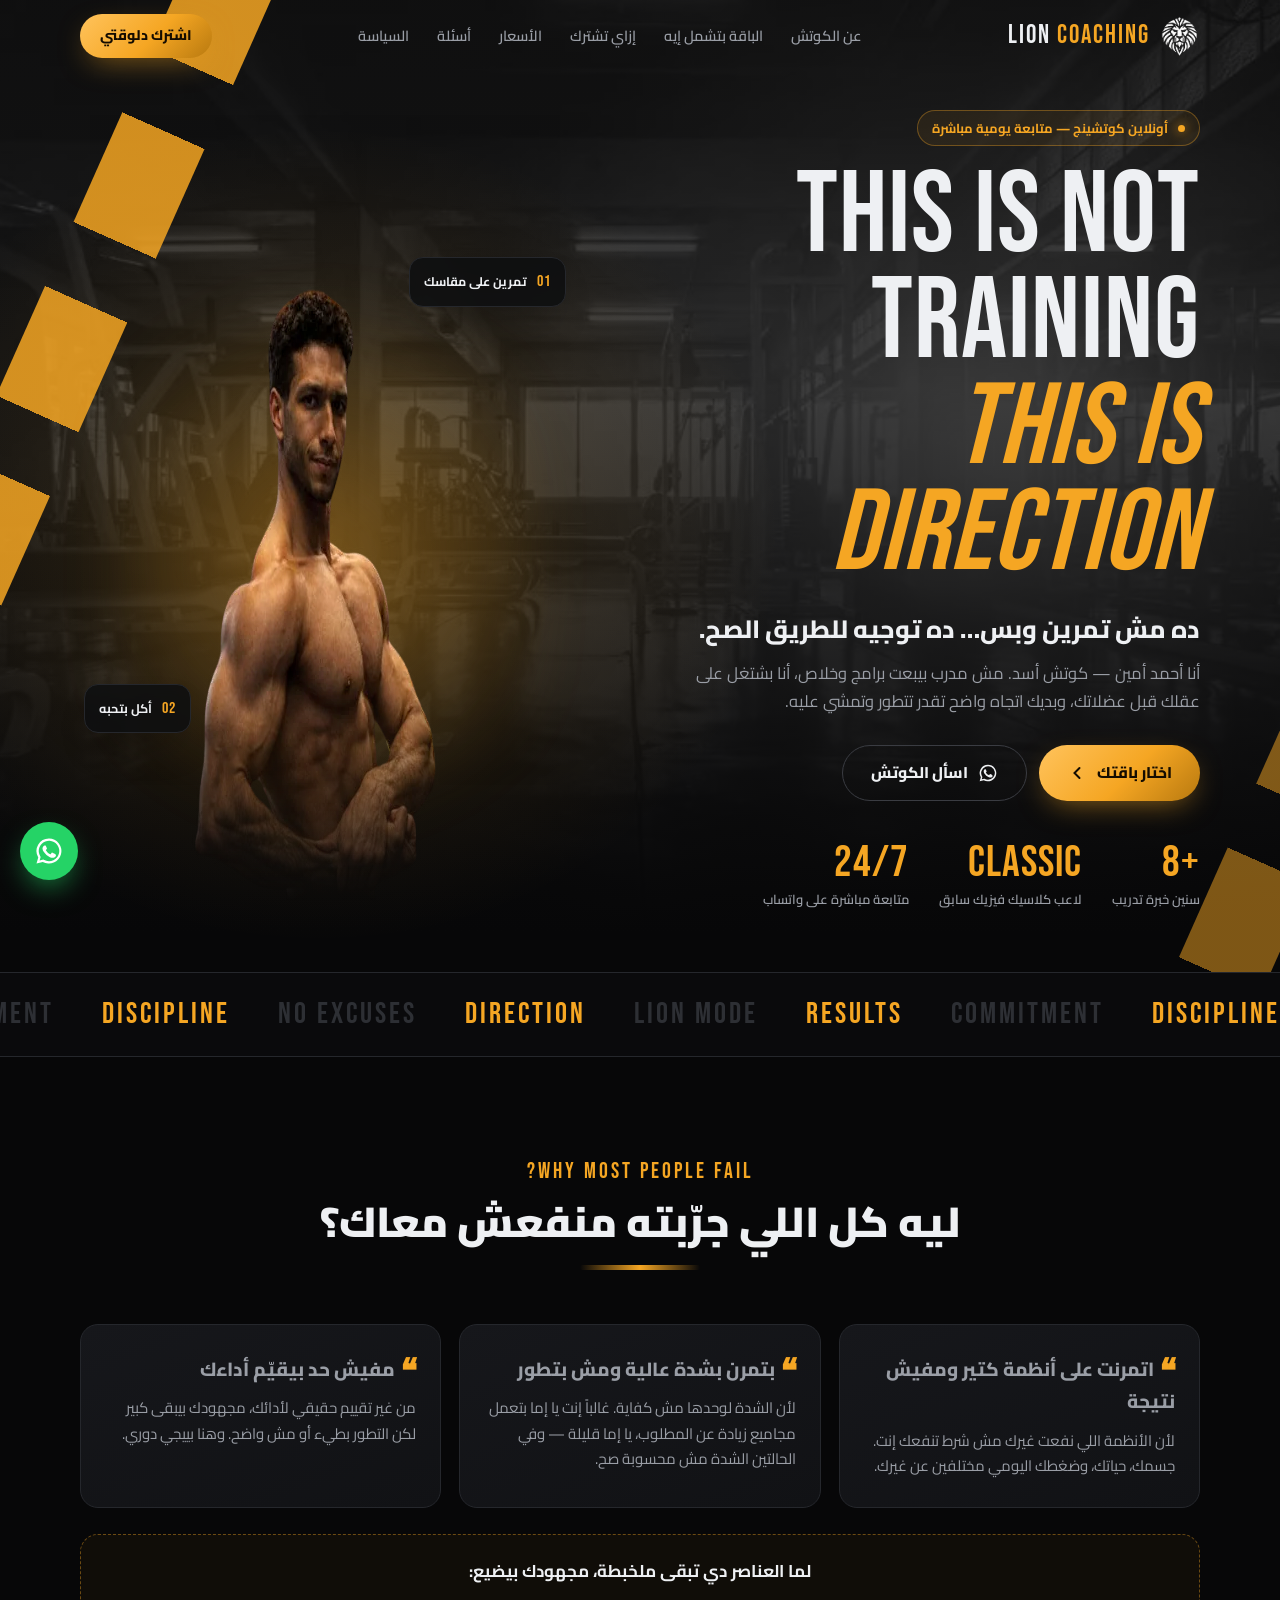
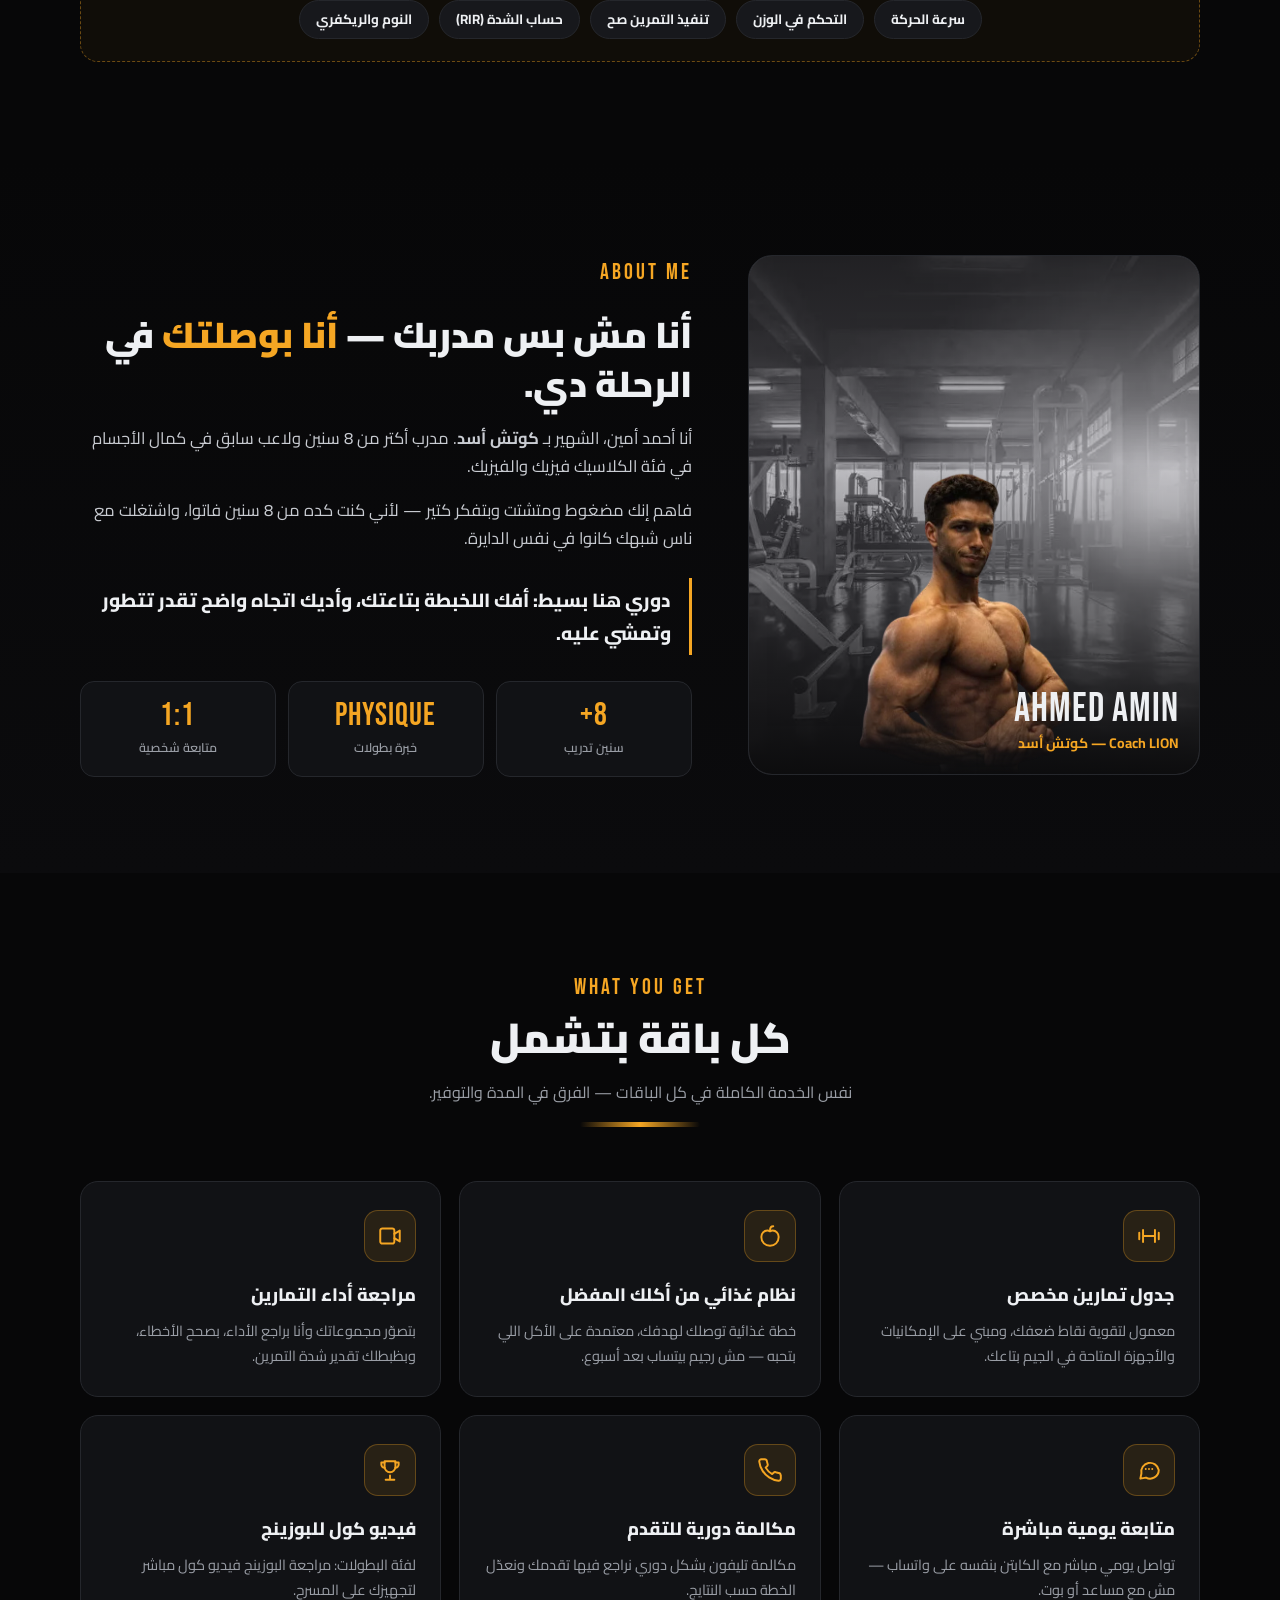
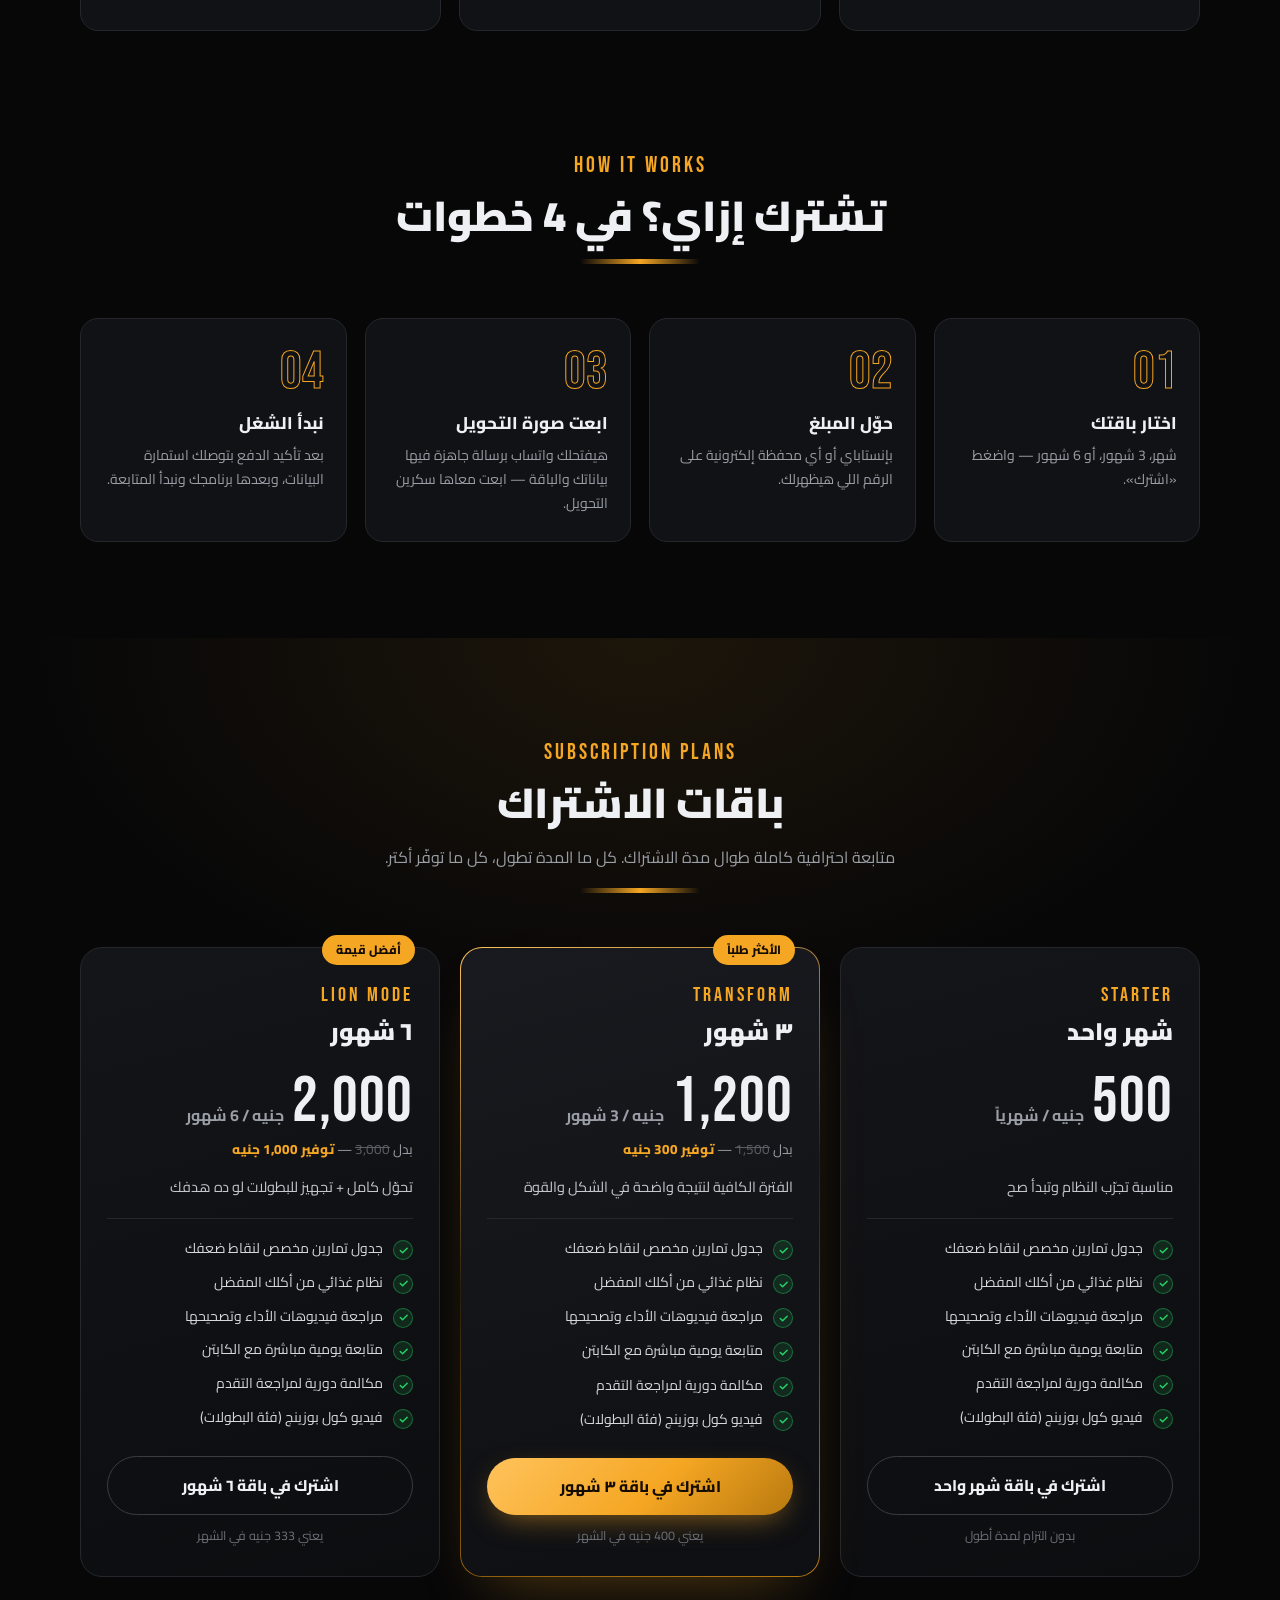
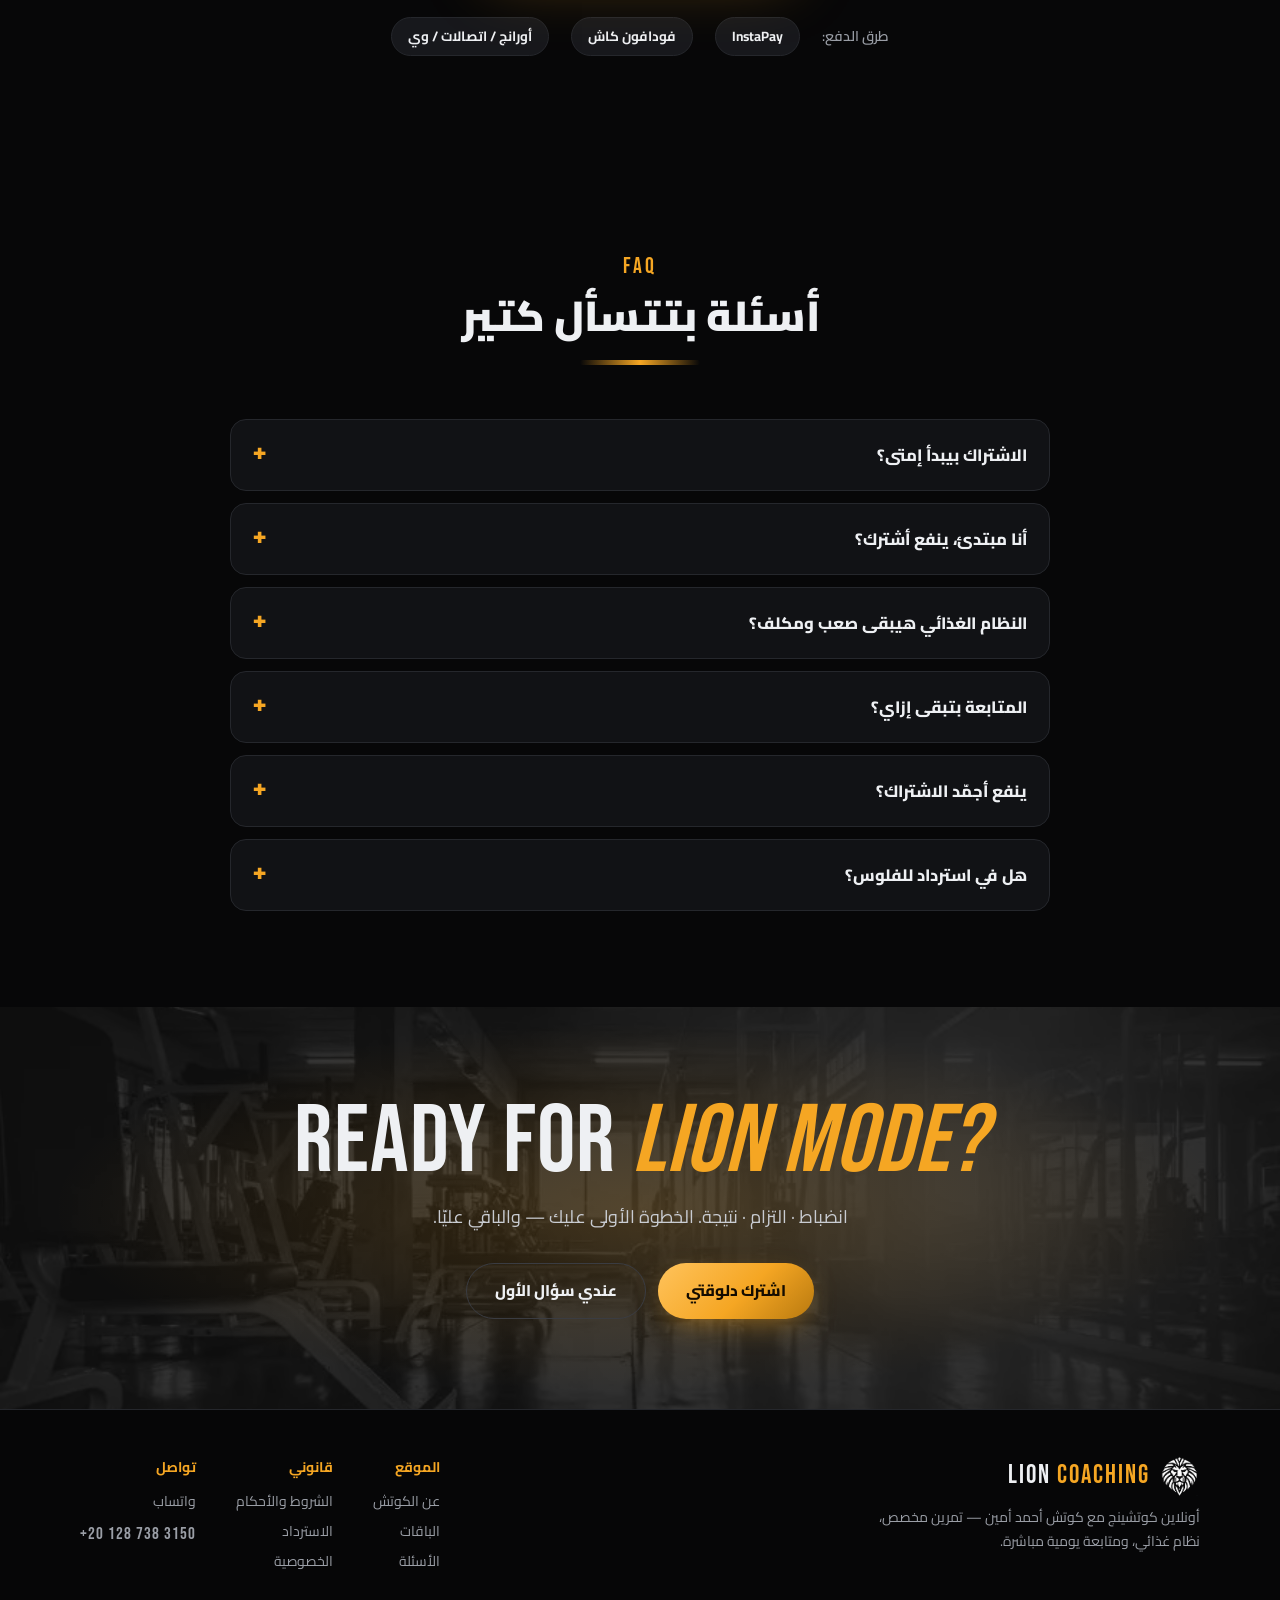
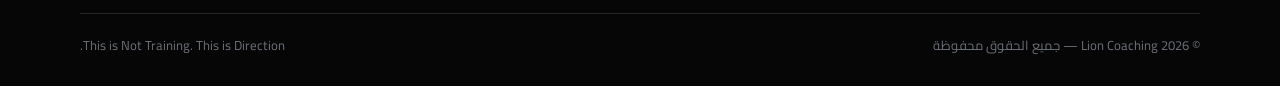
==== index.html @ 72059f1c "Lion Coaching static site: landing, plans, WhatsApp checkout, policy Co-Authored-By: Claude Opus 5.5" ====
<!DOCTYPE html>
<html lang="ar" dir="rtl">
<head>
<meta charset="UTF-8">
<meta name="viewport" content="width=device-width, initial-scale=1, viewport-fit=cover">
<title>Lion Coaching | كوتش أحمد أمين — أونلاين كوتشينج</title>
<meta name="description" content="Lion Coaching مع كوتش أحمد أمين (كوتش أسد): جدول تمارين مخصص، نظام غذائي من أكلك المفضل، ومتابعة يومية مباشرة. خبرة +8 سنين ولاعب كلاسيك فيزيك سابق.">
<meta name="theme-color" content="#070708">
<meta property="og:title" content="Lion Coaching — This is Not Training, This is Direction">
<meta property="og:description" content="أونلاين كوتشينج مع كوتش أحمد أمين: تمرين مخصص + نظام غذائي + متابعة يومية.">
<meta property="og:image" content="assets/coach.webp">
<link rel="icon" href="assets/lion.png">
<link rel="preconnect" href="https://fonts.googleapis.com">
<link rel="preconnect" href="https://fonts.gstatic.com" crossorigin>
<link href="https://fonts.googleapis.com/css2?family=Bebas+Neue&family=Cairo:wght@400;600;700;800;900&display=swap" rel="stylesheet">
<link rel="stylesheet" href="assets/style.css">
</head>
<body>

<!-- NAV -->
<header class="nav" id="nav">
  <div class="wrap">
    <a href="#top" class="logo"><img src="assets/lion.png" alt=""><span class="en">LION <b>COACHING</b></span></a>
    <ul id="menu">
      <li><a href="#about">عن الكوتش</a></li>
      <li><a href="#features">الباقة بتشمل إيه</a></li>
      <li><a href="#how">إزاي تشترك</a></li>
      <li><a href="#plans">الأسعار</a></li>
      <li><a href="#faq">أسئلة</a></li>
      <li><a href="policy.html">السياسة</a></li>
    </ul>
    <a href="#plans" class="btn btn-gold btn-sm">اشترك دلوقتي</a>
    <button class="burger" id="burger" aria-label="القائمة">☰</button>
  </div>
</header>

<!-- HERO -->
<section class="hero" id="top">
  <div class="hero-bg"></div>
  <div class="stripe s1"></div><div class="stripe s2"></div>
  <div class="wrap">
    <div>
      <span class="eyebrow"><i></i> أونلاين كوتشينج — متابعة يومية مباشرة</span>
      <h1 class="en">THIS IS NOT TRAINING<em>THIS IS DIRECTION</em></h1>
      <p class="ar">ده مش تمرين وبس… ده توجيه للطريق الصح.</p>
      <p class="lead">أنا أحمد أمين — كوتش أسد. مش مدرب بيبعت برامج وخلاص، أنا بشتغل على عقلك قبل عضلاتك، وبديك اتجاه واضح تقدر تتطور وتمشي عليه.</p>
      <div class="cta-row">
        <a href="#plans" class="btn btn-gold">اختار باقتك
          <svg viewBox="0 0 24 24" fill="none" stroke="currentColor" stroke-width="2.4" stroke-linecap="round"><path d="M15 6l-6 6 6 6"/></svg></a>
        <a href="#" class="btn btn-ghost" data-wa="general">
          <svg viewBox="0 0 24 24" fill="currentColor"><path d="M12 2a10 10 0 0 0-8.6 15.1L2 22l5-1.3A10 10 0 1 0 12 2zm0 18.2a8.2 8.2 0 0 1-4.2-1.2l-.3-.2-3 .8.8-2.9-.2-.3A8.2 8.2 0 1 1 12 20.2zm4.5-6.1c-.2-.1-1.5-.7-1.7-.8s-.4-.1-.6.1-.7.8-.8 1-.3.2-.5.1a6.7 6.7 0 0 1-3.3-2.9c-.3-.4.2-.4.7-1.4.1-.2 0-.3 0-.4l-.8-1.8c-.2-.5-.4-.4-.6-.4h-.5a1 1 0 0 0-.7.3 3 3 0 0 0-.9 2.2 5.2 5.2 0 0 0 1.1 2.7 11.8 11.8 0 0 0 4.5 4c1.7.7 2.3.8 3.2.6a2.7 2.7 0 0 0 1.8-1.2 2.2 2.2 0 0 0 .1-1.3c0-.1-.2-.2-.5-.3z"/></svg>
          اسأل الكوتش</a>
      </div>
      <div class="stats">
        <div class="stat"><b class="en">+8</b><span>سنين خبرة تدريب</span></div>
        <div class="stat"><b class="en">CLASSIC</b><span>لاعب كلاسيك فيزيك سابق</span></div>
        <div class="stat"><b class="en">24/7</b><span>متابعة مباشرة على واتساب</span></div>
      </div>
    </div>
    <div class="hero-img">
      <img src="assets/coach.webp" alt="كوتش أحمد أمين — Lion Coaching" width="853" height="793" fetchpriority="high">
      <div class="tag-float t1"><b class="en">01</b> تمرين على مقاسك</div>
      <div class="tag-float t2"><b class="en">02</b> أكل بتحبه</div>
    </div>
  </div>
</section>

<div class="marquee" aria-hidden="true">
  <div class="marquee-track">
    <span class="on">DISCIPLINE</span><span>COMMITMENT</span><span class="on">RESULTS</span><span>LION MODE</span><span class="on">DIRECTION</span><span>NO EXCUSES</span>
    <span class="on">DISCIPLINE</span><span>COMMITMENT</span><span class="on">RESULTS</span><span>LION MODE</span><span class="on">DIRECTION</span><span>NO EXCUSES</span>
  </div>
</div>

<!-- WHY FAIL -->
<section id="why">
  <div class="wrap">
    <div class="sec-head rv">
      <span class="kicker">WHY MOST PEOPLE FAIL?</span>
      <h2>ليه كل اللي جرّبته منفعش معاك؟</h2>
      <span class="bar"></span>
    </div>
    <div class="fail-grid">
      <div class="fail rv">
        <p class="q">اتمرنت على أنظمة كتير ومفيش نتيجة</p>
        <p>لأن الأنظمة اللي نفعت غيرك مش شرط تنفعك إنت. جسمك، حياتك، وضغطك اليومي مختلفين عن غيرك.</p>
      </div>
      <div class="fail rv">
        <p class="q">بتمرن بشدة عالية ومش بتطور</p>
        <p>لأن الشدة لوحدها مش كفاية. غالباً إنت يا إما بتعمل مجاميع زيادة عن المطلوب، يا إما قليلة — وفي الحالتين الشدة مش محسوبة صح.</p>
      </div>
      <div class="fail rv">
        <p class="q">مفيش حد بيقيّم أداءك</p>
        <p>من غير تقييم حقيقي لأدائك، مجهودك بيبقى كبير لكن التطور بطيء أو مش واضح. وهنا بييجي دوري.</p>
      </div>
    </div>
    <div class="fail-bottom rv">
      لما العناصر دي تبقى ملخبطة، مجهودك بيضيع:
      <div class="chips"><span class="chip">سرعة الحركة</span><span class="chip">التحكم في الوزن</span><span class="chip">تنفيذ التمرين صح</span><span class="chip">حساب الشدة (RIR)</span><span class="chip">النوم والريكفري</span></div>
    </div>
  </div>
</section>

<!-- ABOUT -->
<section class="about" id="about">
  <div class="wrap about-grid">
    <div class="about-card rv">
      <img src="assets/coach.webp" alt="" loading="lazy">
      <div class="nm"><b class="en">AHMED AMIN</b><span>Coach LION — كوتش أسد</span></div>
    </div>
    <div class="rv">
      <div class="sec-head" style="text-align:right;margin:0 0 20px"><span class="kicker">ABOUT ME</span></div>
      <h3>أنا مش بس مدربك — <span class="gold">أنا بوصلتك</span> في الرحلة دي.</h3>
      <p>أنا أحمد أمين، الشهير بـ <b>كوتش أسد</b>. مدرب أكتر من 8 سنين ولاعب سابق في كمال الأجسام في فئة الكلاسيك فيزيك والفيزيك.</p>
      <p>فاهم إنك مضغوط ومتشتت وبتفكر كتير — لأني كنت كده من 8 سنين فاتوا، واشتغلت مع ناس شبهك كانوا في نفس الدايرة.</p>
      <div class="quote">دوري هنا بسيط: أفك اللخبطة بتاعتك، وأديك اتجاه واضح تقدر تتطور وتمشي عليه.</div>
      <div class="creds">
        <div class="cred"><b class="en">8+</b><span>سنين تدريب</span></div>
        <div class="cred"><b class="en">PHYSIQUE</b><span>خبرة بطولات</span></div>
        <div class="cred"><b class="en">1:1</b><span>متابعة شخصية</span></div>
      </div>
    </div>
  </div>
</section>

<!-- FEATURES -->
<section id="features">
  <div class="wrap">
    <div class="sec-head rv">
      <span class="kicker">WHAT YOU GET</span>
      <h2>كل باقة بتشمل</h2>
      <p>نفس الخدمة الكاملة في كل الباقات — الفرق في المدة والتوفير.</p>
      <span class="bar"></span>
    </div>
    <div class="feat-grid">
      <div class="feat rv"><div class="ic"><svg viewBox="0 0 24 24"><path d="M6.5 6.5v11M17.5 6.5v11M3 9v6M21 9v6M6.5 12h11"/></svg></div>
        <h4>جدول تمارين مخصص</h4><p>معمول لتقوية نقاط ضعفك، ومبني على الإمكانيات والأجهزة المتاحة في الجيم بتاعك.</p></div>
      <div class="feat rv"><div class="ic"><svg viewBox="0 0 24 24"><path d="M12 21c-4.4 0-8-3.1-8-8 0-3.5 2.5-6 5.5-6 1 0 1.8.3 2.5.7.7-.4 1.5-.7 2.5-.7 3 0 5.5 2.5 5.5 6 0 4.9-3.6 8-8 8z"/><path d="M12 7c0-2 1-4 3-4"/></svg></div>
        <h4>نظام غذائي من أكلك المفضل</h4><p>خطة غذائية توصلك لهدفك، معتمدة على الأكل اللي بتحبه — مش رجيم بيتساب بعد أسبوع.</p></div>
      <div class="feat rv"><div class="ic"><svg viewBox="0 0 24 24"><rect x="3" y="5" width="13" height="14" rx="2"/><path d="M16 10l5-3v10l-5-3"/></svg></div>
        <h4>مراجعة أداء التمارين</h4><p>بتصوّر مجموعاتك وأنا براجع الأداء، بصحح الأخطاء، وبظبطلك تقدير شدة التمرين.</p></div>
      <div class="feat rv"><div class="ic"><svg viewBox="0 0 24 24"><path d="M21 12a8 8 0 0 1-11.8 7L4 20l1-4.8A8 8 0 1 1 21 12z"/><path d="M9 11h.01M12 11h.01M15 11h.01"/></svg></div>
        <h4>متابعة يومية مباشرة</h4><p>تواصل يومي مباشر مع الكابتن بنفسه على واتساب — مش مع مساعد أو بوت.</p></div>
      <div class="feat rv"><div class="ic"><svg viewBox="0 0 24 24"><path d="M22 16.9v3a2 2 0 0 1-2.2 2 19.8 19.8 0 0 1-8.6-3.1 19.5 19.5 0 0 1-6-6A19.8 19.8 0 0 1 2.1 4.2 2 2 0 0 1 4.1 2h3a2 2 0 0 1 2 1.7c.1.9.4 1.8.7 2.7a2 2 0 0 1-.5 2.1L8 9.8a16 16 0 0 0 6 6l1.3-1.3a2 2 0 0 1 2.1-.4c.9.3 1.8.6 2.7.7a2 2 0 0 1 1.7 2z"/></svg></div>
        <h4>مكالمة دورية للتقدم</h4><p>مكالمة تليفون بشكل دوري نراجع فيها تقدمك ونعدّل الخطة حسب النتايج.</p></div>
      <div class="feat rv"><div class="ic"><svg viewBox="0 0 24 24"><path d="M8 21h8M12 17v4M7 4h10v5a5 5 0 0 1-10 0V4z"/><path d="M17 5h3v2a3 3 0 0 1-3 3M7 5H4v2a3 3 0 0 0 3 3"/></svg></div>
        <h4>فيديو كول للبوزينج</h4><p>لفئة البطولات: مراجعة البوزينج فيديو كول مباشر لتجهيزك على المسرح.</p></div>
    </div>
  </div>
</section>

<!-- HOW -->
<section id="how" style="padding-top:20px">
  <div class="wrap">
    <div class="sec-head rv">
      <span class="kicker">HOW IT WORKS</span>
      <h2>تشترك إزاي؟ في 4 خطوات</h2>
      <span class="bar"></span>
    </div>
    <div class="steps">
      <div class="step rv"><h4>اختار باقتك</h4><p>شهر، 3 شهور، أو 6 شهور — واضغط «اشترك».</p></div>
      <div class="step rv"><h4>حوّل المبلغ</h4><p>بإنستاباي أو أي محفظة إلكترونية على الرقم اللي هيظهرلك.</p></div>
      <div class="step rv"><h4>ابعت صورة التحويل</h4><p>هيفتحلك واتساب برسالة جاهزة فيها بياناتك والباقة — ابعت معاها سكرين التحويل.</p></div>
      <div class="step rv"><h4>نبدأ الشغل</h4><p>بعد تأكيد الدفع بتوصلك استمارة البيانات، وبعدها برنامجك ونبدأ المتابعة.</p></div>
    </div>
  </div>
</section>

<!-- PLANS -->
<section class="plans-sec" id="plans">
  <div class="wrap">
    <div class="sec-head rv">
      <span class="kicker">SUBSCRIPTION PLANS</span>
      <h2>باقات الاشتراك</h2>
      <p>متابعة احترافية كاملة طوال مدة الاشتراك. كل ما المدة تطول، كل ما توفّر أكتر.</p>
      <span class="bar"></span>
    </div>
    <div class="plans" id="plansGrid"><!-- rendered from config.js --></div>
    <div class="pay-strip rv">
      <span>طرق الدفع:</span><span class="chip">InstaPay</span><span class="chip">فودافون كاش</span><span class="chip">أورانج / اتصالات / وي</span>
    </div>
  </div>
</section>

<!-- FAQ -->
<section id="faq">
  <div class="wrap">
    <div class="sec-head rv">
      <span class="kicker">FAQ</span>
      <h2>أسئلة بتتسأل كتير</h2>
      <span class="bar"></span>
    </div>
    <div class="faq rv">
      <details><summary>الاشتراك بيبدأ إمتى؟</summary><p>مدة الاشتراك بتبدأ من يوم ما تستلم البرنامج (التمرين + الأكل)، مش من يوم الدفع. البرنامج بيوصلك خلال 48 ساعة من استلام الاستمارة كاملة.</p></details>
      <details><summary>أنا مبتدئ، ينفع أشترك؟</summary><p>أكيد. البرنامج بيتعمل حسب مستواك وأهدافك والأجهزة المتاحة عندك، سواء مبتدئ أو متقدم أو بتجهز لبطولة.</p></details>
      <details><summary>النظام الغذائي هيبقى صعب ومكلف؟</summary><p>لا. الخطة بتعتمد على الأكل اللي بتحبه وميزانيتك — الهدف إنك تقدر تكمل عليها، مش إنك تتعذب.</p></details>
      <details><summary>المتابعة بتبقى إزاي؟</summary><p>متابعة يومية مباشرة مع الكابتن على واتساب، بتبعت فيديوهات المجموعات للمراجعة، ومكالمة دورية لمراجعة التقدم وتعديل الخطة.</p></details>
      <details><summary>ينفع أجمّد الاشتراك؟</summary><p>في باقات الـ3 والـ6 شهور ينفع تجميد لظروف طارئة (سفر، مرض، إصابة) حسب الشروط الموضحة في <a href="policy.html#freeze" class="gold">سياسة الاشتراك</a>.</p></details>
      <details><summary>هل في استرداد للفلوس؟</summary><p>الاسترداد متاح قبل استلام البرنامج فقط. بعد تسليم البرنامج الخدمة بتبقى اتنفذت. التفاصيل كاملة في <a href="policy.html#refund" class="gold">سياسة الاسترداد</a>.</p></details>
    </div>
  </div>
</section>

<!-- FINAL CTA -->
<section class="final">
  <div class="wrap rv">
    <h2 class="en">READY FOR <em>LION MODE?</em></h2>
    <p>انضباط · التزام · نتيجة. الخطوة الأولى عليك — والباقي عليّا.</p>
    <div class="cta-row" style="justify-content:center">
      <a href="#plans" class="btn btn-gold">اشترك دلوقتي</a>
      <a href="#" class="btn btn-ghost" data-wa="general">عندي سؤال الأول</a>
    </div>
  </div>
</section>

<footer>
  <div class="wrap">
    <div class="foot">
      <div>
        <a href="#top" class="logo"><img src="assets/lion.png" alt=""><span class="en">LION <b>COACHING</b></span></a>
        <p>أونلاين كوتشينج مع كوتش أحمد أمين — تمرين مخصص، نظام غذائي، ومتابعة يومية مباشرة.</p>
      </div>
      <div class="foot-links">
        <div><h5>الموقع</h5><a href="#about">عن الكوتش</a><a href="#plans">الباقات</a><a href="#faq">الأسئلة</a></div>
        <div><h5>قانوني</h5><a href="policy.html">الشروط والأحكام</a><a href="policy.html#refund">الاسترداد</a><a href="policy.html#privacy">الخصوصية</a></div>
        <div><h5>تواصل</h5><a href="#" data-wa="general">واتساب</a><a href="#" data-wa="general" class="en" style="direction:ltr;text-align:right;font-size:17px" id="footNum"></a></div>
      </div>
    </div>
    <div class="copy"><span>© <span id="yr"></span> Lion Coaching — جميع الحقوق محفوظة</span><span>This is Not Training. This is Direction.</span></div>
  </div>
</footer>

<a href="#" class="wa-float" data-wa="general" aria-label="واتساب">
  <svg viewBox="0 0 24 24"><path d="M12 2a10 10 0 0 0-8.6 15.1L2 22l5-1.3A10 10 0 1 0 12 2zm0 18.2a8.2 8.2 0 0 1-4.2-1.2l-.3-.2-3 .8.8-2.9-.2-.3A8.2 8.2 0 1 1 12 20.2zm4.5-6.1c-.2-.1-1.5-.7-1.7-.8s-.4-.1-.6.1-.7.8-.8 1-.3.2-.5.1a6.7 6.7 0 0 1-3.3-2.9c-.3-.4.2-.4.7-1.4.1-.2 0-.3 0-.4l-.8-1.8c-.2-.5-.4-.4-.6-.4h-.5a1 1 0 0 0-.7.3 3 3 0 0 0-.9 2.2 5.2 5.2 0 0 0 1.1 2.7 11.8 11.8 0 0 0 4.5 4c1.7.7 2.3.8 3.2.6a2.7 2.7 0 0 0 1.8-1.2 2.2 2.2 0 0 0 .1-1.3c0-.1-.2-.2-.5-.3z"/></svg>
</a>

<!-- CHECKOUT MODAL -->
<div class="modal" id="checkout" role="dialog" aria-modal="true" aria-labelledby="coTitle">
  <div class="sheet">
    <div class="sheet-top"><h3 id="coTitle">إتمام الاشتراك</h3><button class="x" data-close aria-label="إغلاق">✕</button></div>
    <div class="progress"><i class="on"></i><i></i><i></i></div>

    <!-- STEP 1: details -->
    <div class="step-pane on" data-step="1">
      <div class="plan-switch" id="planSwitch"></div>
      <div class="summary"><div class="s-name" id="sName"></div><div class="s-price" id="sPrice"></div></div>
      <div class="field" id="fName"><label for="cName">الاسم بالكامل</label><input id="cName" autocomplete="name" placeholder="مثال: محمد أحمد"><div class="err">اكتب اسمك</div></div>
      <div class="row2">
        <div class="field" id="fAge"><label for="cAge">السن</label><input id="cAge" type="number" inputmode="numeric" min="12" max="80" placeholder="25"><div class="err">سن غير صحيح</div></div>
        <div class="field"><label for="cLevel">مستواك</label><select id="cLevel"><option>مبتدئ</option><option selected>متوسط</option><option>متقدم</option><option>لاعب بطولات</option></select></div>
      </div>
      <div class="field" id="fGoal"><label>هدفك الأساسي</label>
        <div class="goals">
          <label><input type="radio" name="goal" value="تنشيف وخسارة دهون"> تنشيف / خسارة دهون</label>
          <label><input type="radio" name="goal" value="تضخيم وبناء عضل"> تضخيم / بناء عضل</label>
          <label><input type="radio" name="goal" value="إعادة تشكيل الجسم"> إعادة تشكيل</label>
          <label><input type="radio" name="goal" value="تجهيز لبطولة"> تجهيز لبطولة</label>
        </div><div class="err">اختار هدفك</div>
      </div>
      <div class="sheet-actions"><button class="btn btn-gold" data-next>التالي: الدفع</button></div>
    </div>

    <!-- STEP 2: payment -->
    <div class="step-pane" data-step="2">
      <div class="amount-box">حوّل مبلغ <b class="en" id="payAmount"></b> جنيه</div>
      <div class="pay-methods" id="payMethods"></div>
      <div class="field"><label for="cMethod">حوّلت بـ</label><select id="cMethod"></select></div>
      <div class="notice">بعد التحويل، <b>خد سكرين شوت لإيصال التحويل</b> — هتبعته في الخطوة الجاية على واتساب عشان نأكد اشتراكك.</div>
      <label class="agree" id="agreeWrap"><input type="checkbox" id="cAgree"> <span>قرأت ووافقت على <a href="policy.html" target="_blank">الشروط والأحكام وسياسة الاسترداد</a>، وبقرّ إن حالتي الصحية تسمح بالتمرين.</span></label>
      <div class="sheet-actions"><button class="btn btn-ghost" data-back>رجوع</button><button class="btn btn-gold" data-next>حوّلت ✓ — التالي</button></div>
    </div>

    <!-- STEP 3: whatsapp -->
    <div class="step-pane center" data-step="3">
      <div class="done-ic"><svg viewBox="0 0 24 24"><path d="M5 12l5 5L20 7"/></svg></div>
      <h3 style="margin:0 0 8px;font-size:20px">آخر خطوة: ابعت صورة التحويل</h3>
      <p style="color:var(--muted);margin:0 0 20px;font-size:14.5px">هيفتحلك واتساب برسالة جاهزة فيها بياناتك والباقة. <b style="color:var(--text)">اضغط 📎 وارفق سكرين التحويل</b> مع الرسالة وابعت.</p>
      <a href="#" class="btn btn-wa" id="waGo" target="_blank" rel="noopener" style="width:100%">
        <svg viewBox="0 0 24 24" fill="currentColor"><path d="M12 2a10 10 0 0 0-8.6 15.1L2 22l5-1.3A10 10 0 1 0 12 2zm4.5 12.1c-.2-.1-1.5-.7-1.7-.8s-.4-.1-.6.1-.7.8-.8 1-.3.2-.5.1a6.7 6.7 0 0 1-3.3-2.9c-.3-.4.2-.4.7-1.4.1-.2 0-.3 0-.4l-.8-1.8c-.2-.5-.4-.4-.6-.4h-.5a1 1 0 0 0-.7.3 3 3 0 0 0-.9 2.2 5.2 5.2 0 0 0 1.1 2.7 11.8 11.8 0 0 0 4.5 4c1.7.7 2.3.8 3.2.6a2.7 2.7 0 0 0 1.8-1.2 2.2 2.2 0 0 0 .1-1.3c0-.1-.2-.2-.5-.3z"/></svg>
        افتح واتساب وابعت التحويل</a>
      <div class="notice" style="margin:16px 0 0;text-align:right">التأكيد بيتم بعد مراجعة التحويل، وبعدها بتوصلك استمارة البيانات على واتساب.</div>
      <div class="sheet-actions" style="margin-top:14px"><button class="btn btn-ghost" data-back>رجوع</button></div>
    </div>
  </div>
</div>

<script src="assets/config.js"></script>
<script src="assets/main.js"></script>
</body>
</html>
---- assets/style.css ----
:root{
  --bg:#070708; --bg2:#0d0e10; --card:#111215; --card2:#16171b; --line:#25272c;
  --text:#eef0f3; --muted:#9a9ea6; --dim:#6c7078;
  --gold:#f5a623; --gold2:#ffc35c; --gold-deep:#b8790f;
  --green:#25d366; --green-dark:#128c4b;
  --radius:18px;
  --head:'Bebas Neue','Cairo',sans-serif;
  --body:'Cairo',system-ui,sans-serif;
}
*{box-sizing:border-box}
html{scroll-behavior:smooth;scroll-padding-top:80px}
body{margin:0;background:var(--bg);color:var(--text);font-family:var(--body);line-height:1.7;-webkit-font-smoothing:antialiased;overflow-x:hidden}
img{max-width:100%;display:block}
a{color:inherit}
.wrap{width:100%;max-width:1160px;margin:0 auto;padding:0 20px}
.gold{color:var(--gold)}
.en{font-family:var(--head);letter-spacing:1px;font-weight:400}

/* ---------- NAV ---------- */
.nav{position:fixed;inset:0 0 auto 0;z-index:50;transition:background .3s,border-color .3s;border-bottom:1px solid transparent}
.nav.scrolled{background:rgba(7,7,8,.86);backdrop-filter:blur(14px);-webkit-backdrop-filter:blur(14px);border-color:var(--line)}
.nav .wrap{display:flex;align-items:center;justify-content:space-between;height:72px;gap:16px}
.logo{display:flex;align-items:center;gap:10px;text-decoration:none}
.logo img{width:40px;height:40px;object-fit:contain}
.logo span{font-family:var(--head);font-size:26px;letter-spacing:2px;line-height:1}
.logo span b{color:var(--gold);font-weight:400}
.nav ul{display:flex;gap:28px;list-style:none;margin:0;padding:0}
.nav ul a{text-decoration:none;color:var(--muted);font-weight:600;font-size:14.5px;transition:color .2s}
.nav ul a:hover{color:var(--text)}
.burger{display:none;background:none;border:1px solid var(--line);color:var(--text);width:44px;height:44px;border-radius:12px;font-size:20px;cursor:pointer}

/* ---------- BUTTONS ---------- */
.btn{display:inline-flex;align-items:center;justify-content:center;gap:10px;font-family:var(--body);font-weight:800;font-size:15.5px;border-radius:999px;padding:14px 28px;text-decoration:none;border:0;cursor:pointer;transition:transform .15s,box-shadow .2s,background .2s;white-space:nowrap}
.btn:active{transform:scale(.97)}
.btn-gold{background:linear-gradient(135deg,var(--gold2),var(--gold) 55%,var(--gold-deep));color:#140c00;box-shadow:0 10px 30px -10px rgba(245,166,35,.6)}
.btn-gold:hover{box-shadow:0 14px 40px -8px rgba(245,166,35,.8)}
.btn-ghost{background:transparent;color:var(--text);border:1px solid #3a3c42}
.btn-ghost:hover{border-color:var(--gold);color:var(--gold)}
.btn-wa{background:var(--green);color:#04230f;box-shadow:0 10px 30px -12px rgba(37,211,102,.7)}
.btn-wa:hover{background:#2fe072}
.btn-sm{padding:10px 20px;font-size:14px}
.btn svg{width:20px;height:20px;flex:0 0 auto}

/* ---------- HERO ---------- */
.hero{position:relative;min-height:100vh;min-height:100svh;display:flex;align-items:center;padding:110px 0 60px;overflow:hidden;isolation:isolate}
.hero-bg{position:absolute;inset:0;z-index:-2;background:url(gym.webp) center/cover no-repeat;filter:grayscale(1) brightness(.32)}
.hero::before{content:"";position:absolute;inset:0;z-index:-1;background:
  radial-gradient(ellipse 60% 70% at 25% 55%,rgba(245,166,35,.16),transparent 60%),
  linear-gradient(180deg,rgba(7,7,8,.4),rgba(7,7,8,.2) 40%,var(--bg) 96%)}
.stripe{position:absolute;z-index:-1;width:90px;height:140%;background:repeating-linear-gradient(0deg,var(--gold) 0 120px,transparent 120px 190px);opacity:.85;transform:rotate(24deg)}
.stripe.s1{top:-20%;left:-40px}
.stripe.s2{bottom:-60%;right:-30px;opacity:.5}
.hero .wrap{display:grid;grid-template-columns:1.1fr .9fr;align-items:center;gap:30px}
.eyebrow{display:inline-flex;align-items:center;gap:10px;font-size:13px;font-weight:700;color:var(--gold);border:1px solid rgba(245,166,35,.35);background:rgba(245,166,35,.07);padding:6px 14px;border-radius:999px;margin-bottom:18px}
.eyebrow i{width:7px;height:7px;border-radius:50%;background:var(--gold);box-shadow:0 0 12px var(--gold);font-style:normal}
.hero h1{margin:0;font-family:var(--head);font-weight:400;font-size:clamp(58px,9vw,118px);line-height:.92;letter-spacing:1px;direction:ltr;text-align:right}
.hero h1 em{font-style:italic;color:var(--gold);display:block}
.hero .ar{font-size:clamp(19px,2.3vw,25px);font-weight:800;margin:20px 0 8px}
.hero p.lead{color:var(--muted);font-size:16.5px;max-width:540px;margin:0 0 30px}
.cta-row{display:flex;flex-wrap:wrap;gap:12px}
.stats{display:flex;gap:30px;margin-top:40px;flex-wrap:wrap}
.stat b{display:block;font-family:var(--head);font-weight:400;font-size:44px;line-height:1;color:var(--gold)}
.stat span{font-size:13px;color:var(--muted);font-weight:600}
.hero-img{position:relative;justify-self:center;width:100%;max-width:470px}
.hero-img::before{content:"";position:absolute;inset:12% 6% 0;background:radial-gradient(circle,rgba(245,166,35,.35),transparent 65%);filter:blur(30px);z-index:-1}
.hero-img img{width:100%;-webkit-mask-image:linear-gradient(180deg,#000 70%,transparent 99%);mask-image:linear-gradient(180deg,#000 70%,transparent 99%);filter:contrast(1.05)}
.tag-float{position:absolute;background:rgba(14,15,17,.88);backdrop-filter:blur(8px);border:1px solid var(--line);border-radius:14px;padding:10px 14px;font-size:12.5px;font-weight:700;display:flex;align-items:center;gap:10px;box-shadow:0 20px 40px -20px #000}
.tag-float b{color:var(--gold);font-size:16px}
.tag-float.t1{top:18%;right:-6px}
.tag-float.t2{bottom:22%;left:-6px}

/* ---------- SECTIONS ---------- */
section{padding:96px 0;position:relative}
.sec-head{text-align:center;max-width:680px;margin:0 auto 54px}
.sec-head .kicker{font-family:var(--head);color:var(--gold);font-size:22px;letter-spacing:3px;display:block;margin-bottom:4px}
.sec-head h2{margin:0;font-size:clamp(28px,4vw,42px);font-weight:900;line-height:1.3}
.sec-head p{color:var(--muted);margin:14px 0 0;font-size:16px}
.bar{display:block;width:120px;height:5px;margin:16px auto 0;border-radius:4px;background:linear-gradient(90deg,transparent,var(--gold),transparent)}

/* marquee */
.marquee{border-block:1px solid var(--line);background:#0a0a0c;overflow:hidden;padding:16px 0}
.marquee-track{display:flex;gap:48px;width:max-content;animation:mq 30s linear infinite}
.marquee span{font-family:var(--head);font-size:30px;letter-spacing:3px;color:#2d2f34;white-space:nowrap;direction:ltr}
.marquee span.on{color:var(--gold)}
@keyframes mq{to{transform:translateX(50%)}}

/* fail / pain */
.fail-grid{display:grid;grid-template-columns:repeat(3,1fr);gap:18px}
.fail{background:linear-gradient(160deg,var(--card2),var(--card));border:1px solid var(--line);border-radius:var(--radius);padding:28px 24px}
.fail .q{font-size:19px;font-weight:800;margin:0 0 10px}
.fail .q::before{content:"\201C";font-family:var(--head);color:var(--gold);font-size:46px;line-height:0;vertical-align:-16px;margin-left:6px}
.fail p{margin:0;color:var(--muted);font-size:15px}
.fail-bottom{margin-top:26px;text-align:center;border:1px dashed rgba(245,166,35,.4);border-radius:var(--radius);padding:22px;background:rgba(245,166,35,.04);font-weight:700;font-size:17px}
.fail-bottom .chips{display:flex;justify-content:center;flex-wrap:wrap;gap:10px;margin-top:14px}
.chip{font-size:13.5px;font-weight:700;padding:7px 16px;border-radius:999px;background:#17181c;border:1px solid var(--line);color:var(--text)}

/* about */
.about{background:linear-gradient(180deg,var(--bg),#0b0b0d)}
.about-grid{display:grid;grid-template-columns:.85fr 1.15fr;gap:56px;align-items:center}
.about-card{position:relative;border-radius:24px;overflow:hidden;border:1px solid var(--line);background:#0c0c0e url(gym.webp) center/cover;aspect-ratio:4/4.6}
.about-card::before{content:"";position:absolute;inset:0;background:linear-gradient(180deg,rgba(7,7,8,.55),rgba(7,7,8,.15) 40%,rgba(7,7,8,.9));}
.about-card img{position:absolute;bottom:0;left:50%;transform:translateX(-50%);width:92%;-webkit-mask-image:linear-gradient(180deg,#000 75%,transparent);mask-image:linear-gradient(180deg,#000 75%,transparent)}
.about-card .nm{position:absolute;bottom:18px;right:20px;left:20px;z-index:2}
.about-card .nm b{font-family:var(--head);font-weight:400;font-size:40px;line-height:1;display:block;letter-spacing:1px}
.about-card .nm span{color:var(--gold);font-weight:700;font-size:14px}
.about h3{font-size:clamp(26px,3.4vw,36px);font-weight:900;margin:0 0 16px;line-height:1.35}
.about p{color:#c9ccd2;font-size:16.5px;margin:0 0 16px}
.about .quote{border-right:3px solid var(--gold);padding:6px 18px 6px 0;margin:26px 0;font-size:19px;font-weight:800;color:var(--text)}
.creds{display:grid;grid-template-columns:repeat(3,1fr);gap:12px;margin-top:26px}
.cred{background:var(--card);border:1px solid var(--line);border-radius:14px;padding:16px;text-align:center}
.cred b{display:block;font-family:var(--head);font-weight:400;font-size:32px;color:var(--gold);line-height:1.1}
.cred span{font-size:12.5px;color:var(--muted);font-weight:600}

/* features */
.feat-grid{display:grid;grid-template-columns:repeat(3,1fr);gap:18px}
.feat{background:var(--card);border:1px solid var(--line);border-radius:var(--radius);padding:28px 24px;transition:border-color .25s,transform .25s}
.feat:hover{border-color:rgba(245,166,35,.5);transform:translateY(-4px)}
.feat .ic{width:52px;height:52px;border-radius:14px;display:grid;place-items:center;background:rgba(245,166,35,.1);border:1px solid rgba(245,166,35,.3);margin-bottom:18px}
.feat .ic svg{width:26px;height:26px;stroke:var(--gold);fill:none;stroke-width:1.8;stroke-linecap:round;stroke-linejoin:round}
.feat h4{margin:0 0 8px;font-size:18px;font-weight:800}
.feat p{margin:0;color:var(--muted);font-size:14.5px}

/* steps */
.steps{display:grid;grid-template-columns:repeat(4,1fr);gap:18px;counter-reset:s}
.step{position:relative;padding:26px 22px;border-radius:var(--radius);background:var(--card);border:1px solid var(--line)}
.step::before{counter-increment:s;content:"0" counter(s);font-family:var(--head);font-size:54px;line-height:1;color:transparent;-webkit-text-stroke:1px var(--gold);display:block;margin-bottom:10px}
.step h4{margin:0 0 6px;font-size:17px;font-weight:800}
.step p{margin:0;color:var(--muted);font-size:14px}

/* plans */
.plans-sec{background:radial-gradient(ellipse 70% 50% at 50% 0%,rgba(245,166,35,.09),transparent 70%),var(--bg)}
.plans{display:grid;grid-template-columns:repeat(3,1fr);gap:20px;align-items:stretch}
.plan{position:relative;display:flex;flex-direction:column;border-radius:22px;padding:30px 26px;background:linear-gradient(165deg,#141519,#0c0d0f);border:1px solid var(--line)}
.plan.featured{border:1px solid transparent;background:linear-gradient(165deg,#191a1f,#0e0f12) padding-box,linear-gradient(160deg,var(--gold2),rgba(245,166,35,.15) 45%,var(--gold-deep)) border-box;transform:translateY(-10px);box-shadow:0 30px 60px -30px rgba(245,166,35,.35)}
.plan .badge{position:absolute;top:-13px;right:24px;background:var(--gold);color:#140c00;font-weight:800;font-size:12px;padding:5px 14px;border-radius:999px}
.plan .pen{font-family:var(--head);color:var(--gold);letter-spacing:3px;font-size:20px}
.plan h3{margin:0;font-size:24px;font-weight:900}
.plan .price{display:flex;align-items:baseline;gap:8px;margin:18px 0 4px}
.plan .price b{font-family:var(--head);font-weight:400;font-size:64px;line-height:1}
.plan .price span{color:var(--muted);font-weight:700}
.plan .was{font-size:13.5px;color:var(--muted);min-height:22px}
.plan .was s{color:#5b5e64}
.plan .was em{font-style:normal;color:var(--gold);font-weight:800}
.plan .pnote{color:#c4c7cd;font-size:14.5px;margin:14px 0 18px;padding-bottom:18px;border-bottom:1px solid var(--line)}
.plan ul{list-style:none;padding:0;margin:0 0 26px;display:grid;gap:10px;flex:1}
.plan li{display:flex;gap:10px;font-size:14px;color:#d5d8dd}
.plan li::before{content:"";flex:0 0 18px;height:18px;margin-top:3px;border-radius:50%;background:rgba(37,211,102,.12) url("data:image/svg+xml,%3Csvg xmlns='http://www.w3.org/2000/svg' viewBox='0 0 24 24' fill='none' stroke='%2325d366' stroke-width='3.2' stroke-linecap='round' stroke-linejoin='round'%3E%3Cpath d='M5 12l5 5L20 7'/%3E%3C/svg%3E") center/11px no-repeat;border:1px solid rgba(37,211,102,.4)}
.plan .btn{width:100%}
.per-month{font-size:12.5px;color:var(--dim);text-align:center;margin-top:10px}
.pay-strip{display:flex;justify-content:center;align-items:center;flex-wrap:wrap;gap:12px 22px;margin-top:40px;color:var(--muted);font-size:14px;font-weight:600}
.pay-strip .chip{color:var(--text)}

/* faq */
.faq{max-width:820px;margin:0 auto;display:grid;gap:12px}
.faq details{background:var(--card);border:1px solid var(--line);border-radius:16px;padding:0 22px;transition:border-color .2s}
.faq details[open]{border-color:rgba(245,166,35,.45)}
.faq summary{cursor:pointer;list-style:none;padding:20px 0;font-weight:800;font-size:16.5px;display:flex;justify-content:space-between;gap:16px;align-items:center}
.faq summary::-webkit-details-marker{display:none}
.faq summary::after{content:"+";font-family:var(--head);font-size:30px;color:var(--gold);line-height:1;transition:transform .2s}
.faq details[open] summary::after{transform:rotate(45deg)}
.faq details p{margin:0 0 20px;color:var(--muted);font-size:15px}

/* final cta */
.final{text-align:center;padding:90px 0;overflow:hidden;isolation:isolate}
.final::before{content:"";position:absolute;inset:0;z-index:-1;background:url(gym.webp) center/cover;filter:grayscale(1) brightness(.22)}
.final::after{content:"";position:absolute;inset:0;z-index:-1;background:radial-gradient(ellipse at center,rgba(245,166,35,.18),transparent 65%)}
.final h2{font-family:var(--head);font-weight:400;font-size:clamp(48px,8vw,96px);line-height:.95;margin:0 0 14px;direction:ltr}
.final h2 em{color:var(--gold);font-style:italic}
.final p{color:#c9ccd2;font-size:18px;margin:0 auto 30px;max-width:560px}

/* footer */
footer{border-top:1px solid var(--line);padding:46px 0 30px;background:#060607}
.foot{display:flex;justify-content:space-between;align-items:flex-start;gap:30px;flex-wrap:wrap}
.foot p{color:var(--muted);font-size:14px;margin:10px 0 0;max-width:340px}
.foot-links{display:flex;gap:40px;flex-wrap:wrap}
.foot-links h5{margin:0 0 10px;font-size:14px;color:var(--gold)}
.foot-links a{display:block;text-decoration:none;color:var(--muted);font-size:14px;margin:6px 0}
.foot-links a:hover{color:var(--text)}
.copy{margin-top:34px;padding-top:20px;border-top:1px solid var(--line);display:flex;justify-content:space-between;flex-wrap:wrap;gap:10px;color:var(--dim);font-size:13px}

/* floating wa */
.wa-float{position:fixed;bottom:20px;left:20px;z-index:40;width:58px;height:58px;border-radius:50%;background:var(--green);display:grid;place-items:center;box-shadow:0 12px 30px -8px rgba(37,211,102,.7);transition:transform .2s}
.wa-float:hover{transform:scale(1.08)}
.wa-float svg{width:30px;height:30px;fill:#fff}

/* ---------- MODAL / CHECKOUT ---------- */
.modal{position:fixed;inset:0;z-index:100;display:none;align-items:flex-end;justify-content:center;background:rgba(0,0,0,.72);backdrop-filter:blur(6px);-webkit-backdrop-filter:blur(6px)}
.modal.open{display:flex}
.sheet{width:100%;max-width:560px;max-height:94vh;max-height:94dvh;overflow-y:auto;background:#0f1013;border:1px solid var(--line);border-radius:24px 24px 0 0;padding:26px 22px 24px;animation:up .32s cubic-bezier(.2,.8,.2,1)}
@keyframes up{from{transform:translateY(40px);opacity:0}}
@media (min-width:640px){.modal{align-items:center}.sheet{border-radius:24px;padding:30px 30px 26px}}
.sheet-top{display:flex;justify-content:space-between;align-items:center;margin-bottom:6px}
.sheet-top h3{margin:0;font-size:21px;font-weight:900}
.x{background:#1a1b1f;border:1px solid var(--line);color:var(--text);width:38px;height:38px;border-radius:50%;cursor:pointer;font-size:18px}
.progress{display:flex;gap:6px;margin:14px 0 22px}
.progress i{flex:1;height:4px;border-radius:4px;background:#24262b}
.progress i.on{background:var(--gold)}
.summary{display:flex;justify-content:space-between;align-items:center;gap:12px;padding:16px 18px;border-radius:16px;background:rgba(245,166,35,.07);border:1px solid rgba(245,166,35,.3);margin-bottom:20px}
.summary .s-name{font-weight:800}
.summary .s-name small{display:block;color:var(--muted);font-weight:600;font-size:12.5px}
.summary .s-price{font-family:var(--head);font-size:36px;color:var(--gold);line-height:1}
.summary .s-price small{font-family:var(--body);font-size:13px;color:var(--muted);margin-right:4px}
.plan-switch{display:flex;gap:8px;margin-bottom:20px}
.plan-switch button{flex:1;background:#17181c;border:1px solid var(--line);color:var(--muted);border-radius:12px;padding:10px 6px;font-family:var(--body);font-weight:700;font-size:13.5px;cursor:pointer}
.plan-switch button.on{border-color:var(--gold);color:var(--text);background:rgba(245,166,35,.08)}
.field{margin-bottom:14px}
.field label{display:block;font-size:13.5px;font-weight:700;margin-bottom:6px;color:#d3d6db}
.field input,.field select,.field textarea{width:100%;background:#16171b;border:1px solid #2b2d33;border-radius:12px;padding:13px 14px;color:var(--text);font-family:var(--body);font-size:15px;outline:none;transition:border-color .2s}
.field input:focus,.field select:focus,.field textarea:focus{border-color:var(--gold)}
.field .err{color:#ff7a6b;font-size:12.5px;margin-top:4px;display:none}
.field.bad input,.field.bad select{border-color:#ff7a6b}
.field.bad .err{display:block}
.row2{display:grid;grid-template-columns:1fr 1fr;gap:12px}
.goals{display:grid;grid-template-columns:repeat(2,1fr);gap:8px}
.goals label{display:flex;align-items:center;gap:8px;background:#16171b;border:1px solid #2b2d33;border-radius:12px;padding:11px 12px;font-size:14px;font-weight:600;cursor:pointer;margin:0}
.goals input{accent-color:var(--gold);width:16px;height:16px;margin:0}
.goals label:has(input:checked){border-color:var(--gold);background:rgba(245,166,35,.07)}
.pay-methods{display:grid;gap:10px;margin-bottom:16px}
.pm{border:1px solid #2b2d33;background:#16171b;border-radius:14px;padding:14px 16px}
.pm-head{display:flex;justify-content:space-between;align-items:center;gap:10px}
.pm-head b{font-size:15.5px}
.pm-head small{color:var(--muted);font-size:12.5px;display:block;font-weight:600}
.pm-val{display:flex;align-items:center;gap:10px;margin-top:10px;background:#0c0d0f;border:1px dashed #3a3c42;border-radius:10px;padding:10px 12px}
.pm-val code{flex:1;font-family:ui-monospace,Menlo,monospace;font-size:17px;letter-spacing:1px;direction:ltr;text-align:left;color:var(--gold2)}
.copy-btn{background:#202227;border:1px solid #33353b;color:var(--text);border-radius:8px;padding:6px 12px;font-family:var(--body);font-size:12.5px;font-weight:700;cursor:pointer}
.copy-btn.done{background:var(--green-dark);border-color:var(--green-dark)}
.amount-box{text-align:center;padding:14px;border-radius:14px;background:#16171b;border:1px solid var(--line);margin-bottom:16px;font-weight:700}
.amount-box b{font-family:var(--head);font-weight:400;font-size:34px;color:var(--gold);margin:0 6px;vertical-align:-3px}
.notice{font-size:13px;color:var(--muted);background:#141518;border:1px solid var(--line);border-radius:12px;padding:12px 14px;margin-bottom:16px}
.notice b{color:var(--text)}
.agree{display:flex;gap:10px;align-items:flex-start;font-size:13.5px;color:#cfd2d7;margin:6px 0 18px;cursor:pointer}
.agree input{accent-color:var(--gold);width:18px;height:18px;margin-top:3px;flex:0 0 auto}
.agree a{color:var(--gold)}
.agree.bad{color:#ff7a6b}
.sheet-actions{display:flex;gap:10px}
.sheet-actions .btn{flex:1}
.step-pane{display:none}
.step-pane.on{display:block;animation:fade .25s}
@keyframes fade{from{opacity:0;transform:translateX(-10px)}}
.done-ic{width:74px;height:74px;border-radius:50%;margin:4px auto 16px;display:grid;place-items:center;background:rgba(37,211,102,.12);border:1px solid rgba(37,211,102,.4)}
.done-ic svg{width:36px;height:36px;stroke:var(--green);fill:none;stroke-width:2.6}
.center{text-align:center}

/* reveal */
.rv{opacity:0;transform:translateY(24px);transition:opacity .7s,transform .7s}
.rv.in{opacity:1;transform:none}

/* ---------- POLICY PAGE ---------- */
.policy-hero{padding:130px 0 40px;text-align:center;background:radial-gradient(ellipse 60% 80% at 50% 0%,rgba(245,166,35,.12),transparent 70%)}
.policy-hero h1{margin:0;font-size:clamp(30px,5vw,46px);font-weight:900}
.policy-hero p{color:var(--muted);margin:10px 0 0}
.policy{display:grid;grid-template-columns:250px 1fr;gap:40px;padding:20px 0 90px;align-items:start}
.toc{position:sticky;top:96px;background:var(--card);border:1px solid var(--line);border-radius:16px;padding:18px}
.toc b{display:block;color:var(--gold);font-size:14px;margin-bottom:8px}
.toc a{display:block;text-decoration:none;color:var(--muted);font-size:13.5px;padding:5px 0;font-weight:600}
.toc a:hover{color:var(--text)}
.pol-body article{background:var(--card);border:1px solid var(--line);border-radius:18px;padding:26px 26px 10px;margin-bottom:16px}
.pol-body h2{margin:0 0 12px;font-size:20px;font-weight:900;display:flex;gap:10px;align-items:center}
.pol-body h2 span{font-family:var(--head);font-weight:400;color:var(--gold);font-size:28px}
.pol-body p,.pol-body li{color:#c9ccd2;font-size:15.5px}
.pol-body ul{padding-right:20px;margin:0 0 16px}
.pol-body li{margin-bottom:8px}
.pol-body li::marker{color:var(--gold)}
.split{display:grid;grid-template-columns:1fr 1fr;gap:14px;margin-bottom:16px}
.split > div{background:#0d0e10;border:1px solid var(--line);border-radius:14px;padding:16px 18px}
.split h3{margin:0 0 8px;font-size:15px;color:var(--gold)}
.split ul{margin:0}
.split li{font-size:14.5px}
.hl{background:rgba(245,166,35,.07);border:1px solid rgba(245,166,35,.3);border-radius:14px;padding:14px 16px;margin-bottom:16px;font-size:15px;color:var(--text)}

/* ---------- RESPONSIVE ---------- */
@media (max-width:980px){
  .hero .wrap{grid-template-columns:1fr;text-align:center}
  .hero h1{text-align:center}
  .hero p.lead{margin-inline:auto}
  .cta-row,.stats{justify-content:center}
  .hero-img{max-width:360px;order:-1;margin-bottom:-40px}
  .tag-float{display:none}
  .fail-grid,.feat-grid{grid-template-columns:1fr 1fr}
  .steps{grid-template-columns:1fr 1fr}
  .about-grid{grid-template-columns:1fr;gap:34px}
  .about-card{max-width:440px;margin:0 auto;width:100%}
  .plans{grid-template-columns:1fr;max-width:460px;margin:0 auto}
  .plan.featured{transform:none;order:-1}
  .policy{grid-template-columns:1fr}
  .toc{position:static}
}
@media (max-width:760px){
  .nav ul{display:none;position:absolute;top:72px;inset-inline:0;flex-direction:column;gap:0;background:rgba(7,7,8,.97);border-bottom:1px solid var(--line);padding:8px 20px 16px}
  .nav ul.open{display:flex}
  .nav ul a{display:block;padding:12px 0;font-size:16px;border-bottom:1px solid #18191c}
  .burger{display:block}
  .nav .btn-sm{display:none}
  section{padding:70px 0}
}
@media (max-width:560px){
  .wrap{padding:0 16px}
  .fail-grid,.feat-grid,.steps{grid-template-columns:1fr}
  .creds{grid-template-columns:repeat(3,1fr);gap:8px}
  .cred b{font-size:26px}
  .stats{gap:22px}
  .stat b{font-size:36px}
  .row2,.split{grid-template-columns:1fr}
  .hero{padding-top:90px}
  .cta-row .btn{flex:1 1 100%}
  .foot-links{gap:28px}
}
@media (prefers-reduced-motion:reduce){*{animation:none!important;transition:none!important}.rv{opacity:1;transform:none}}
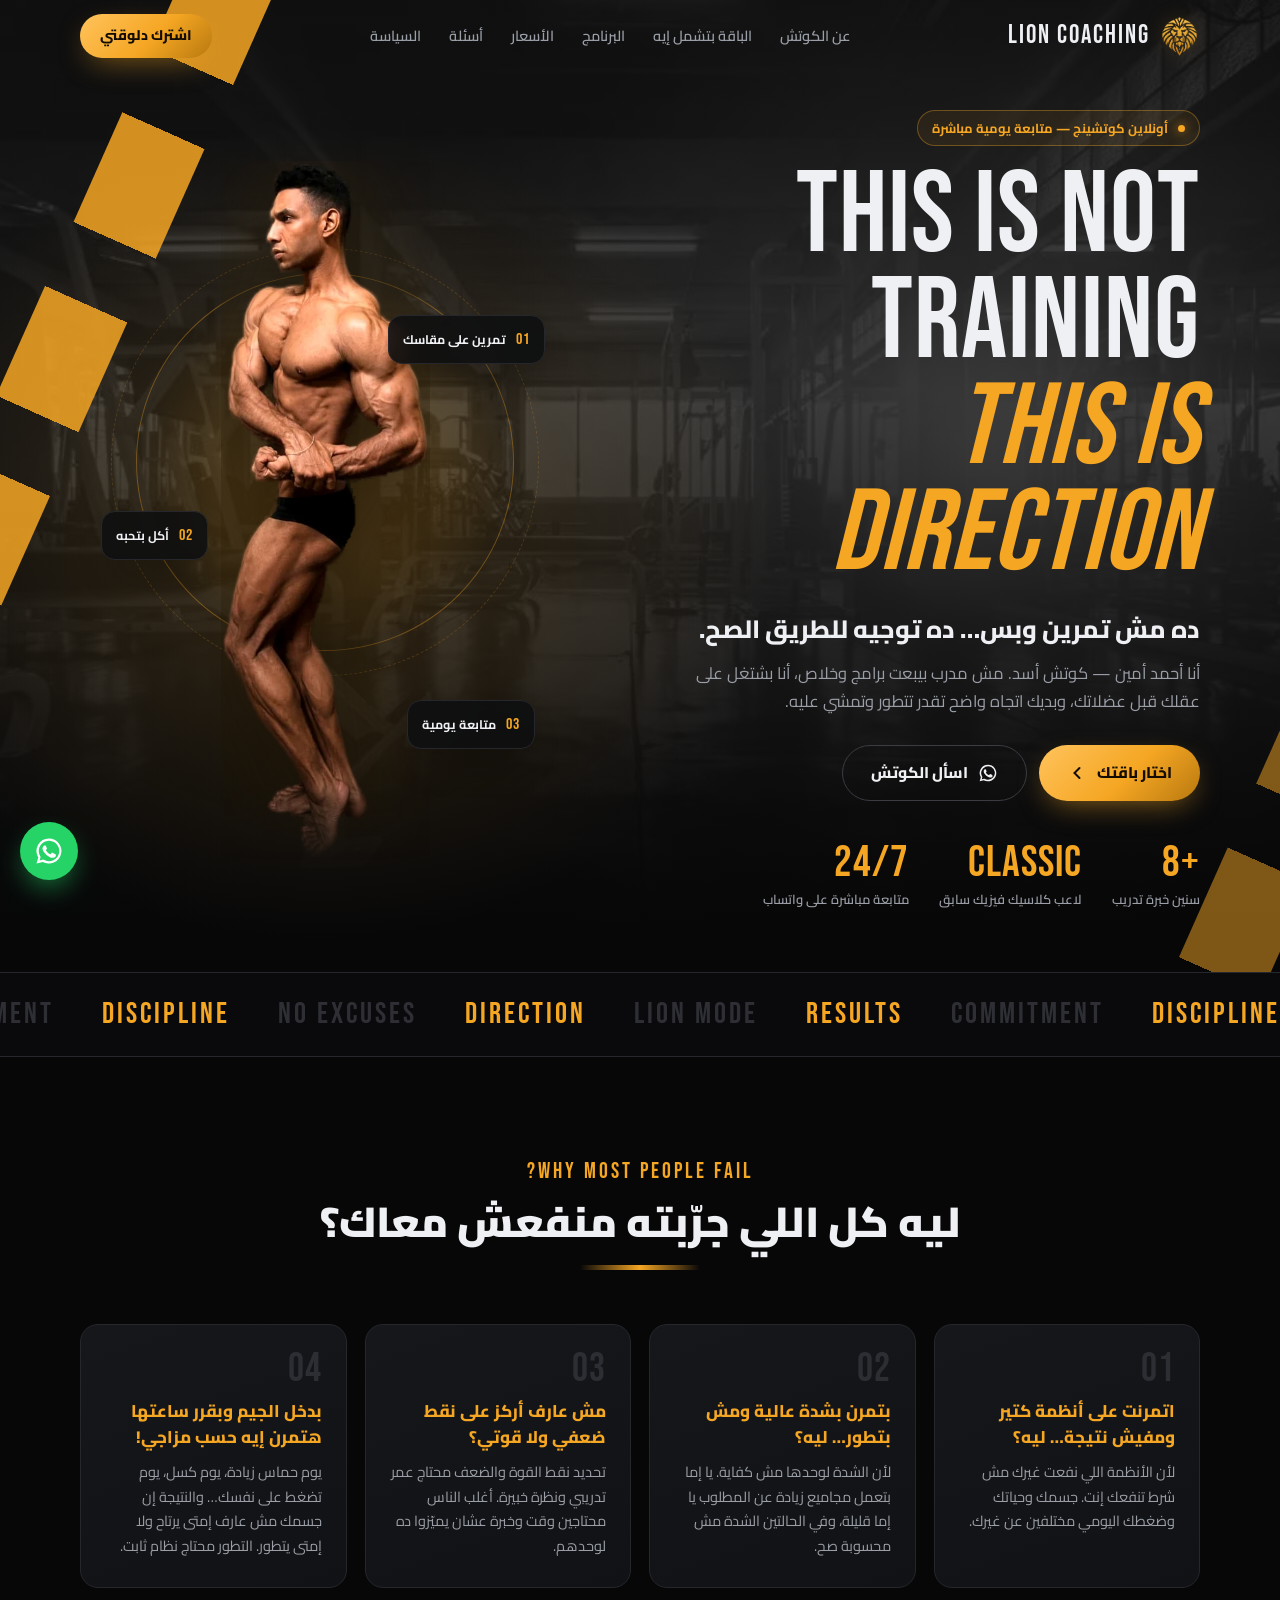
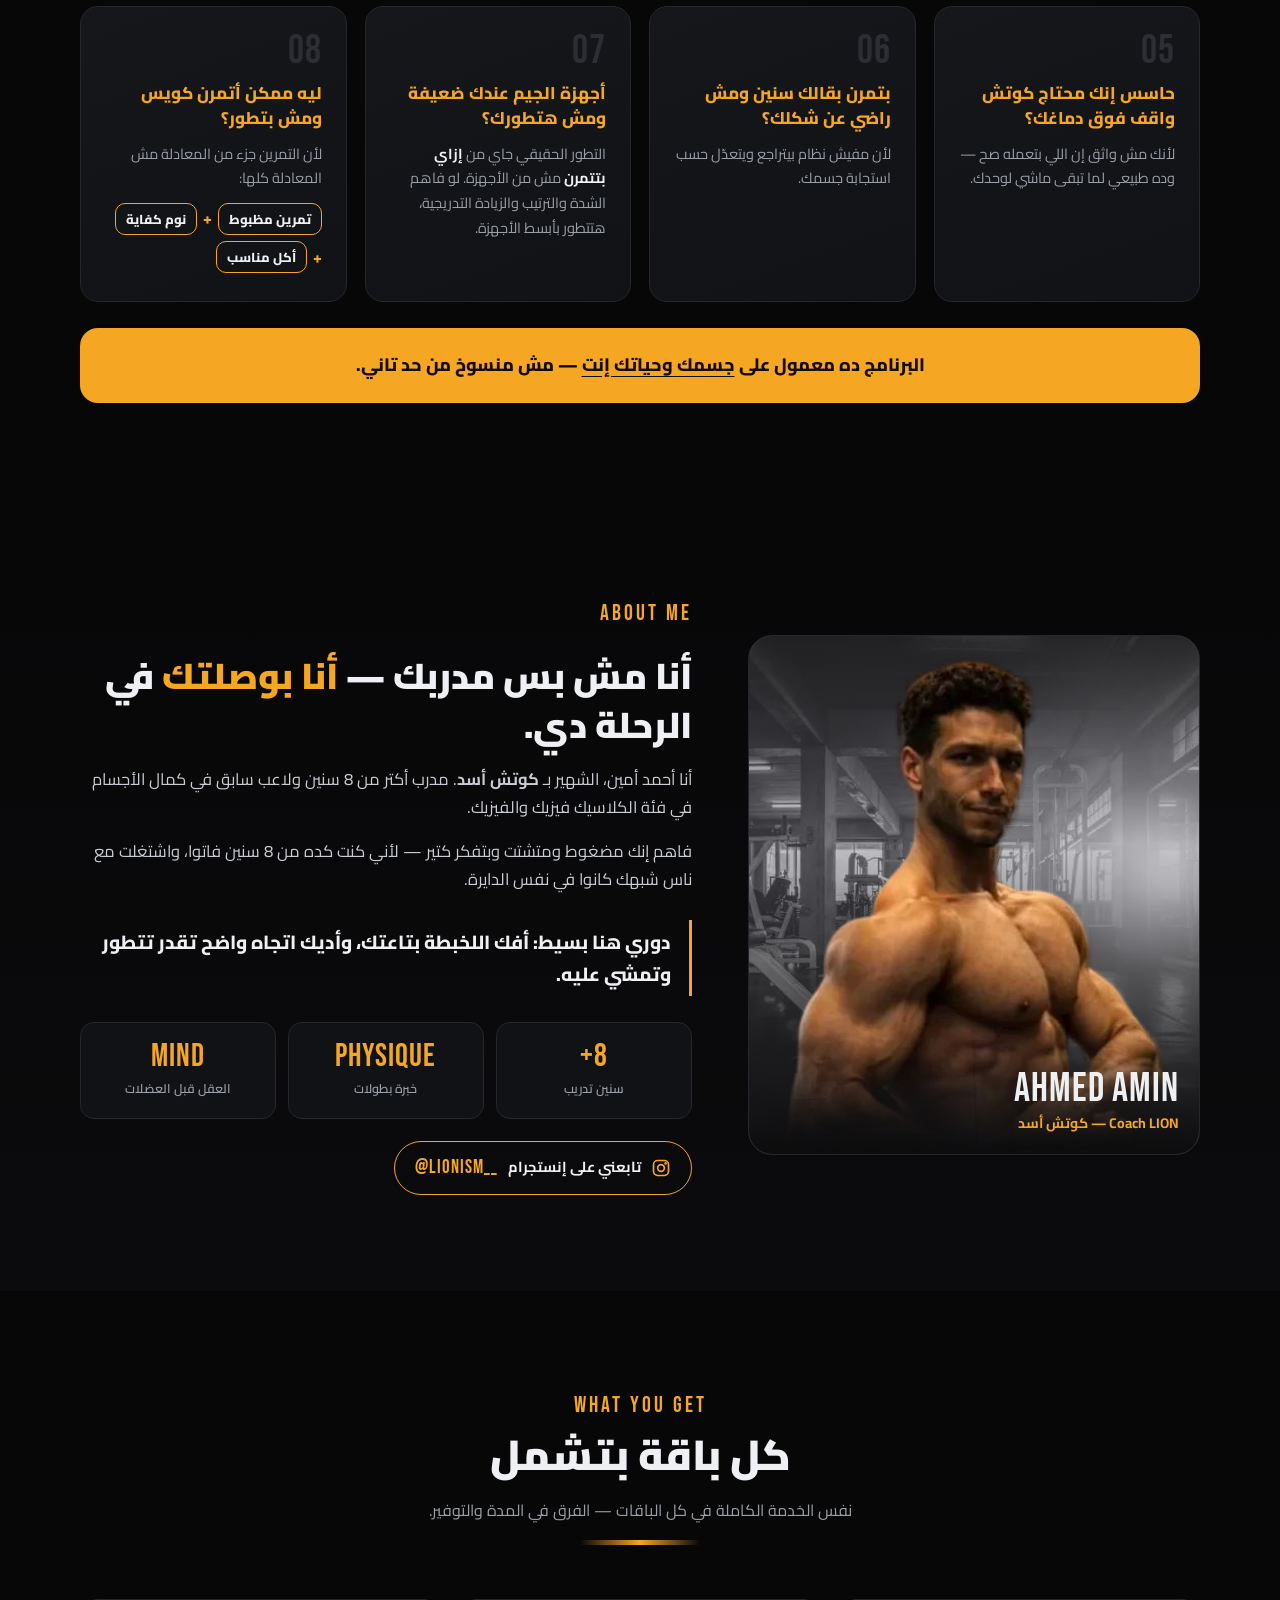
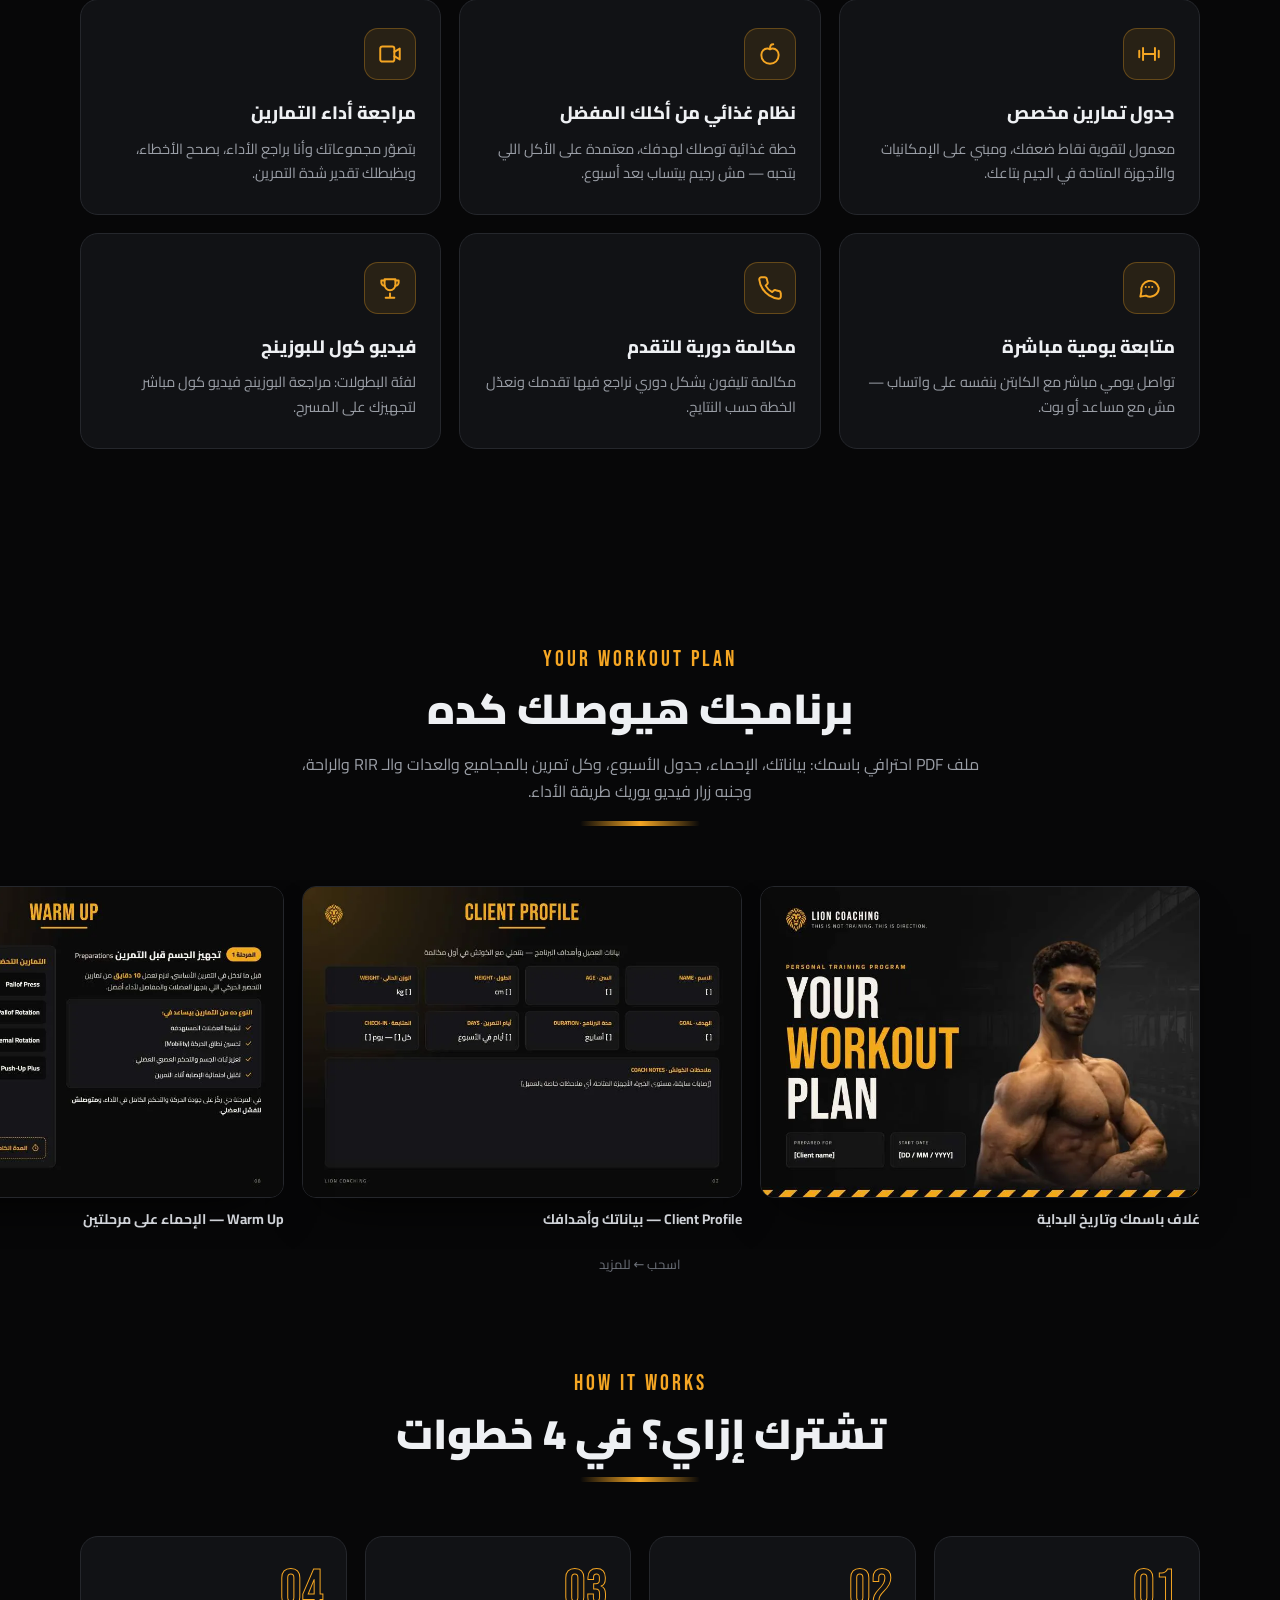
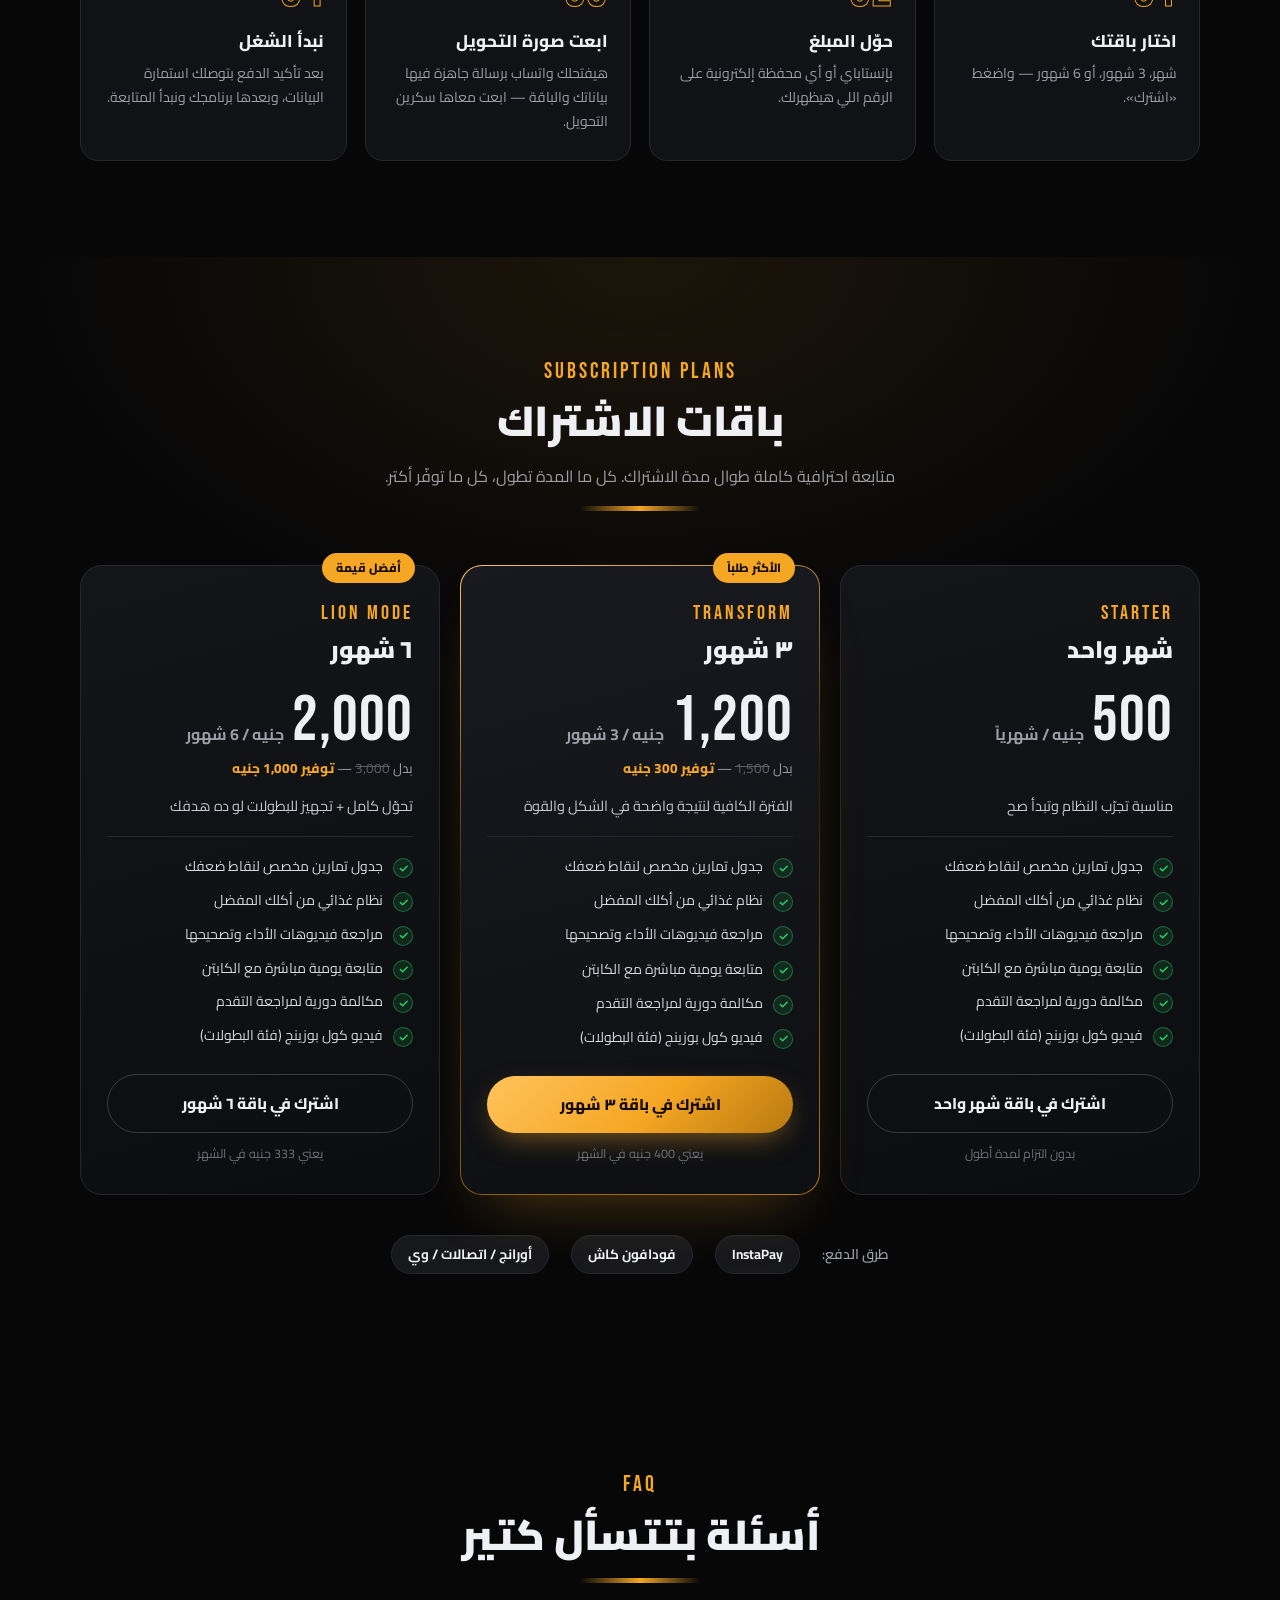
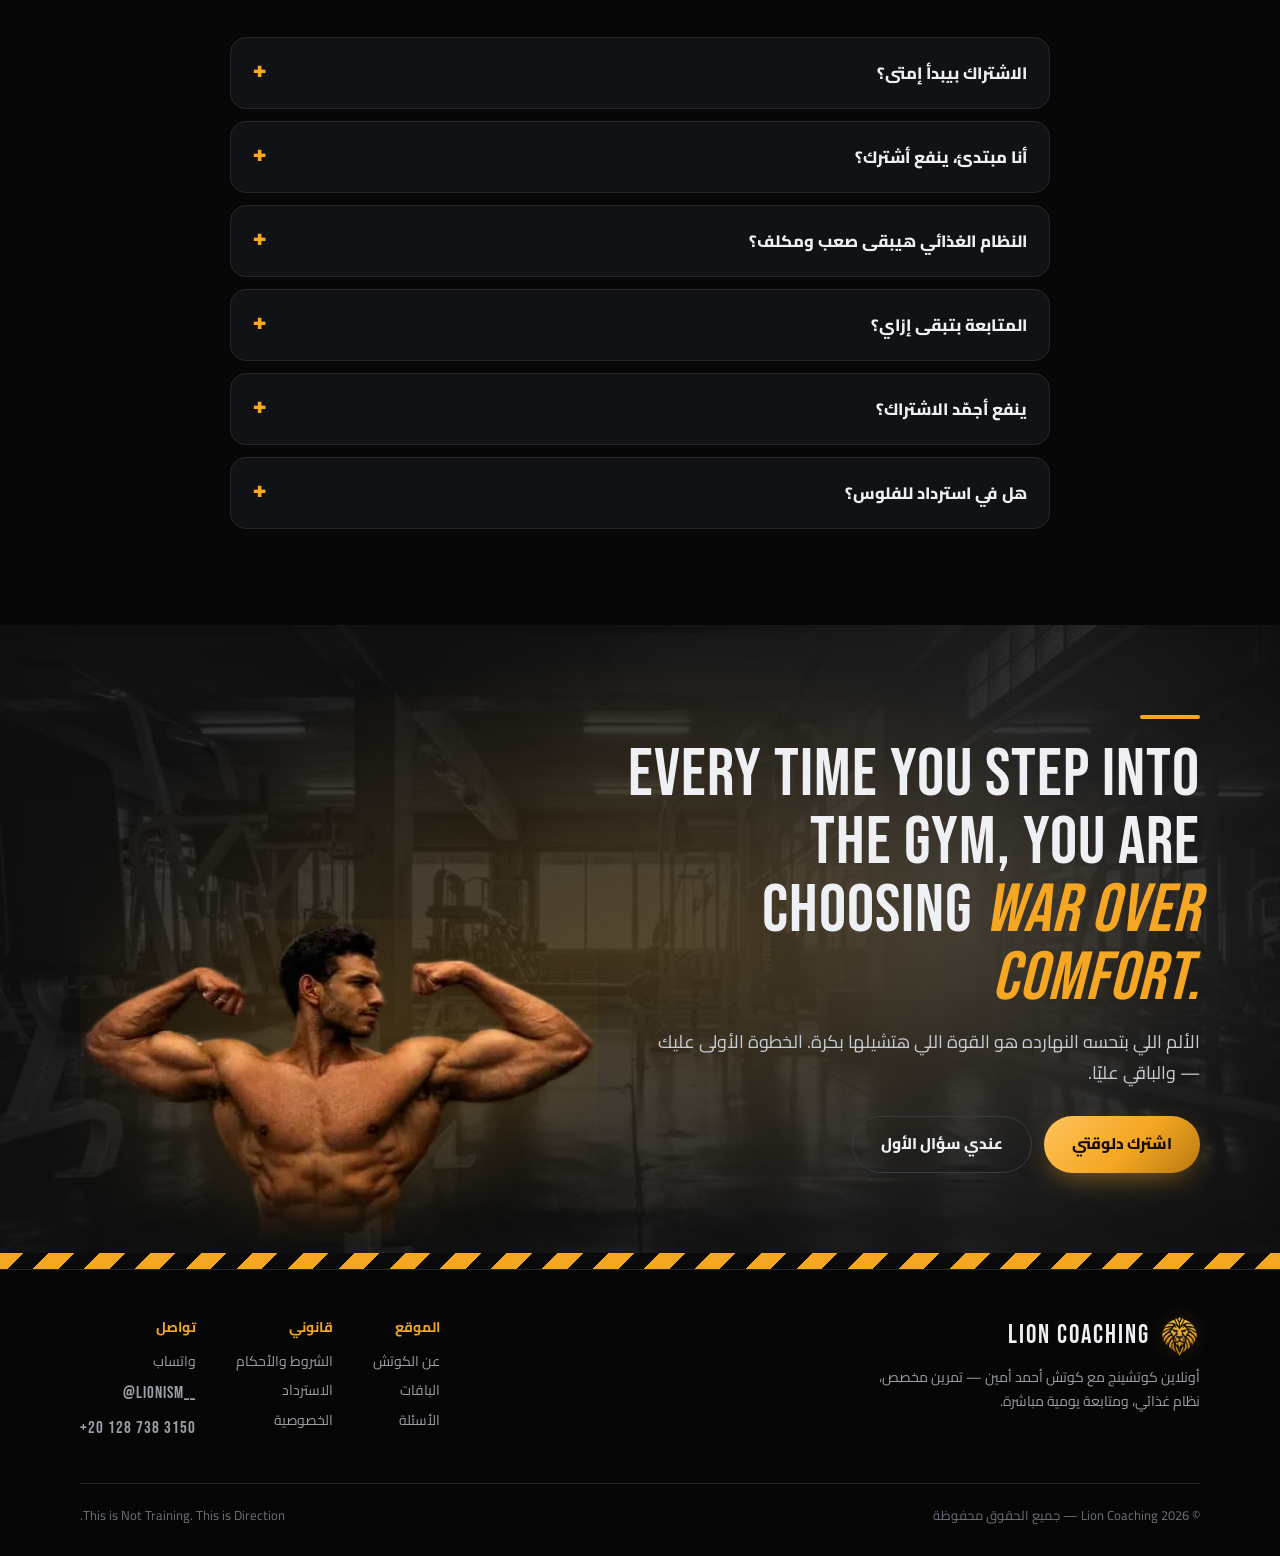
==== commit cb0cdd07: "New hero cutout, gold brand, program preview, expanded why-fail, results section Co-Authored-By: Cla" ====
--- a/index.html
+++ b/index.html
@@ -9,7 +9,7 @@
 <meta property="og:title" content="Lion Coaching — This is Not Training, This is Direction">
 <meta property="og:description" content="أونلاين كوتشينج مع كوتش أحمد أمين: تمرين مخصص + نظام غذائي + متابعة يومية.">
 <meta property="og:image" content="assets/coach.webp">
-<link rel="icon" href="assets/lion.png">
+<link rel="icon" href="assets/lion-gold.png">
 <link rel="preconnect" href="https://fonts.googleapis.com">
 <link rel="preconnect" href="https://fonts.gstatic.com" crossorigin>
 <link href="https://fonts.googleapis.com/css2?family=Bebas+Neue&family=Cairo:wght@400;600;700;800;900&display=swap" rel="stylesheet">
@@ -20,11 +20,11 @@
 <!-- NAV -->
 <header class="nav" id="nav">
   <div class="wrap">
-    <a href="#top" class="logo"><img src="assets/lion.png" alt=""><span class="en">LION <b>COACHING</b></span></a>
+    <a href="#top" class="logo"><img src="assets/lion-gold.png" alt=""><span class="en">LION <b>COACHING</b></span></a>
     <ul id="menu">
       <li><a href="#about">عن الكوتش</a></li>
       <li><a href="#features">الباقة بتشمل إيه</a></li>
-      <li><a href="#how">إزاي تشترك</a></li>
+      <li><a href="#program">البرنامج</a></li>
       <li><a href="#plans">الأسعار</a></li>
       <li><a href="#faq">أسئلة</a></li>
       <li><a href="policy.html">السياسة</a></li>
@@ -58,9 +58,11 @@
       </div>
     </div>
     <div class="hero-img">
-      <img src="assets/coach.webp" alt="كوتش أحمد أمين — Lion Coaching" width="853" height="793" fetchpriority="high">
+      <div class="hero-ring"></div>
+      <img src="assets/coach-hero.webp" alt="كوتش أحمد أمين — Lion Coaching" width="321" height="1076" fetchpriority="high">
       <div class="tag-float t1"><b class="en">01</b> تمرين على مقاسك</div>
       <div class="tag-float t2"><b class="en">02</b> أكل بتحبه</div>
+      <div class="tag-float t3"><b class="en">03</b> متابعة يومية</div>
     </div>
   </div>
 </section>
@@ -81,22 +83,42 @@
       <span class="bar"></span>
     </div>
     <div class="fail-grid">
-      <div class="fail rv">
-        <p class="q">اتمرنت على أنظمة كتير ومفيش نتيجة</p>
-        <p>لأن الأنظمة اللي نفعت غيرك مش شرط تنفعك إنت. جسمك، حياتك، وضغطك اليومي مختلفين عن غيرك.</p>
-      </div>
-      <div class="fail rv">
-        <p class="q">بتمرن بشدة عالية ومش بتطور</p>
-        <p>لأن الشدة لوحدها مش كفاية. غالباً إنت يا إما بتعمل مجاميع زيادة عن المطلوب، يا إما قليلة — وفي الحالتين الشدة مش محسوبة صح.</p>
-      </div>
-      <div class="fail rv">
-        <p class="q">مفيش حد بيقيّم أداءك</p>
-        <p>من غير تقييم حقيقي لأدائك، مجهودك بيبقى كبير لكن التطور بطيء أو مش واضح. وهنا بييجي دوري.</p>
+      <div class="fail rv"><span class="fn en">01</span>
+        <p class="q">اتمرنت على أنظمة كتير ومفيش نتيجة… ليه؟</p>
+        <p>لأن الأنظمة اللي نفعت غيرك مش شرط تنفعك إنت. جسمك وحياتك وضغطك اليومي مختلفين عن غيرك.</p>
+      </div>
+      <div class="fail rv"><span class="fn en">02</span>
+        <p class="q">بتمرن بشدة عالية ومش بتطور… ليه؟</p>
+        <p>لأن الشدة لوحدها مش كفاية. يا إما بتعمل مجاميع زيادة عن المطلوب يا إما قليلة، وفي الحالتين الشدة مش محسوبة صح.</p>
+      </div>
+      <div class="fail rv"><span class="fn en">03</span>
+        <p class="q">مش عارف أركز على نقط ضعفي ولا قوتي؟</p>
+        <p>تحديد نقط القوة والضعف محتاج عمر تدريبي ونظرة خبيرة. أغلب الناس محتاجين وقت وخبرة عشان يميّزوا ده لوحدهم.</p>
+      </div>
+      <div class="fail rv"><span class="fn en">04</span>
+        <p class="q">بدخل الجيم وبقرر ساعتها هتمرن إيه حسب مزاجي!</p>
+        <p>يوم حماس زيادة، يوم كسل، يوم تضغط على نفسك… والنتيجة إن جسمك مش عارف إمتى يرتاح ولا إمتى يتطور. التطور محتاج نظام ثابت.</p>
+      </div>
+      <div class="fail rv"><span class="fn en">05</span>
+        <p class="q">حاسس إنك محتاج كوتش واقف فوق دماغك؟</p>
+        <p>لأنك مش واثق إن اللي بتعمله صح — وده طبيعي لما تبقى ماشي لوحدك.</p>
+      </div>
+      <div class="fail rv"><span class="fn en">06</span>
+        <p class="q">بتمرن بقالك سنين ومش راضي عن شكلك؟</p>
+        <p>لأن مفيش نظام بيتراجع ويتعدّل حسب استجابة جسمك.</p>
+      </div>
+      <div class="fail rv"><span class="fn en">07</span>
+        <p class="q">أجهزة الجيم عندك ضعيفة ومش هتطورك؟</p>
+        <p>التطور الحقيقي جاي من <b>إزاي بتتمرن</b> مش من الأجهزة. لو فاهم الشدة والترتيب والزيادة التدريجية، هتتطور بأبسط الأجهزة.</p>
+      </div>
+      <div class="fail rv"><span class="fn en">08</span>
+        <p class="q">ليه ممكن أتمرن كويس ومش بتطور؟</p>
+        <p>لأن التمرين جزء من المعادلة مش المعادلة كلها:</p>
+        <div class="eq"><span>تمرين مظبوط</span>+<span>نوم كفاية</span>+<span>أكل مناسب</span></div>
       </div>
     </div>
     <div class="fail-bottom rv">
-      لما العناصر دي تبقى ملخبطة، مجهودك بيضيع:
-      <div class="chips"><span class="chip">سرعة الحركة</span><span class="chip">التحكم في الوزن</span><span class="chip">تنفيذ التمرين صح</span><span class="chip">حساب الشدة (RIR)</span><span class="chip">النوم والريكفري</span></div>
+      البرنامج ده معمول على <span class="gold">جسمك وحياتك إنت</span> — مش منسوخ من حد تاني.
     </div>
   </div>
 </section>
@@ -105,7 +127,7 @@
 <section class="about" id="about">
   <div class="wrap about-grid">
     <div class="about-card rv">
-      <img src="assets/coach.webp" alt="" loading="lazy">
+      <img src="assets/coach-portrait.webp" alt="كوتش أحمد أمين" loading="lazy">
       <div class="nm"><b class="en">AHMED AMIN</b><span>Coach LION — كوتش أسد</span></div>
     </div>
     <div class="rv">
@@ -117,8 +139,11 @@
       <div class="creds">
         <div class="cred"><b class="en">8+</b><span>سنين تدريب</span></div>
         <div class="cred"><b class="en">PHYSIQUE</b><span>خبرة بطولات</span></div>
-        <div class="cred"><b class="en">1:1</b><span>متابعة شخصية</span></div>
-      </div>
+        <div class="cred"><b class="en">MIND</b><span>العقل قبل العضلات</span></div>
+      </div>
+      <a class="ig" href="https://instagram.com/LIONISM__" target="_blank" rel="noopener">
+        <svg viewBox="0 0 24 24" fill="none" stroke="currentColor" stroke-width="2"><rect x="3" y="3" width="18" height="18" rx="5"/><circle cx="12" cy="12" r="4"/><circle cx="17.5" cy="6.5" r=".6" fill="currentColor"/></svg>
+        تابعني على إنستجرام <b class="en" dir="ltr">@LIONISM__</b></a>
     </div>
   </div>
 </section>
@@ -149,6 +174,40 @@
   </div>
 </section>
 
+<!-- PROGRAM PREVIEW -->
+<section class="prog-sec" id="program">
+  <div class="wrap">
+    <div class="sec-head rv">
+      <span class="kicker">YOUR WORKOUT PLAN</span>
+      <h2>برنامجك هيوصلك كده</h2>
+      <p>ملف PDF احترافي باسمك: بياناتك، الإحماء، جدول الأسبوع، وكل تمرين بالمجاميع والعدات والـ RIR والراحة، وجنبه زرار فيديو يوريك طريقة الأداء.</p>
+      <span class="bar"></span>
+    </div>
+  </div>
+  <div class="prog-rail rv" id="progRail">
+    <figure><img src="assets/prog-1.webp" alt="غلاف البرنامج" loading="lazy"><figcaption>غلاف باسمك وتاريخ البداية</figcaption></figure>
+    <figure><img src="assets/prog-2.webp" alt="بيانات العميل" loading="lazy"><figcaption>Client Profile — بياناتك وأهدافك</figcaption></figure>
+    <figure><img src="assets/prog-8.webp" alt="الإحماء" loading="lazy"><figcaption>Warm Up — الإحماء على مرحلتين</figcaption></figure>
+    <figure><img src="assets/prog-14.webp" alt="جدول الأسبوع" loading="lazy"><figcaption>Schedule — توزيع أيام الأسبوع</figcaption></figure>
+    <figure><img src="assets/prog-15.webp" alt="جدول التمارين" loading="lazy"><figcaption>Sets · Reps · RIR · Rest + فيديو لكل تمرين</figcaption></figure>
+    <figure><img src="assets/prog-22.webp" alt="الإطالات" loading="lazy"><figcaption>Stretches &amp; Cardio</figcaption></figure>
+  </div>
+  <p class="rail-hint">اسحب ← للمزيد</p>
+</section>
+
+<!-- TRANSFORMATIONS (rendered from config.js; hidden when empty) -->
+<section id="results" class="results-sec" hidden>
+  <div class="wrap">
+    <div class="sec-head rv">
+      <span class="kicker">TRANSFORMATIONS</span>
+      <h2>نتايج حقيقية لمشتركين حقيقيين</h2>
+      <p>الوشوش مخفية حفاظاً على خصوصية المشتركين، والصور منشورة بموافقتهم.</p>
+      <span class="bar"></span>
+    </div>
+    <div class="results-grid" id="resultsGrid"></div>
+  </div>
+</section>
+
 <!-- HOW -->
 <section id="how" style="padding-top:20px">
   <div class="wrap">
@@ -203,27 +262,32 @@
 
 <!-- FINAL CTA -->
 <section class="final">
-  <div class="wrap rv">
-    <h2 class="en">READY FOR <em>LION MODE?</em></h2>
-    <p>انضباط · التزام · نتيجة. الخطوة الأولى عليك — والباقي عليّا.</p>
-    <div class="cta-row" style="justify-content:center">
-      <a href="#plans" class="btn btn-gold">اشترك دلوقتي</a>
-      <a href="#" class="btn btn-ghost" data-wa="general">عندي سؤال الأول</a>
-    </div>
-  </div>
-</section>
+  <div class="wrap final-grid">
+    <div class="rv">
+      <span class="final-line"></span>
+      <h2 class="en">EVERY TIME YOU STEP INTO THE GYM, YOU ARE CHOOSING <em>WAR OVER COMFORT.</em></h2>
+      <p>الألم اللي بتحسه النهارده هو القوة اللي هتشيلها بكرة. الخطوة الأولى عليك — والباقي عليّا.</p>
+      <div class="cta-row">
+        <a href="#plans" class="btn btn-gold">اشترك دلوقتي</a>
+        <a href="#" class="btn btn-ghost" data-wa="general">عندي سؤال الأول</a>
+      </div>
+    </div>
+    <div class="final-img rv"><img src="assets/coach-flex.webp" alt="" loading="lazy" width="487" height="334"></div>
+  </div>
+</section>
+<div class="hazard" aria-hidden="true"></div>
 
 <footer>
   <div class="wrap">
     <div class="foot">
       <div>
-        <a href="#top" class="logo"><img src="assets/lion.png" alt=""><span class="en">LION <b>COACHING</b></span></a>
+        <a href="#top" class="logo"><img src="assets/lion-gold.png" alt=""><span class="en">LION <b>COACHING</b></span></a>
         <p>أونلاين كوتشينج مع كوتش أحمد أمين — تمرين مخصص، نظام غذائي، ومتابعة يومية مباشرة.</p>
       </div>
       <div class="foot-links">
         <div><h5>الموقع</h5><a href="#about">عن الكوتش</a><a href="#plans">الباقات</a><a href="#faq">الأسئلة</a></div>
         <div><h5>قانوني</h5><a href="policy.html">الشروط والأحكام</a><a href="policy.html#refund">الاسترداد</a><a href="policy.html#privacy">الخصوصية</a></div>
-        <div><h5>تواصل</h5><a href="#" data-wa="general">واتساب</a><a href="#" data-wa="general" class="en" style="direction:ltr;text-align:right;font-size:17px" id="footNum"></a></div>
+        <div><h5>تواصل</h5><a href="#" data-wa="general">واتساب</a><a href="https://instagram.com/LIONISM__" target="_blank" rel="noopener" class="en" dir="ltr" style="font-size:17px;letter-spacing:1px;text-align:right">@LIONISM__</a><a href="#" data-wa="general" class="en" style="direction:ltr;text-align:right;font-size:17px" id="footNum"></a></div>
       </div>
     </div>
     <div class="copy"><span>© <span id="yr"></span> Lion Coaching — جميع الحقوق محفوظة</span><span>This is Not Training. This is Direction.</span></div>
--- a/assets/style.css
+++ b/assets/style.css
@@ -306,3 +306,89 @@
   .foot-links{gap:28px}
 }
 @media (prefers-reduced-motion:reduce){*{animation:none!important;transition:none!important}.rv{opacity:1;transform:none}}
+
+/* ===== v2: PDF-aligned brand ===== */
+.logo span b{color:inherit}
+.logo img{filter:drop-shadow(0 0 10px rgba(245,166,35,.25))}
+
+/* hero: full-body cutout */
+.hero-img{max-width:420px;display:flex;justify-content:center;align-items:flex-end}
+.hero-img img{width:auto;height:min(78vh,700px);max-width:100%;object-fit:contain;-webkit-mask-image:linear-gradient(180deg,#000 88%,transparent);mask-image:linear-gradient(180deg,#000 88%,transparent);filter:drop-shadow(0 30px 50px rgba(0,0,0,.7)) drop-shadow(0 0 40px rgba(245,166,35,.12))}
+.hero-ring{position:absolute;z-index:-1;width:min(420px,90%);aspect-ratio:1;border-radius:50%;top:16%;left:50%;transform:translateX(-50%);border:1px solid rgba(245,166,35,.35);background:radial-gradient(circle,rgba(245,166,35,.22),rgba(245,166,35,.04) 60%,transparent 70%)}
+.hero-ring::after{content:"";position:absolute;inset:-26px;border-radius:50%;border:1px dashed rgba(245,166,35,.18)}
+.hero-img::before{display:none}
+.tag-float.t1{top:22%;right:-10px}
+.tag-float.t2{top:50%;left:-14px;bottom:auto}
+.tag-float.t3{bottom:16%;right:0}
+
+/* why fail: numbered cards */
+.fail-grid{grid-template-columns:repeat(4,1fr)}
+.fail{position:relative;padding-top:24px}
+.fail .fn{display:block;font-size:40px;line-height:1;color:#2c2e33;margin-bottom:10px}
+.fail .q{font-size:17px;color:var(--gold);line-height:1.5}
+.fail .q::before{display:none}
+.fail p{font-size:14.5px}
+.fail p b{color:var(--text)}
+.eq{display:flex;flex-wrap:wrap;gap:6px;align-items:center;margin-top:12px;color:var(--gold);font-weight:800}
+.eq span{border:1px solid var(--gold);border-radius:10px;padding:4px 10px;font-size:13px;color:var(--text)}
+.fail-bottom{background:var(--gold);color:#140c00;border:0;font-size:18px;font-weight:800}
+.fail-bottom .gold{color:#140c00;text-decoration:underline;text-underline-offset:5px}
+
+/* about */
+.about-card img{width:86%;bottom:0}
+.ig{display:inline-flex;align-items:center;gap:10px;margin-top:22px;text-decoration:none;border:1px solid var(--gold);border-radius:999px;padding:10px 20px;font-weight:700;font-size:14.5px;transition:background .2s}
+.ig:hover{background:rgba(245,166,35,.1)}
+.ig svg{width:20px;height:20px;color:var(--gold)}
+.ig b{font-size:19px;letter-spacing:1px;color:var(--gold)}
+
+/* program preview rail */
+.prog-sec{padding-bottom:70px;overflow:hidden}
+.prog-rail{display:flex;gap:18px;overflow-x:auto;scroll-snap-type:x mandatory;padding:6px max(20px,calc((100vw - 1120px)/2)) 18px;scrollbar-width:thin;scrollbar-color:var(--gold) #15161a}
+.prog-rail::-webkit-scrollbar{height:6px}
+.prog-rail::-webkit-scrollbar-thumb{background:var(--gold);border-radius:6px}
+.prog-rail figure{margin:0;flex:0 0 min(440px,82vw);scroll-snap-align:center}
+.prog-rail img{width:100%;aspect-ratio:842/596;object-fit:cover;border-radius:14px;border:1px solid var(--line);box-shadow:0 24px 50px -24px #000}
+.prog-rail figcaption{margin-top:10px;font-size:14px;font-weight:700;color:#cfd2d7}
+.rail-hint{text-align:center;color:var(--dim);font-size:13px;margin:4px 0 0}
+
+/* transformations */
+.results-grid{display:grid;grid-template-columns:repeat(3,1fr);gap:18px}
+.result{background:var(--card);border:1px solid var(--line);border-radius:var(--radius);overflow:hidden}
+.result .ba{display:grid;grid-template-columns:1fr 1fr;gap:2px;background:var(--line)}
+.result .ba div{position:relative;background:#0c0c0e}
+.result .ba img{width:100%;aspect-ratio:3/4;object-fit:cover}
+.result .ba span{position:absolute;top:10px;right:10px;font-family:var(--head);letter-spacing:2px;font-size:16px;padding:2px 10px;border-radius:6px;background:rgba(0,0,0,.7)}
+.result .ba div:last-child span{background:var(--gold);color:#140c00}
+.result .single img{width:100%;aspect-ratio:4/5;object-fit:cover}
+.result .meta{padding:16px 18px}
+.result .meta b{display:block;font-size:16px}
+.result .meta small{color:var(--muted);font-size:13.5px}
+.result .meta .tagline{display:flex;gap:8px;flex-wrap:wrap;margin-top:10px}
+
+/* final */
+.final{text-align:right;padding:90px 0 0}
+.final-grid{display:grid;grid-template-columns:1.05fr .95fr;gap:30px;align-items:end}
+.final-line{display:block;width:60px;height:4px;background:var(--gold);margin-bottom:22px;border-radius:2px}
+.final h2{font-size:clamp(40px,5.4vw,68px);line-height:1;text-align:right}
+.final p{margin:0 0 28px}
+.final .cta-row{justify-content:flex-start}
+.final-img img{width:100%;max-width:520px;margin-inline:auto;-webkit-mask-image:linear-gradient(180deg,#000 80%,transparent);mask-image:linear-gradient(180deg,#000 80%,transparent);filter:drop-shadow(0 0 60px rgba(245,166,35,.18))}
+.hazard{height:16px;background:repeating-linear-gradient(-45deg,var(--gold) 0 18px,#0a0a0b 18px 36px)}
+
+@media (max-width:980px){
+  .fail-grid{grid-template-columns:1fr 1fr}
+  .results-grid{grid-template-columns:1fr 1fr}
+  .hero-img{max-width:300px;margin-bottom:-10px}
+  .hero-img img{height:min(62vh,520px)}
+  .final-grid{grid-template-columns:1fr;text-align:center}
+  .final h2,.final{text-align:center}
+  .final-line{margin-inline:auto}
+  .final .cta-row{justify-content:center}
+}
+@media (max-width:560px){
+  .fail-grid,.results-grid{grid-template-columns:1fr}
+  .hero-img img{height:min(56vh,440px)}
+}
+.ig b,[dir=ltr]{unicode-bidi:isolate}
+.final-grid > div:first-child{padding-bottom:80px}
+@media (max-width:980px){.final-grid > div:first-child{padding-bottom:0}}
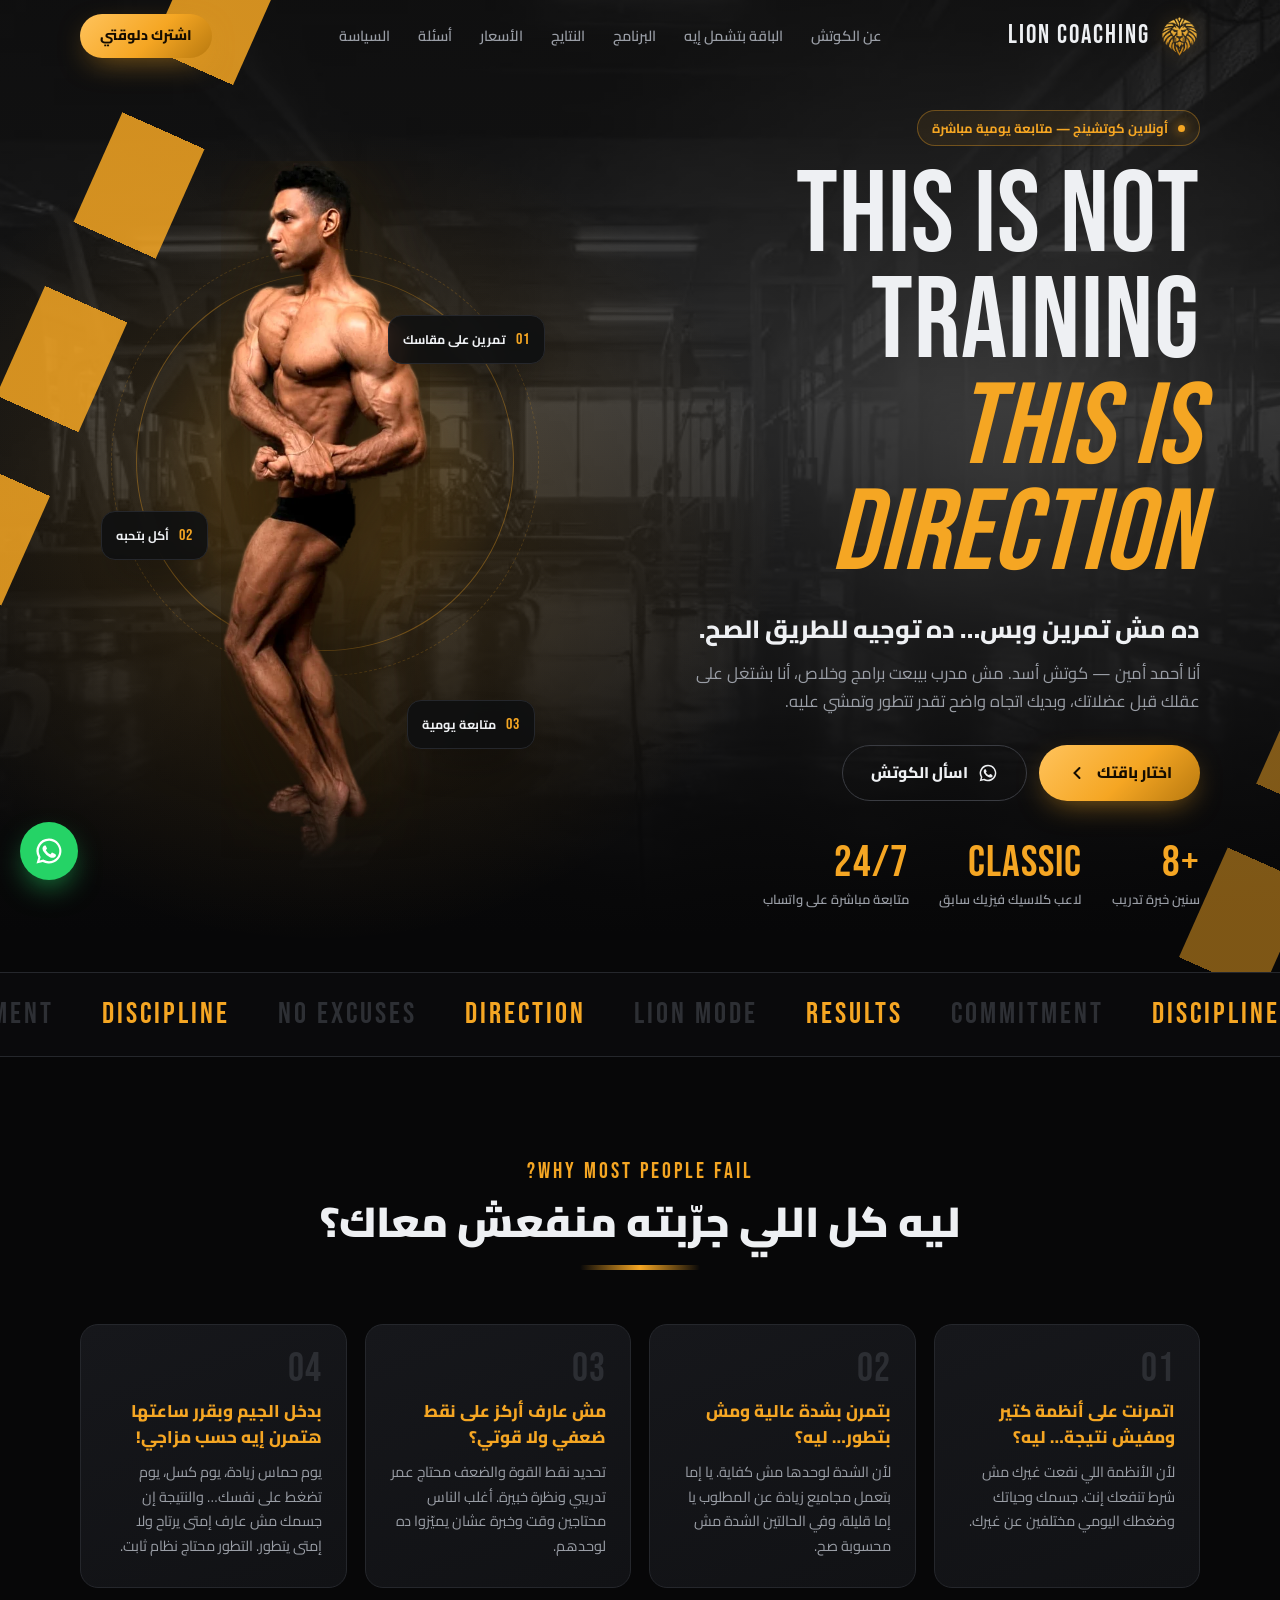
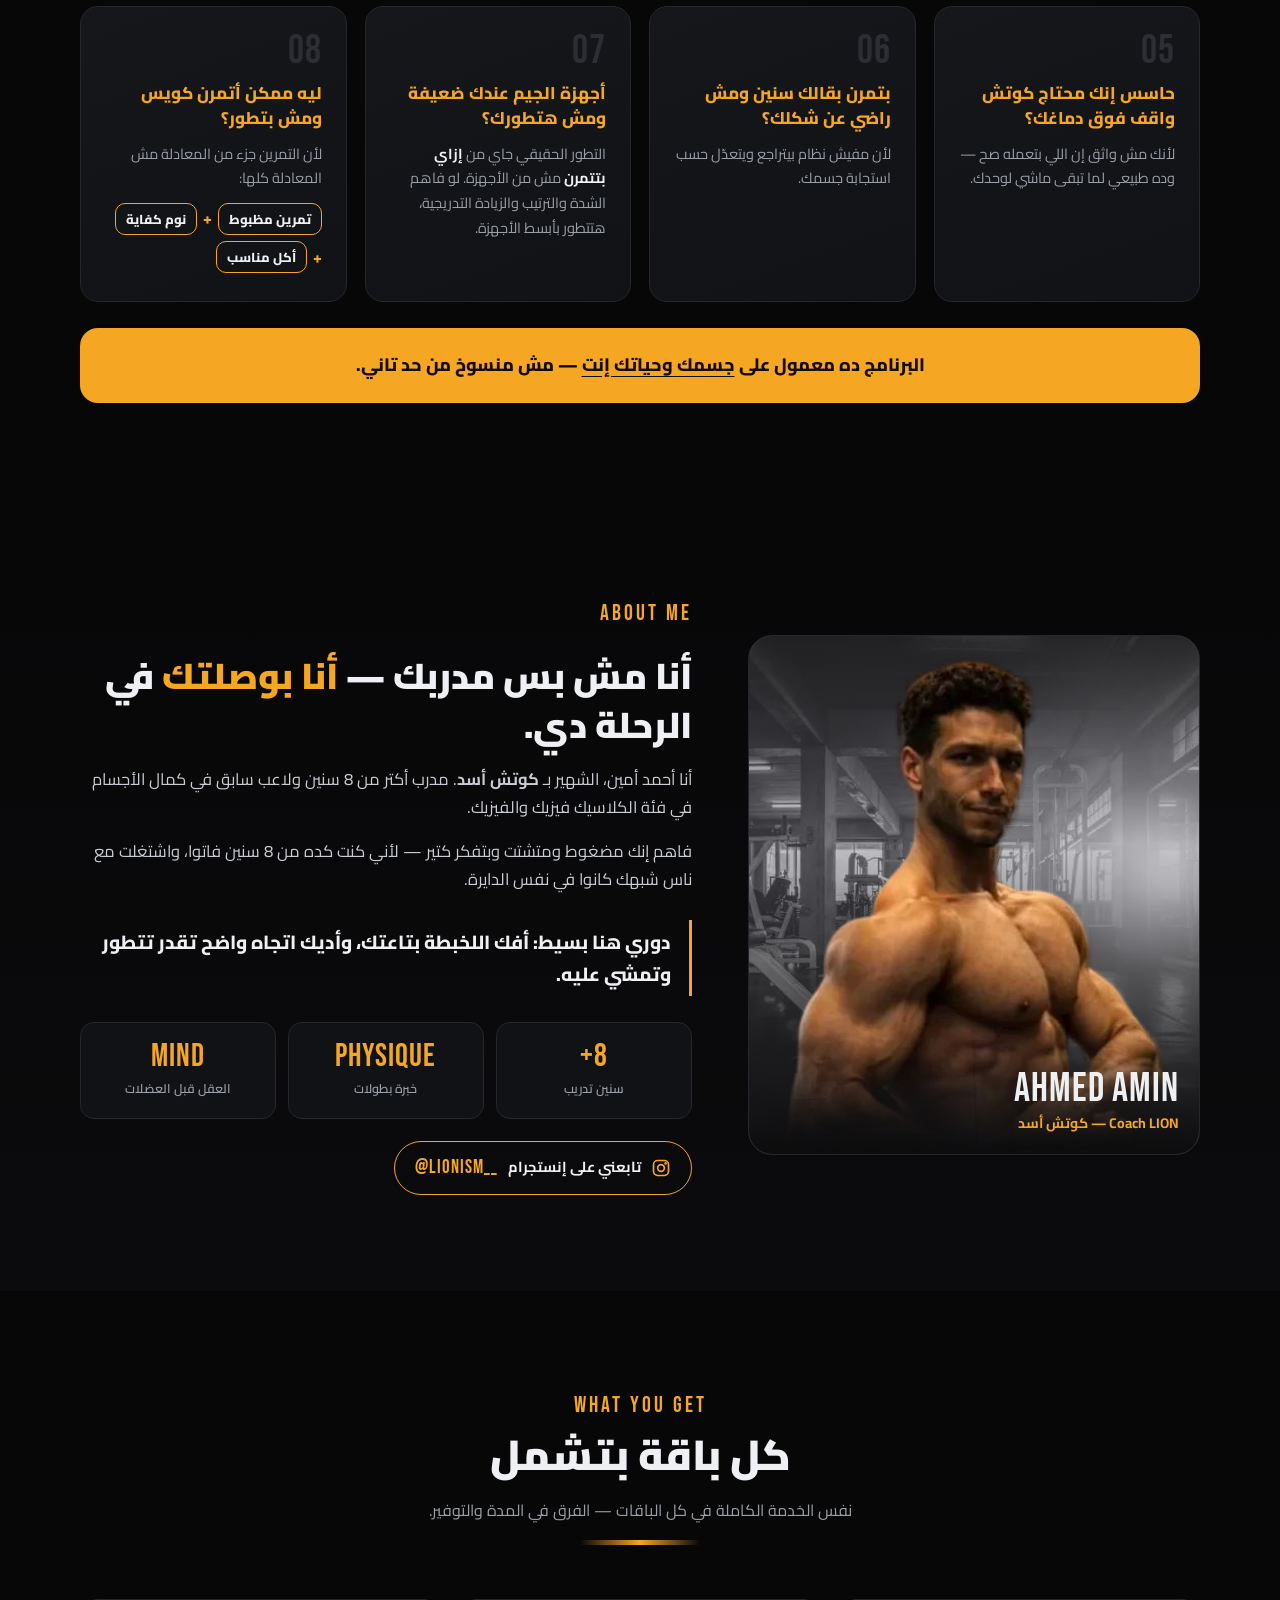
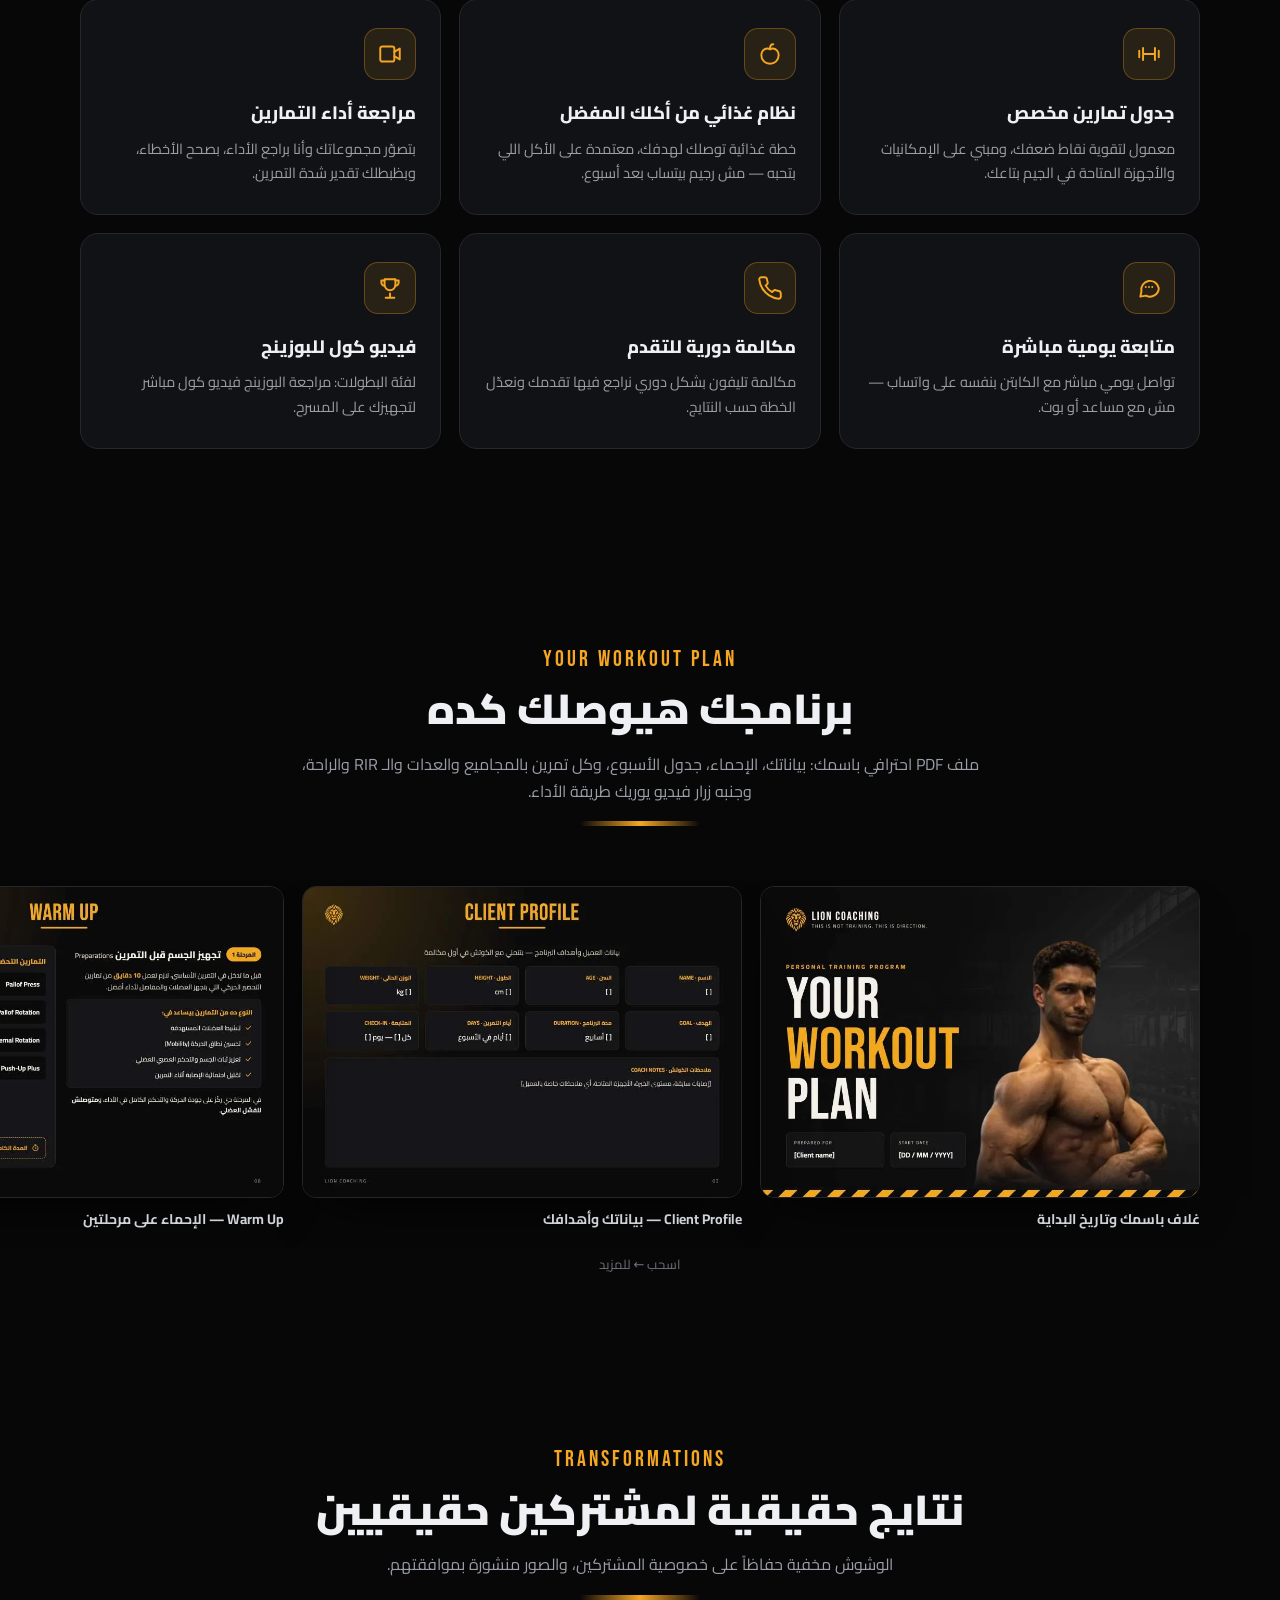
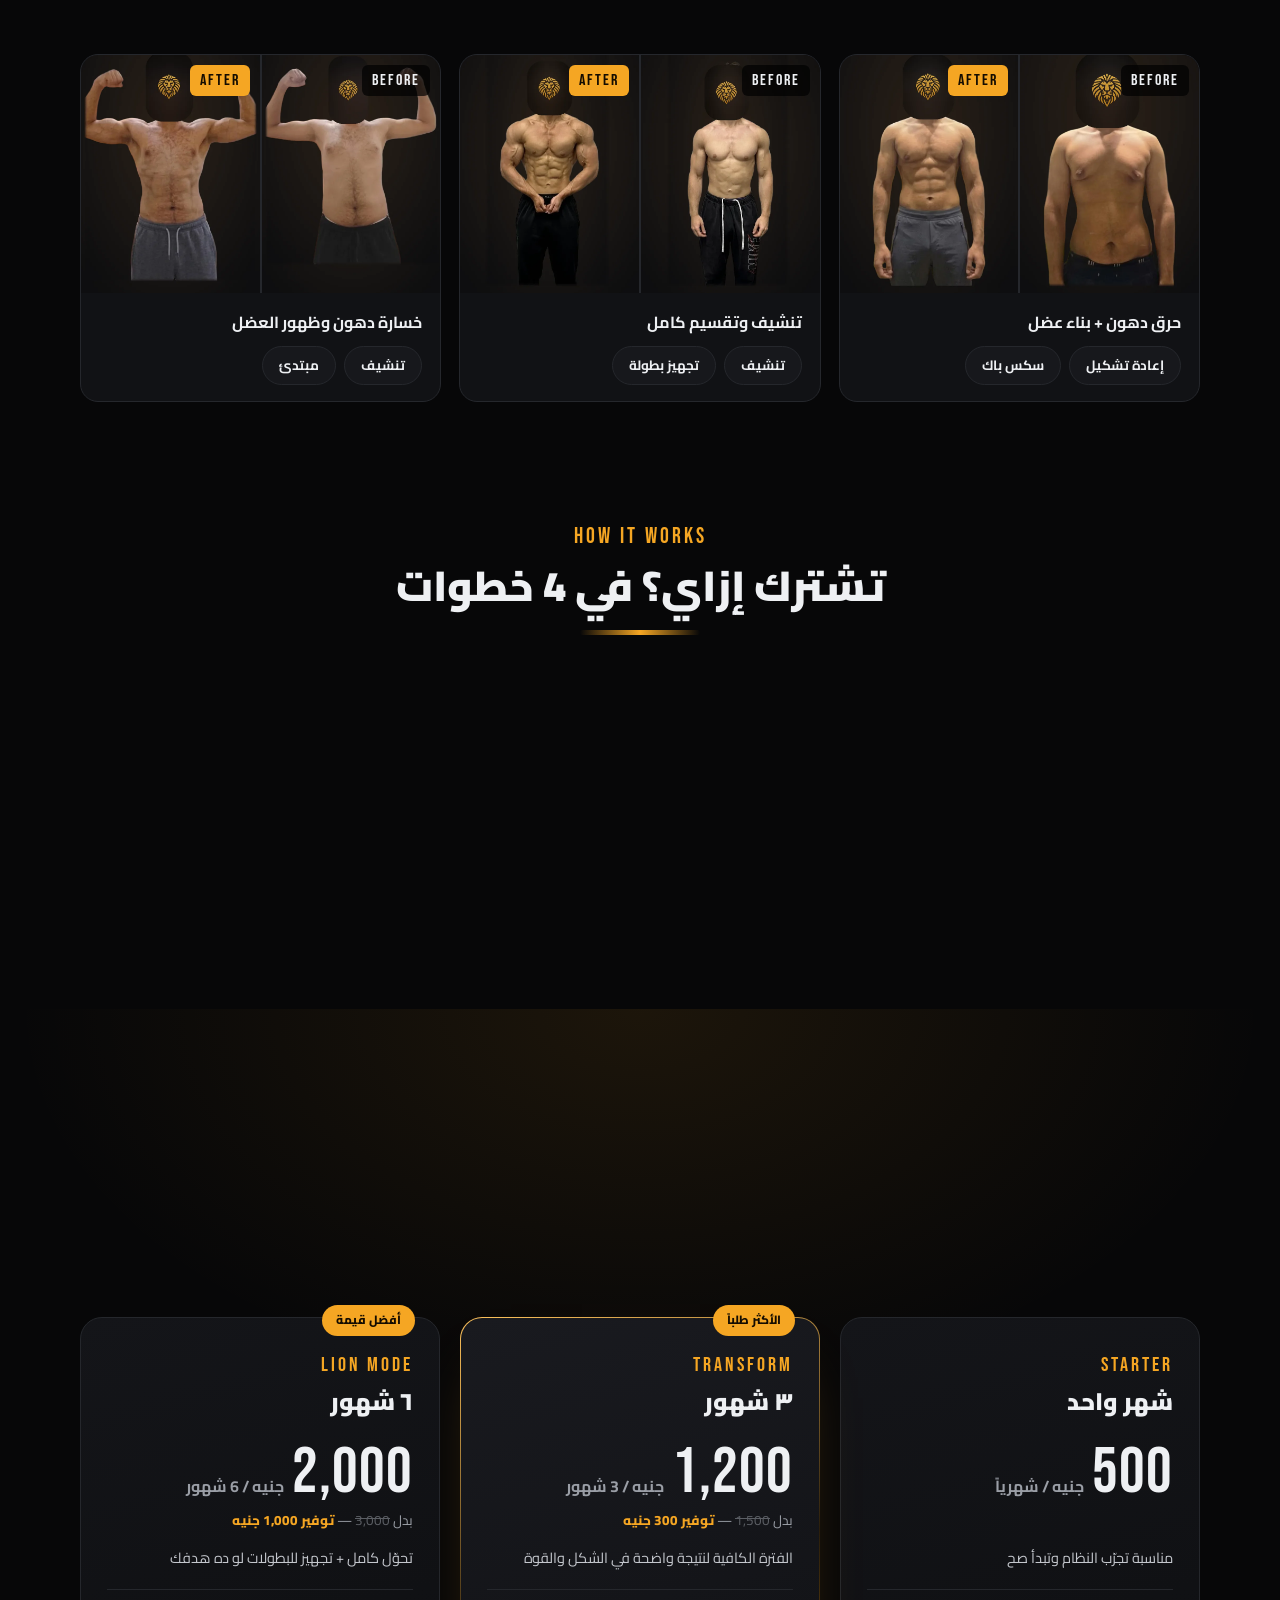
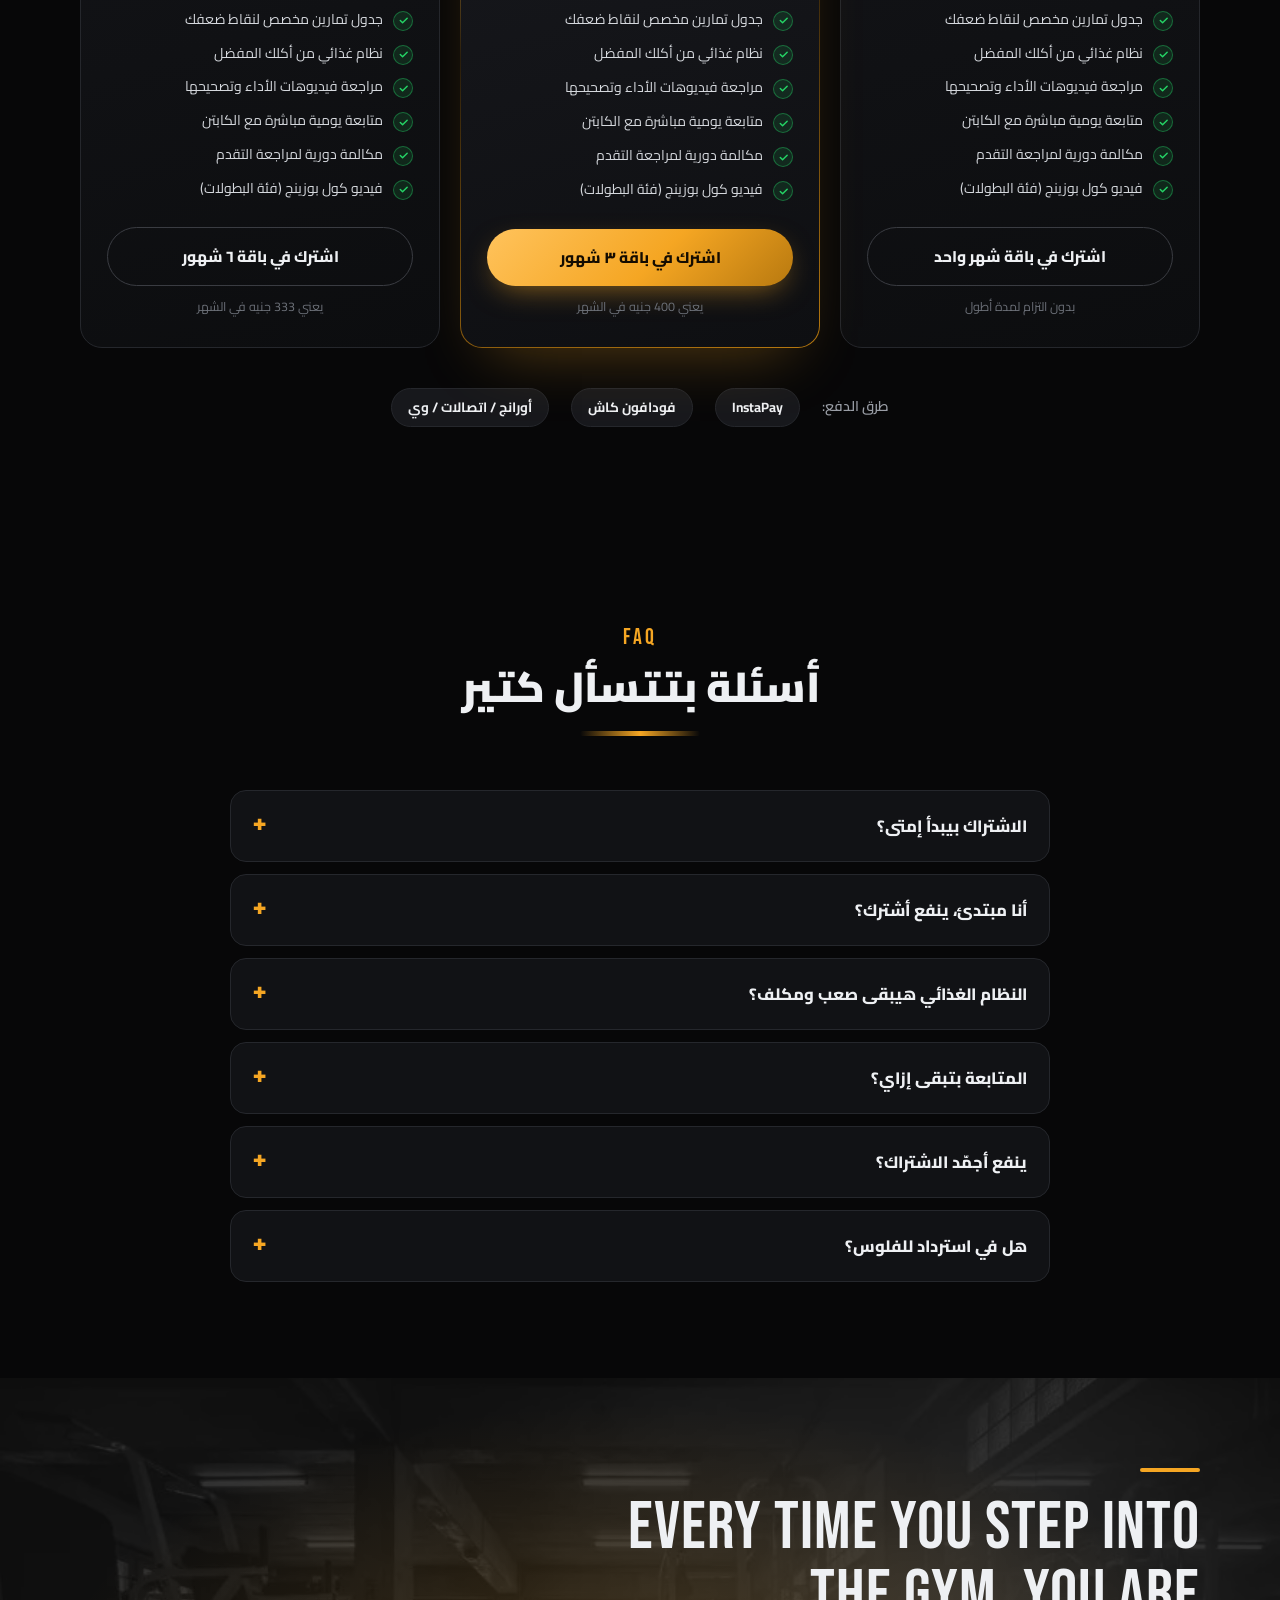
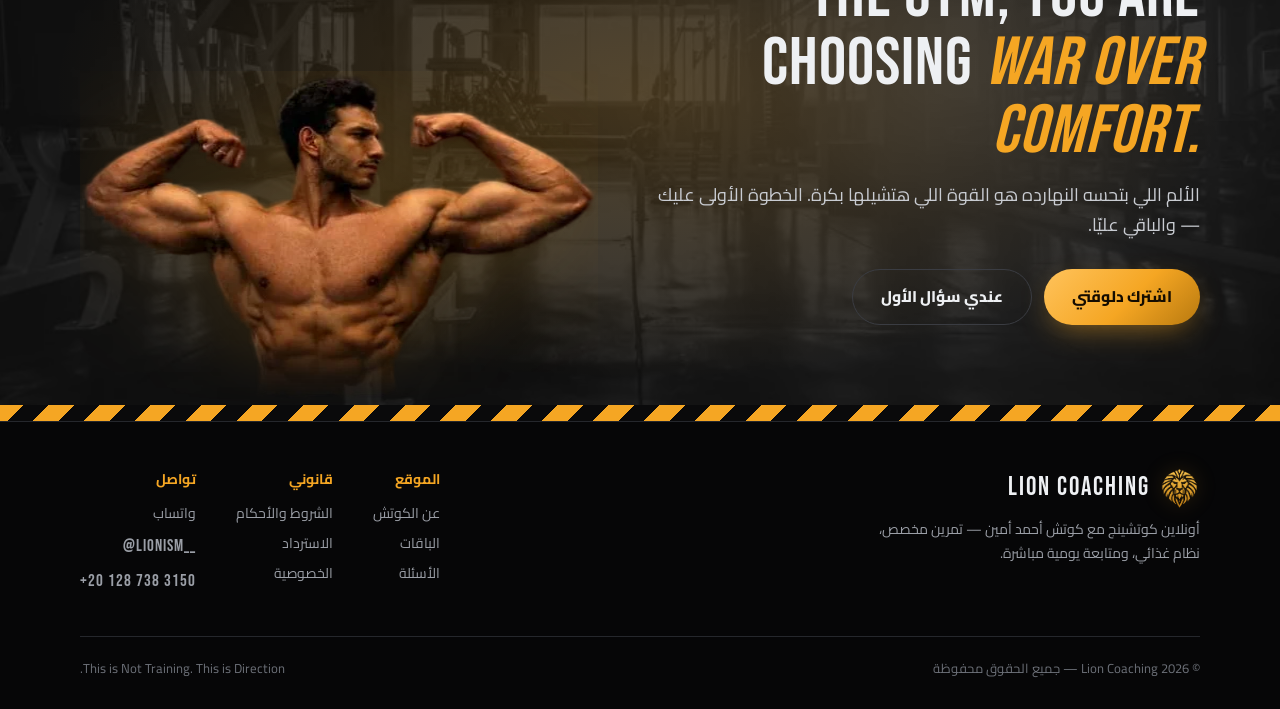
==== commit 2c309540: "Add transformations (faces hidden, backgrounds replaced) Co-Authored-By: Claude Opus 5.5 <noreply@an" ====
--- a/index.html
+++ b/index.html
@@ -25,6 +25,7 @@
       <li><a href="#about">عن الكوتش</a></li>
       <li><a href="#features">الباقة بتشمل إيه</a></li>
       <li><a href="#program">البرنامج</a></li>
+      <li><a href="#results">النتايج</a></li>
       <li><a href="#plans">الأسعار</a></li>
       <li><a href="#faq">أسئلة</a></li>
       <li><a href="policy.html">السياسة</a></li>
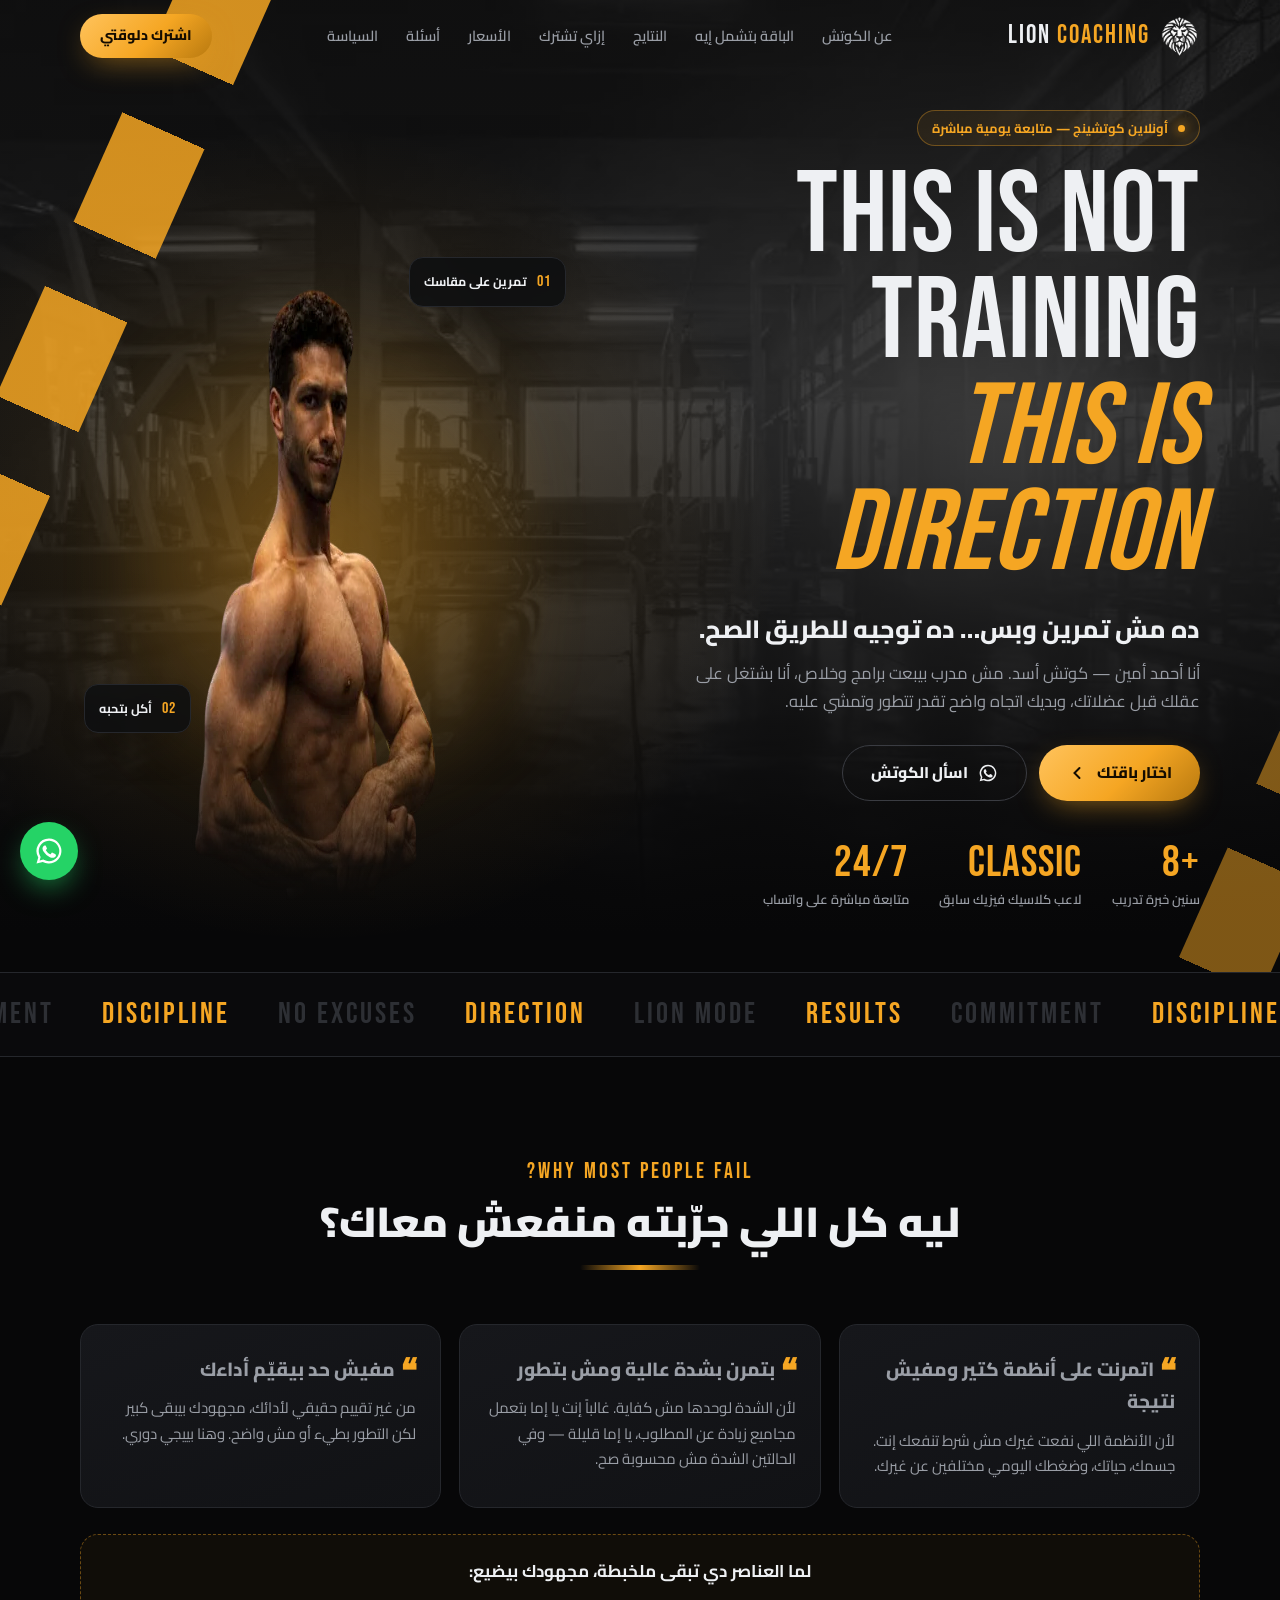
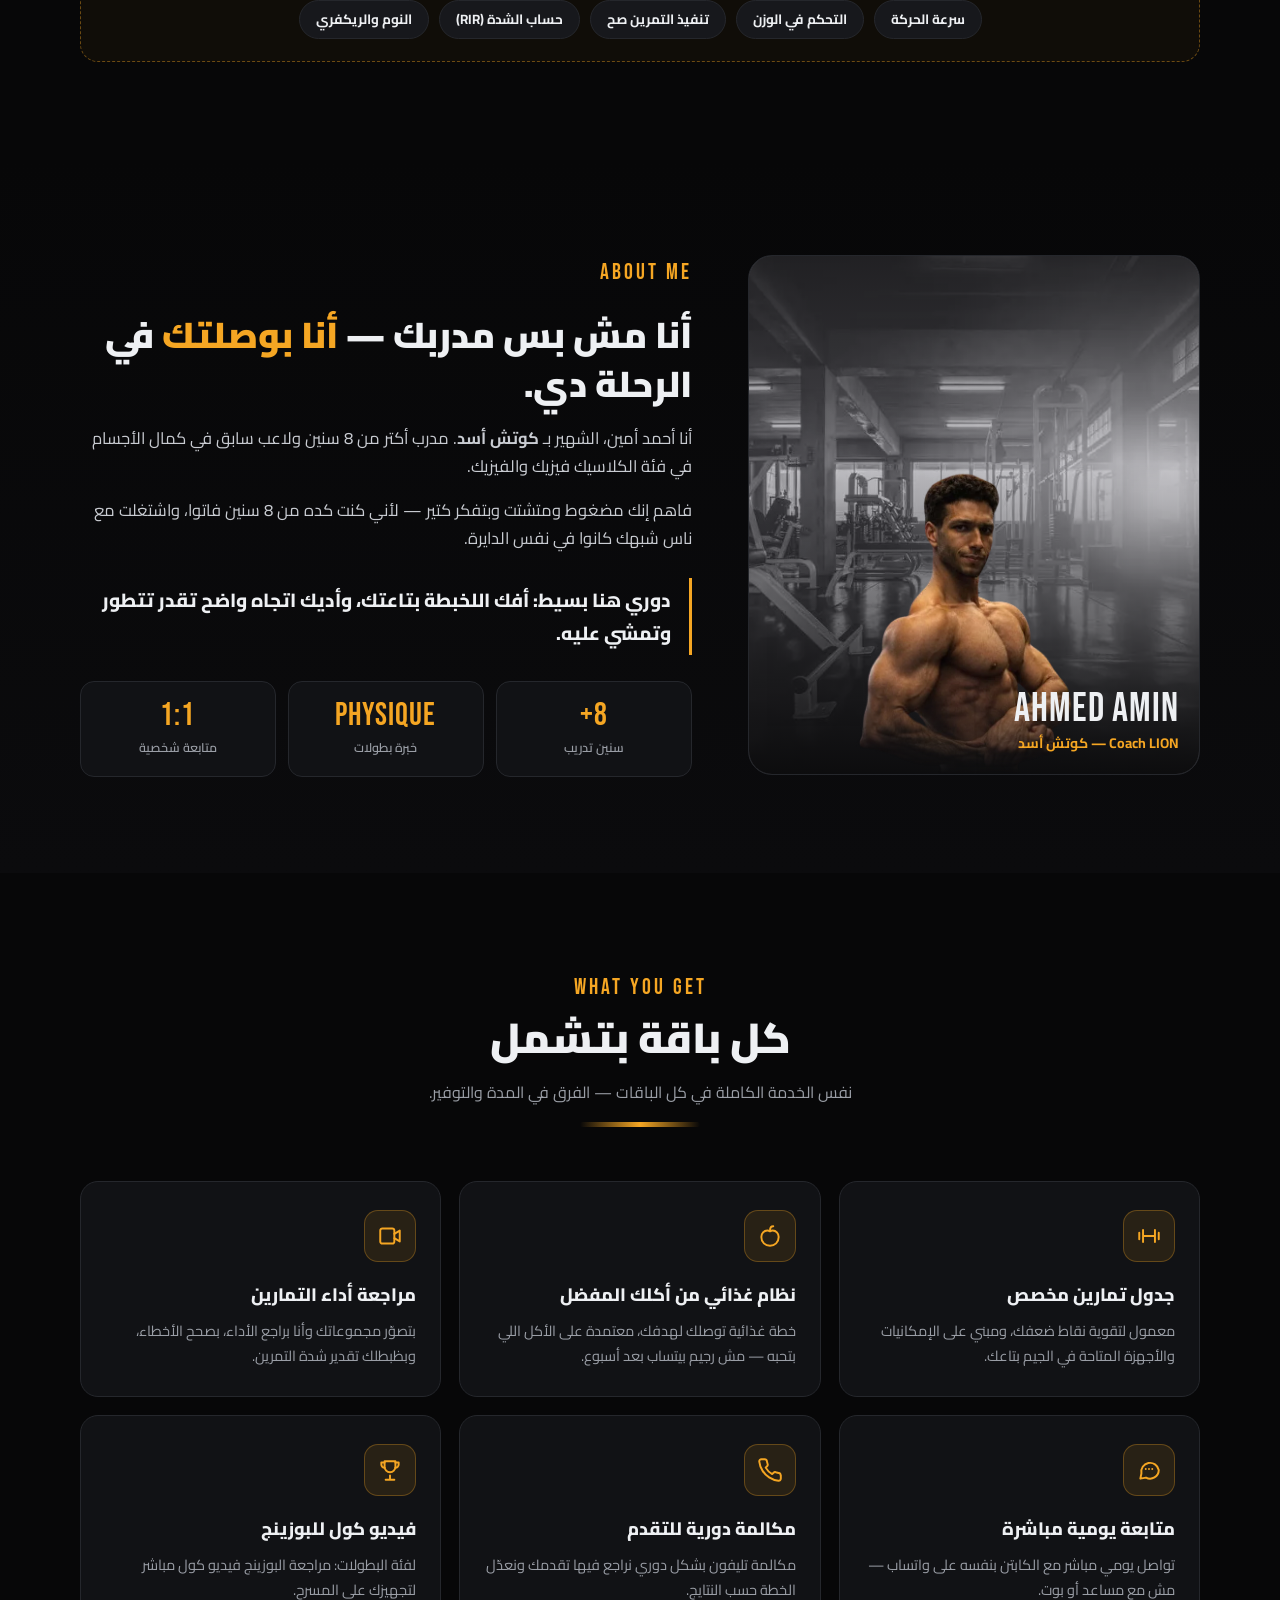
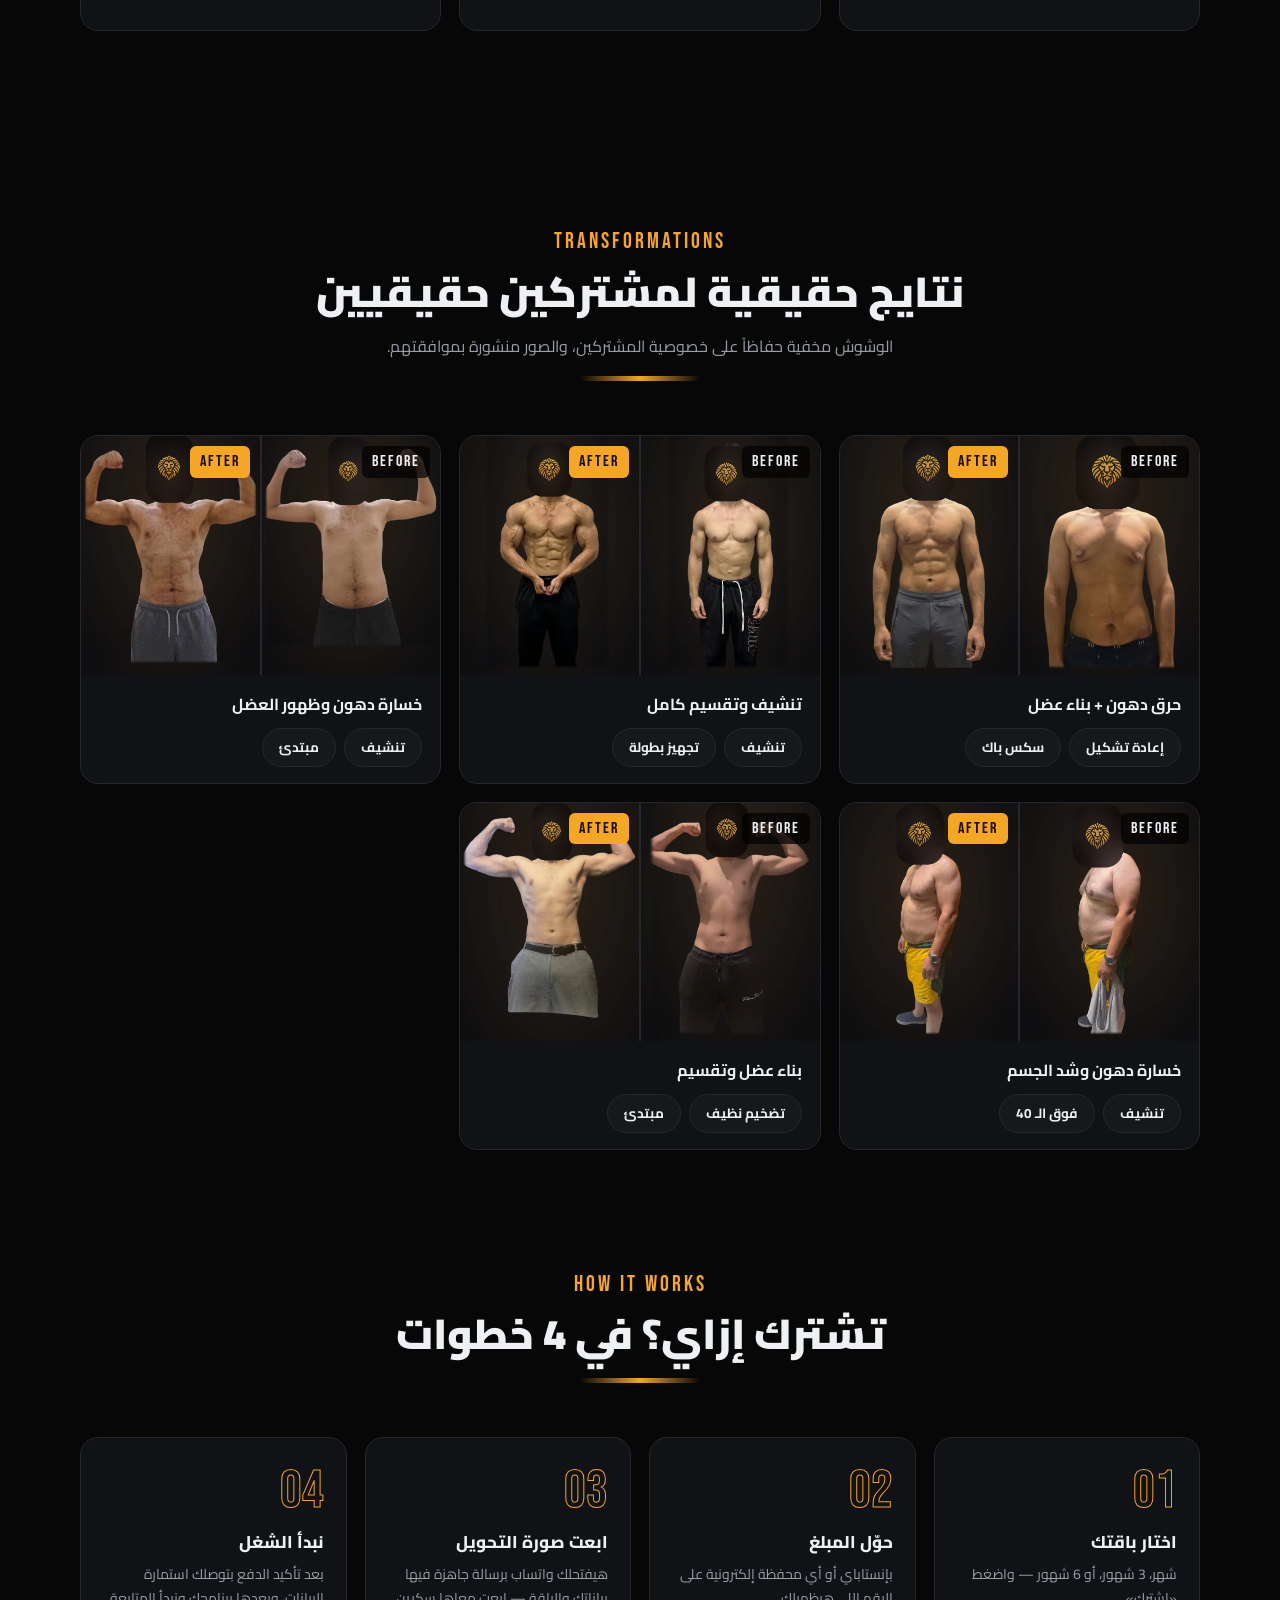
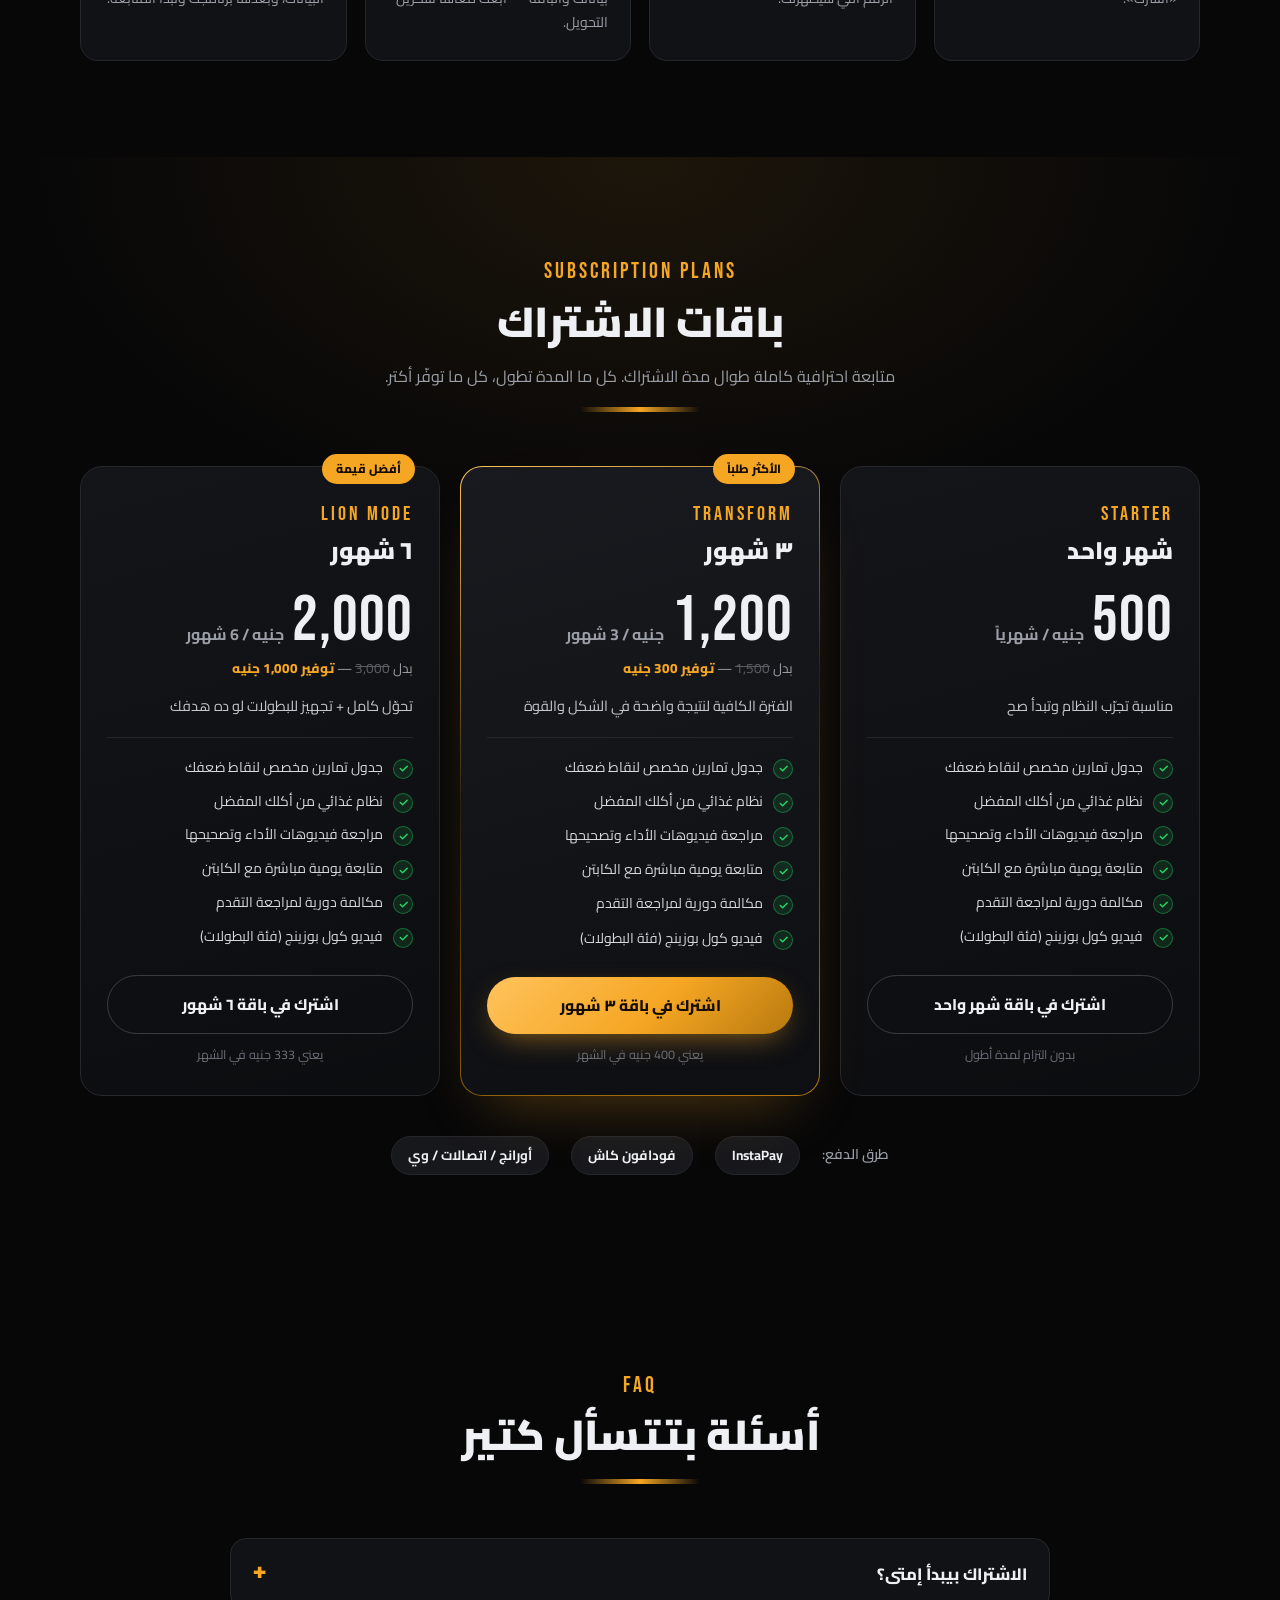
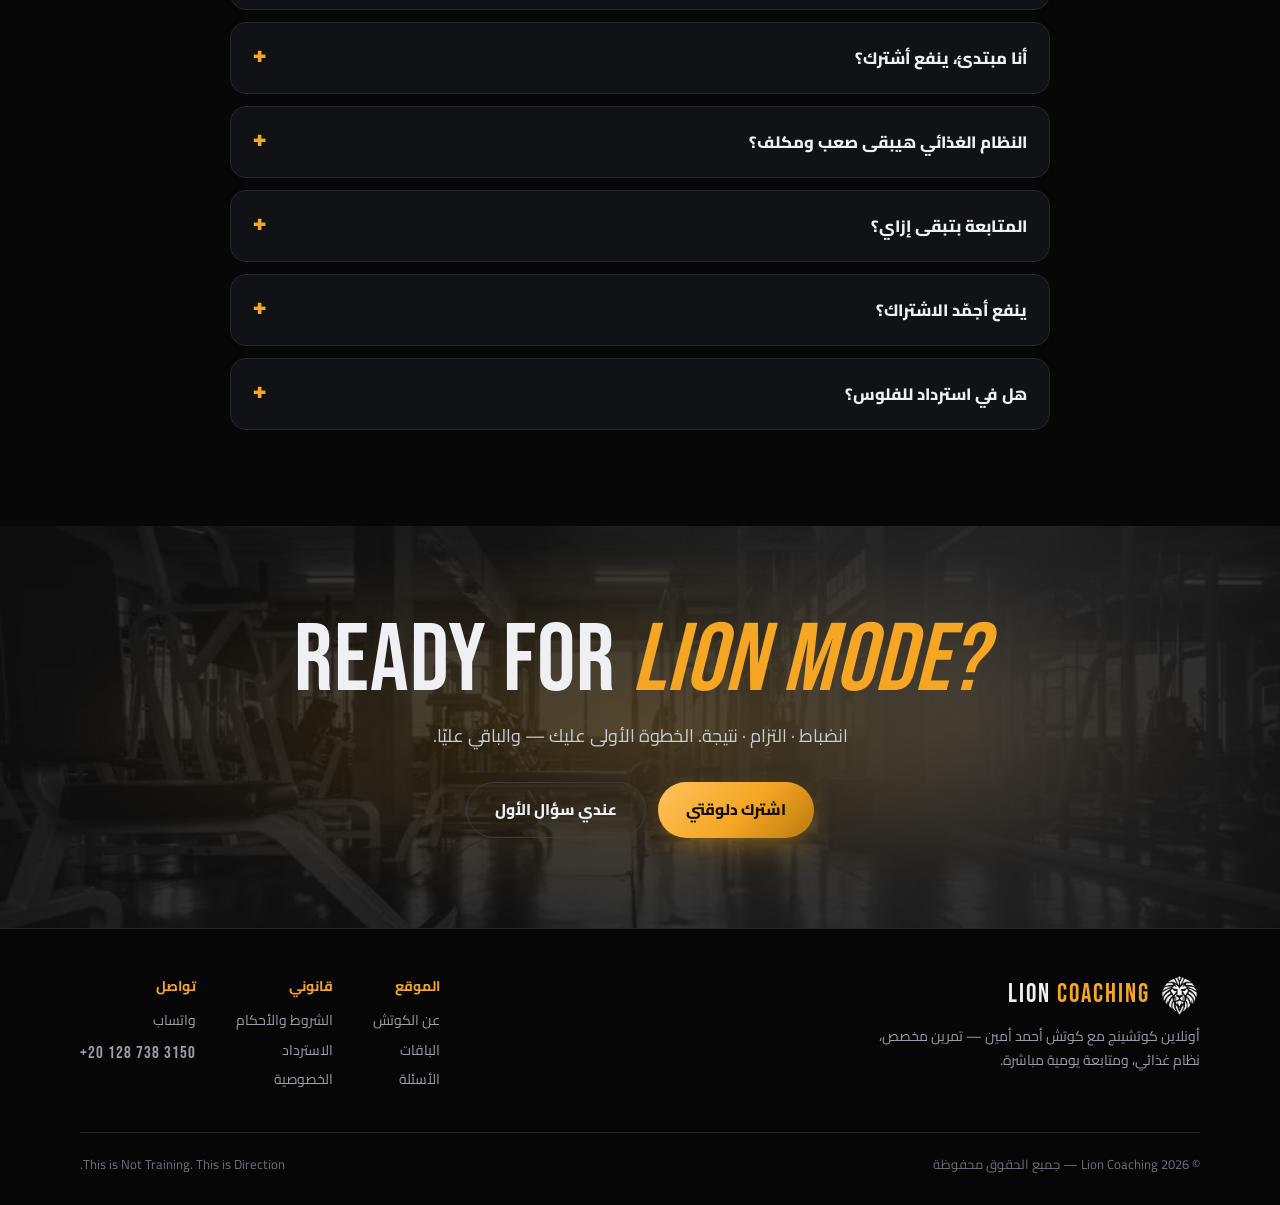
==== commit d9a009e3: "Restore v1 design and add transformations section Co-Authored-By: Claude Opus 5.5 <noreply@anthropic" ====
--- a/index.html
+++ b/index.html
@@ -9,7 +9,7 @@
 <meta property="og:title" content="Lion Coaching — This is Not Training, This is Direction">
 <meta property="og:description" content="أونلاين كوتشينج مع كوتش أحمد أمين: تمرين مخصص + نظام غذائي + متابعة يومية.">
 <meta property="og:image" content="assets/coach.webp">
-<link rel="icon" href="assets/lion-gold.png">
+<link rel="icon" href="assets/lion.png">
 <link rel="preconnect" href="https://fonts.googleapis.com">
 <link rel="preconnect" href="https://fonts.gstatic.com" crossorigin>
 <link href="https://fonts.googleapis.com/css2?family=Bebas+Neue&family=Cairo:wght@400;600;700;800;900&display=swap" rel="stylesheet">
@@ -20,12 +20,12 @@
 <!-- NAV -->
 <header class="nav" id="nav">
   <div class="wrap">
-    <a href="#top" class="logo"><img src="assets/lion-gold.png" alt=""><span class="en">LION <b>COACHING</b></span></a>
+    <a href="#top" class="logo"><img src="assets/lion.png" alt=""><span class="en">LION <b>COACHING</b></span></a>
     <ul id="menu">
       <li><a href="#about">عن الكوتش</a></li>
       <li><a href="#features">الباقة بتشمل إيه</a></li>
-      <li><a href="#program">البرنامج</a></li>
       <li><a href="#results">النتايج</a></li>
+      <li><a href="#how">إزاي تشترك</a></li>
       <li><a href="#plans">الأسعار</a></li>
       <li><a href="#faq">أسئلة</a></li>
       <li><a href="policy.html">السياسة</a></li>
@@ -59,11 +59,9 @@
       </div>
     </div>
     <div class="hero-img">
-      <div class="hero-ring"></div>
-      <img src="assets/coach-hero.webp" alt="كوتش أحمد أمين — Lion Coaching" width="321" height="1076" fetchpriority="high">
+      <img src="assets/coach.webp" alt="كوتش أحمد أمين — Lion Coaching" width="853" height="793" fetchpriority="high">
       <div class="tag-float t1"><b class="en">01</b> تمرين على مقاسك</div>
       <div class="tag-float t2"><b class="en">02</b> أكل بتحبه</div>
-      <div class="tag-float t3"><b class="en">03</b> متابعة يومية</div>
     </div>
   </div>
 </section>
@@ -84,42 +82,22 @@
       <span class="bar"></span>
     </div>
     <div class="fail-grid">
-      <div class="fail rv"><span class="fn en">01</span>
-        <p class="q">اتمرنت على أنظمة كتير ومفيش نتيجة… ليه؟</p>
-        <p>لأن الأنظمة اللي نفعت غيرك مش شرط تنفعك إنت. جسمك وحياتك وضغطك اليومي مختلفين عن غيرك.</p>
-      </div>
-      <div class="fail rv"><span class="fn en">02</span>
-        <p class="q">بتمرن بشدة عالية ومش بتطور… ليه؟</p>
-        <p>لأن الشدة لوحدها مش كفاية. يا إما بتعمل مجاميع زيادة عن المطلوب يا إما قليلة، وفي الحالتين الشدة مش محسوبة صح.</p>
-      </div>
-      <div class="fail rv"><span class="fn en">03</span>
-        <p class="q">مش عارف أركز على نقط ضعفي ولا قوتي؟</p>
-        <p>تحديد نقط القوة والضعف محتاج عمر تدريبي ونظرة خبيرة. أغلب الناس محتاجين وقت وخبرة عشان يميّزوا ده لوحدهم.</p>
-      </div>
-      <div class="fail rv"><span class="fn en">04</span>
-        <p class="q">بدخل الجيم وبقرر ساعتها هتمرن إيه حسب مزاجي!</p>
-        <p>يوم حماس زيادة، يوم كسل، يوم تضغط على نفسك… والنتيجة إن جسمك مش عارف إمتى يرتاح ولا إمتى يتطور. التطور محتاج نظام ثابت.</p>
-      </div>
-      <div class="fail rv"><span class="fn en">05</span>
-        <p class="q">حاسس إنك محتاج كوتش واقف فوق دماغك؟</p>
-        <p>لأنك مش واثق إن اللي بتعمله صح — وده طبيعي لما تبقى ماشي لوحدك.</p>
-      </div>
-      <div class="fail rv"><span class="fn en">06</span>
-        <p class="q">بتمرن بقالك سنين ومش راضي عن شكلك؟</p>
-        <p>لأن مفيش نظام بيتراجع ويتعدّل حسب استجابة جسمك.</p>
-      </div>
-      <div class="fail rv"><span class="fn en">07</span>
-        <p class="q">أجهزة الجيم عندك ضعيفة ومش هتطورك؟</p>
-        <p>التطور الحقيقي جاي من <b>إزاي بتتمرن</b> مش من الأجهزة. لو فاهم الشدة والترتيب والزيادة التدريجية، هتتطور بأبسط الأجهزة.</p>
-      </div>
-      <div class="fail rv"><span class="fn en">08</span>
-        <p class="q">ليه ممكن أتمرن كويس ومش بتطور؟</p>
-        <p>لأن التمرين جزء من المعادلة مش المعادلة كلها:</p>
-        <div class="eq"><span>تمرين مظبوط</span>+<span>نوم كفاية</span>+<span>أكل مناسب</span></div>
+      <div class="fail rv">
+        <p class="q">اتمرنت على أنظمة كتير ومفيش نتيجة</p>
+        <p>لأن الأنظمة اللي نفعت غيرك مش شرط تنفعك إنت. جسمك، حياتك، وضغطك اليومي مختلفين عن غيرك.</p>
+      </div>
+      <div class="fail rv">
+        <p class="q">بتمرن بشدة عالية ومش بتطور</p>
+        <p>لأن الشدة لوحدها مش كفاية. غالباً إنت يا إما بتعمل مجاميع زيادة عن المطلوب، يا إما قليلة — وفي الحالتين الشدة مش محسوبة صح.</p>
+      </div>
+      <div class="fail rv">
+        <p class="q">مفيش حد بيقيّم أداءك</p>
+        <p>من غير تقييم حقيقي لأدائك، مجهودك بيبقى كبير لكن التطور بطيء أو مش واضح. وهنا بييجي دوري.</p>
       </div>
     </div>
     <div class="fail-bottom rv">
-      البرنامج ده معمول على <span class="gold">جسمك وحياتك إنت</span> — مش منسوخ من حد تاني.
+      لما العناصر دي تبقى ملخبطة، مجهودك بيضيع:
+      <div class="chips"><span class="chip">سرعة الحركة</span><span class="chip">التحكم في الوزن</span><span class="chip">تنفيذ التمرين صح</span><span class="chip">حساب الشدة (RIR)</span><span class="chip">النوم والريكفري</span></div>
     </div>
   </div>
 </section>
@@ -128,7 +106,7 @@
 <section class="about" id="about">
   <div class="wrap about-grid">
     <div class="about-card rv">
-      <img src="assets/coach-portrait.webp" alt="كوتش أحمد أمين" loading="lazy">
+      <img src="assets/coach.webp" alt="" loading="lazy">
       <div class="nm"><b class="en">AHMED AMIN</b><span>Coach LION — كوتش أسد</span></div>
     </div>
     <div class="rv">
@@ -140,11 +118,8 @@
       <div class="creds">
         <div class="cred"><b class="en">8+</b><span>سنين تدريب</span></div>
         <div class="cred"><b class="en">PHYSIQUE</b><span>خبرة بطولات</span></div>
-        <div class="cred"><b class="en">MIND</b><span>العقل قبل العضلات</span></div>
-      </div>
-      <a class="ig" href="https://instagram.com/LIONISM__" target="_blank" rel="noopener">
-        <svg viewBox="0 0 24 24" fill="none" stroke="currentColor" stroke-width="2"><rect x="3" y="3" width="18" height="18" rx="5"/><circle cx="12" cy="12" r="4"/><circle cx="17.5" cy="6.5" r=".6" fill="currentColor"/></svg>
-        تابعني على إنستجرام <b class="en" dir="ltr">@LIONISM__</b></a>
+        <div class="cred"><b class="en">1:1</b><span>متابعة شخصية</span></div>
+      </div>
     </div>
   </div>
 </section>
@@ -175,29 +150,8 @@
   </div>
 </section>
 
-<!-- PROGRAM PREVIEW -->
-<section class="prog-sec" id="program">
-  <div class="wrap">
-    <div class="sec-head rv">
-      <span class="kicker">YOUR WORKOUT PLAN</span>
-      <h2>برنامجك هيوصلك كده</h2>
-      <p>ملف PDF احترافي باسمك: بياناتك، الإحماء، جدول الأسبوع، وكل تمرين بالمجاميع والعدات والـ RIR والراحة، وجنبه زرار فيديو يوريك طريقة الأداء.</p>
-      <span class="bar"></span>
-    </div>
-  </div>
-  <div class="prog-rail rv" id="progRail">
-    <figure><img src="assets/prog-1.webp" alt="غلاف البرنامج" loading="lazy"><figcaption>غلاف باسمك وتاريخ البداية</figcaption></figure>
-    <figure><img src="assets/prog-2.webp" alt="بيانات العميل" loading="lazy"><figcaption>Client Profile — بياناتك وأهدافك</figcaption></figure>
-    <figure><img src="assets/prog-8.webp" alt="الإحماء" loading="lazy"><figcaption>Warm Up — الإحماء على مرحلتين</figcaption></figure>
-    <figure><img src="assets/prog-14.webp" alt="جدول الأسبوع" loading="lazy"><figcaption>Schedule — توزيع أيام الأسبوع</figcaption></figure>
-    <figure><img src="assets/prog-15.webp" alt="جدول التمارين" loading="lazy"><figcaption>Sets · Reps · RIR · Rest + فيديو لكل تمرين</figcaption></figure>
-    <figure><img src="assets/prog-22.webp" alt="الإطالات" loading="lazy"><figcaption>Stretches &amp; Cardio</figcaption></figure>
-  </div>
-  <p class="rail-hint">اسحب ← للمزيد</p>
-</section>
-
-<!-- TRANSFORMATIONS (rendered from config.js; hidden when empty) -->
-<section id="results" class="results-sec" hidden>
+<!-- TRANSFORMATIONS -->
+<section id="results" class="results-sec">
   <div class="wrap">
     <div class="sec-head rv">
       <span class="kicker">TRANSFORMATIONS</span>
@@ -263,32 +217,27 @@
 
 <!-- FINAL CTA -->
 <section class="final">
-  <div class="wrap final-grid">
-    <div class="rv">
-      <span class="final-line"></span>
-      <h2 class="en">EVERY TIME YOU STEP INTO THE GYM, YOU ARE CHOOSING <em>WAR OVER COMFORT.</em></h2>
-      <p>الألم اللي بتحسه النهارده هو القوة اللي هتشيلها بكرة. الخطوة الأولى عليك — والباقي عليّا.</p>
-      <div class="cta-row">
-        <a href="#plans" class="btn btn-gold">اشترك دلوقتي</a>
-        <a href="#" class="btn btn-ghost" data-wa="general">عندي سؤال الأول</a>
-      </div>
-    </div>
-    <div class="final-img rv"><img src="assets/coach-flex.webp" alt="" loading="lazy" width="487" height="334"></div>
-  </div>
-</section>
-<div class="hazard" aria-hidden="true"></div>
+  <div class="wrap rv">
+    <h2 class="en">READY FOR <em>LION MODE?</em></h2>
+    <p>انضباط · التزام · نتيجة. الخطوة الأولى عليك — والباقي عليّا.</p>
+    <div class="cta-row" style="justify-content:center">
+      <a href="#plans" class="btn btn-gold">اشترك دلوقتي</a>
+      <a href="#" class="btn btn-ghost" data-wa="general">عندي سؤال الأول</a>
+    </div>
+  </div>
+</section>
 
 <footer>
   <div class="wrap">
     <div class="foot">
       <div>
-        <a href="#top" class="logo"><img src="assets/lion-gold.png" alt=""><span class="en">LION <b>COACHING</b></span></a>
+        <a href="#top" class="logo"><img src="assets/lion.png" alt=""><span class="en">LION <b>COACHING</b></span></a>
         <p>أونلاين كوتشينج مع كوتش أحمد أمين — تمرين مخصص، نظام غذائي، ومتابعة يومية مباشرة.</p>
       </div>
       <div class="foot-links">
         <div><h5>الموقع</h5><a href="#about">عن الكوتش</a><a href="#plans">الباقات</a><a href="#faq">الأسئلة</a></div>
         <div><h5>قانوني</h5><a href="policy.html">الشروط والأحكام</a><a href="policy.html#refund">الاسترداد</a><a href="policy.html#privacy">الخصوصية</a></div>
-        <div><h5>تواصل</h5><a href="#" data-wa="general">واتساب</a><a href="https://instagram.com/LIONISM__" target="_blank" rel="noopener" class="en" dir="ltr" style="font-size:17px;letter-spacing:1px;text-align:right">@LIONISM__</a><a href="#" data-wa="general" class="en" style="direction:ltr;text-align:right;font-size:17px" id="footNum"></a></div>
+        <div><h5>تواصل</h5><a href="#" data-wa="general">واتساب</a><a href="#" data-wa="general" class="en" style="direction:ltr;text-align:right;font-size:17px" id="footNum"></a></div>
       </div>
     </div>
     <div class="copy"><span>© <span id="yr"></span> Lion Coaching — جميع الحقوق محفوظة</span><span>This is Not Training. This is Direction.</span></div>
--- a/assets/style.css
+++ b/assets/style.css
@@ -307,50 +307,6 @@
 }
 @media (prefers-reduced-motion:reduce){*{animation:none!important;transition:none!important}.rv{opacity:1;transform:none}}
 
-/* ===== v2: PDF-aligned brand ===== */
-.logo span b{color:inherit}
-.logo img{filter:drop-shadow(0 0 10px rgba(245,166,35,.25))}
-
-/* hero: full-body cutout */
-.hero-img{max-width:420px;display:flex;justify-content:center;align-items:flex-end}
-.hero-img img{width:auto;height:min(78vh,700px);max-width:100%;object-fit:contain;-webkit-mask-image:linear-gradient(180deg,#000 88%,transparent);mask-image:linear-gradient(180deg,#000 88%,transparent);filter:drop-shadow(0 30px 50px rgba(0,0,0,.7)) drop-shadow(0 0 40px rgba(245,166,35,.12))}
-.hero-ring{position:absolute;z-index:-1;width:min(420px,90%);aspect-ratio:1;border-radius:50%;top:16%;left:50%;transform:translateX(-50%);border:1px solid rgba(245,166,35,.35);background:radial-gradient(circle,rgba(245,166,35,.22),rgba(245,166,35,.04) 60%,transparent 70%)}
-.hero-ring::after{content:"";position:absolute;inset:-26px;border-radius:50%;border:1px dashed rgba(245,166,35,.18)}
-.hero-img::before{display:none}
-.tag-float.t1{top:22%;right:-10px}
-.tag-float.t2{top:50%;left:-14px;bottom:auto}
-.tag-float.t3{bottom:16%;right:0}
-
-/* why fail: numbered cards */
-.fail-grid{grid-template-columns:repeat(4,1fr)}
-.fail{position:relative;padding-top:24px}
-.fail .fn{display:block;font-size:40px;line-height:1;color:#2c2e33;margin-bottom:10px}
-.fail .q{font-size:17px;color:var(--gold);line-height:1.5}
-.fail .q::before{display:none}
-.fail p{font-size:14.5px}
-.fail p b{color:var(--text)}
-.eq{display:flex;flex-wrap:wrap;gap:6px;align-items:center;margin-top:12px;color:var(--gold);font-weight:800}
-.eq span{border:1px solid var(--gold);border-radius:10px;padding:4px 10px;font-size:13px;color:var(--text)}
-.fail-bottom{background:var(--gold);color:#140c00;border:0;font-size:18px;font-weight:800}
-.fail-bottom .gold{color:#140c00;text-decoration:underline;text-underline-offset:5px}
-
-/* about */
-.about-card img{width:86%;bottom:0}
-.ig{display:inline-flex;align-items:center;gap:10px;margin-top:22px;text-decoration:none;border:1px solid var(--gold);border-radius:999px;padding:10px 20px;font-weight:700;font-size:14.5px;transition:background .2s}
-.ig:hover{background:rgba(245,166,35,.1)}
-.ig svg{width:20px;height:20px;color:var(--gold)}
-.ig b{font-size:19px;letter-spacing:1px;color:var(--gold)}
-
-/* program preview rail */
-.prog-sec{padding-bottom:70px;overflow:hidden}
-.prog-rail{display:flex;gap:18px;overflow-x:auto;scroll-snap-type:x mandatory;padding:6px max(20px,calc((100vw - 1120px)/2)) 18px;scrollbar-width:thin;scrollbar-color:var(--gold) #15161a}
-.prog-rail::-webkit-scrollbar{height:6px}
-.prog-rail::-webkit-scrollbar-thumb{background:var(--gold);border-radius:6px}
-.prog-rail figure{margin:0;flex:0 0 min(440px,82vw);scroll-snap-align:center}
-.prog-rail img{width:100%;aspect-ratio:842/596;object-fit:cover;border-radius:14px;border:1px solid var(--line);box-shadow:0 24px 50px -24px #000}
-.prog-rail figcaption{margin-top:10px;font-size:14px;font-weight:700;color:#cfd2d7}
-.rail-hint{text-align:center;color:var(--dim);font-size:13px;margin:4px 0 0}
-
 /* transformations */
 .results-grid{display:grid;grid-template-columns:repeat(3,1fr);gap:18px}
 .result{background:var(--card);border:1px solid var(--line);border-radius:var(--radius);overflow:hidden}
@@ -359,36 +315,9 @@
 .result .ba img{width:100%;aspect-ratio:3/4;object-fit:cover}
 .result .ba span{position:absolute;top:10px;right:10px;font-family:var(--head);letter-spacing:2px;font-size:16px;padding:2px 10px;border-radius:6px;background:rgba(0,0,0,.7)}
 .result .ba div:last-child span{background:var(--gold);color:#140c00}
-.result .single img{width:100%;aspect-ratio:4/5;object-fit:cover}
 .result .meta{padding:16px 18px}
 .result .meta b{display:block;font-size:16px}
 .result .meta small{color:var(--muted);font-size:13.5px}
 .result .meta .tagline{display:flex;gap:8px;flex-wrap:wrap;margin-top:10px}
-
-/* final */
-.final{text-align:right;padding:90px 0 0}
-.final-grid{display:grid;grid-template-columns:1.05fr .95fr;gap:30px;align-items:end}
-.final-line{display:block;width:60px;height:4px;background:var(--gold);margin-bottom:22px;border-radius:2px}
-.final h2{font-size:clamp(40px,5.4vw,68px);line-height:1;text-align:right}
-.final p{margin:0 0 28px}
-.final .cta-row{justify-content:flex-start}
-.final-img img{width:100%;max-width:520px;margin-inline:auto;-webkit-mask-image:linear-gradient(180deg,#000 80%,transparent);mask-image:linear-gradient(180deg,#000 80%,transparent);filter:drop-shadow(0 0 60px rgba(245,166,35,.18))}
-.hazard{height:16px;background:repeating-linear-gradient(-45deg,var(--gold) 0 18px,#0a0a0b 18px 36px)}
-
-@media (max-width:980px){
-  .fail-grid{grid-template-columns:1fr 1fr}
-  .results-grid{grid-template-columns:1fr 1fr}
-  .hero-img{max-width:300px;margin-bottom:-10px}
-  .hero-img img{height:min(62vh,520px)}
-  .final-grid{grid-template-columns:1fr;text-align:center}
-  .final h2,.final{text-align:center}
-  .final-line{margin-inline:auto}
-  .final .cta-row{justify-content:center}
-}
-@media (max-width:560px){
-  .fail-grid,.results-grid{grid-template-columns:1fr}
-  .hero-img img{height:min(56vh,440px)}
-}
-.ig b,[dir=ltr]{unicode-bidi:isolate}
-.final-grid > div:first-child{padding-bottom:80px}
-@media (max-width:980px){.final-grid > div:first-child{padding-bottom:0}}
+@media (max-width:980px){.results-grid{grid-template-columns:1fr 1fr}}
+@media (max-width:560px){.results-grid{grid-template-columns:1fr}}
